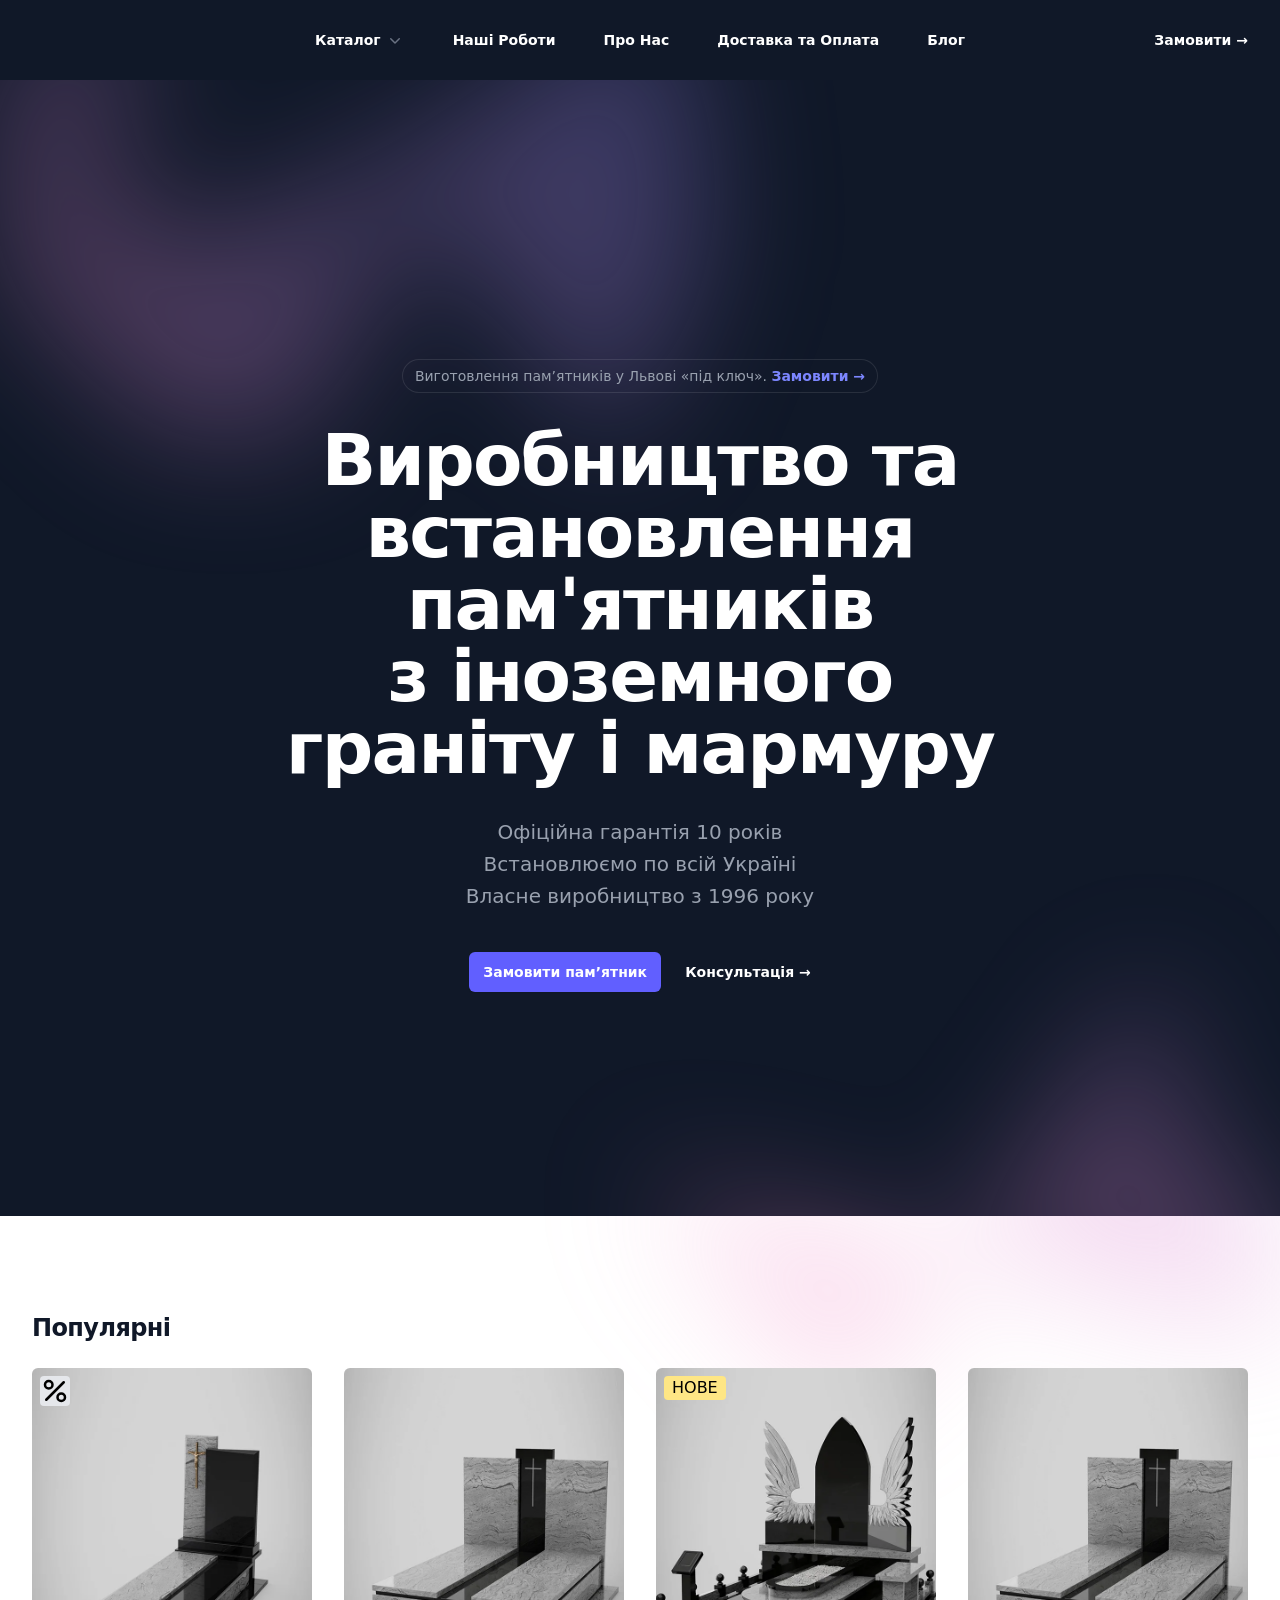
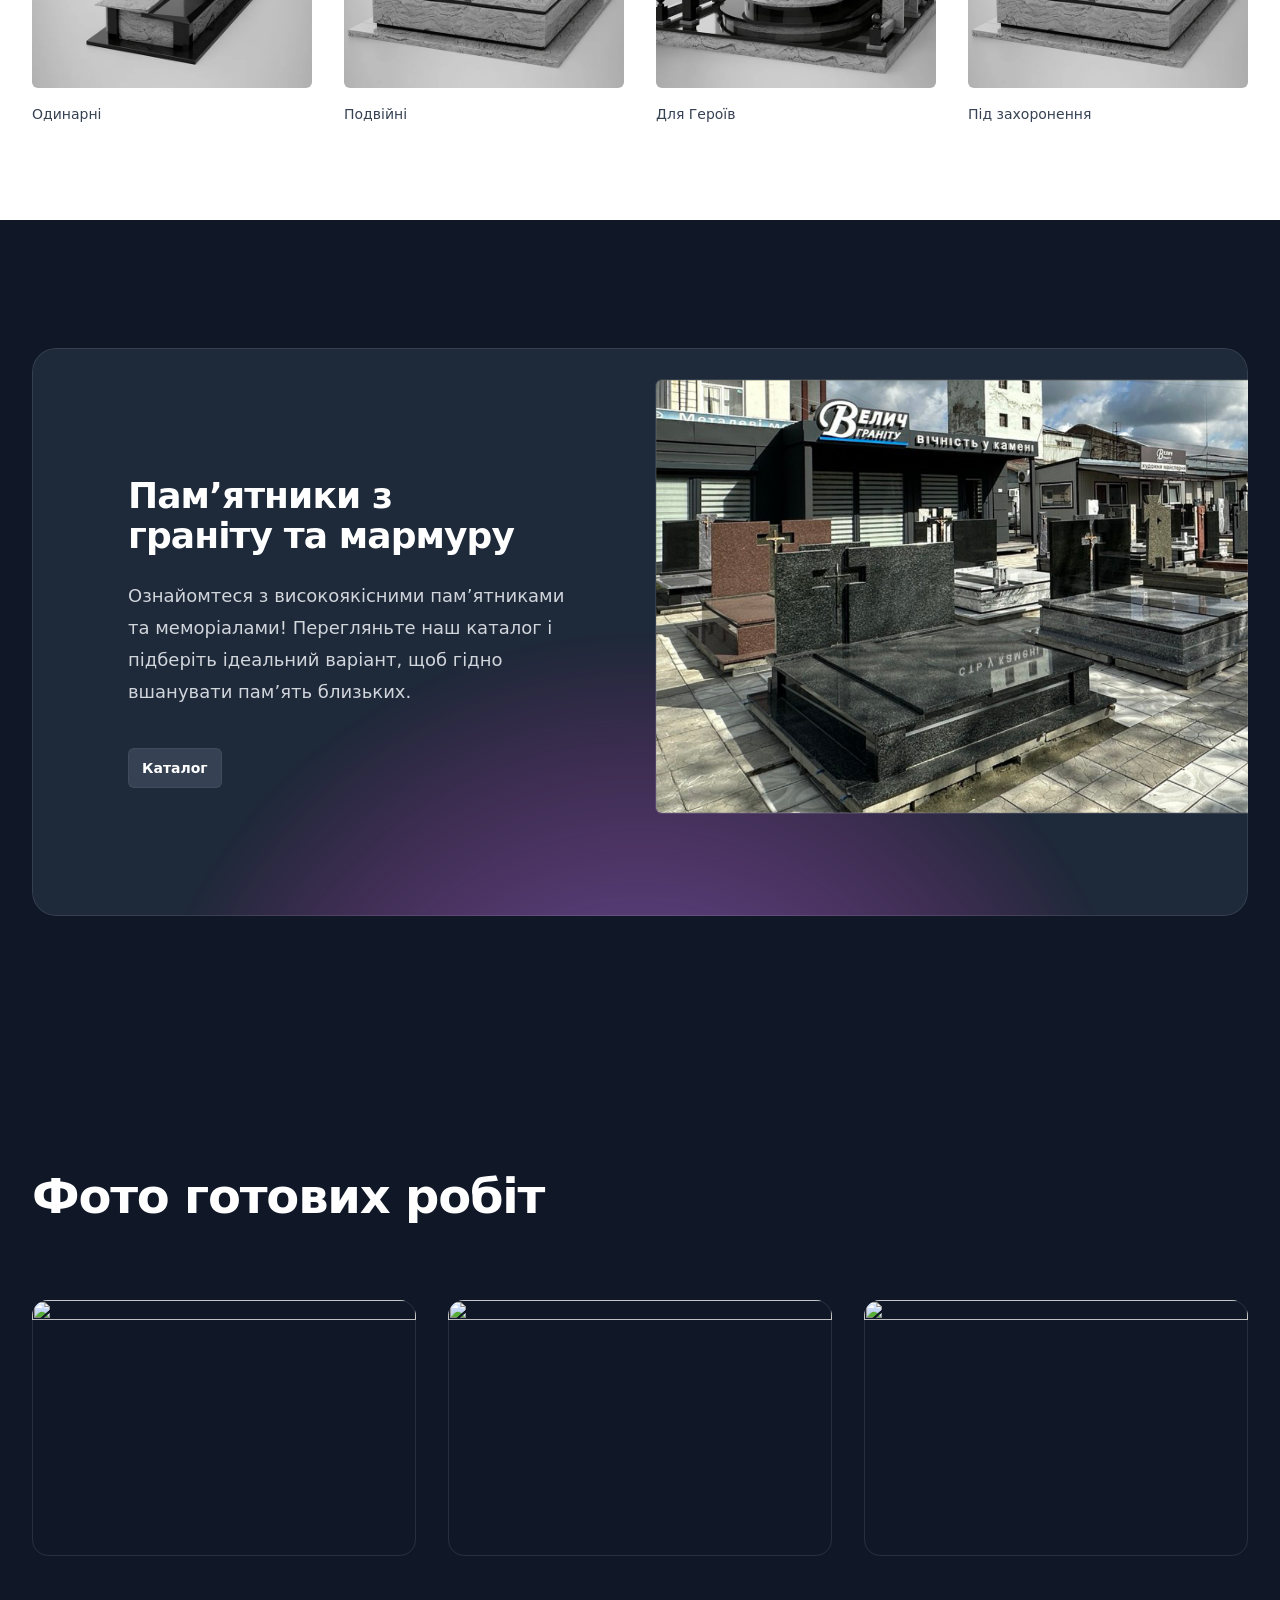
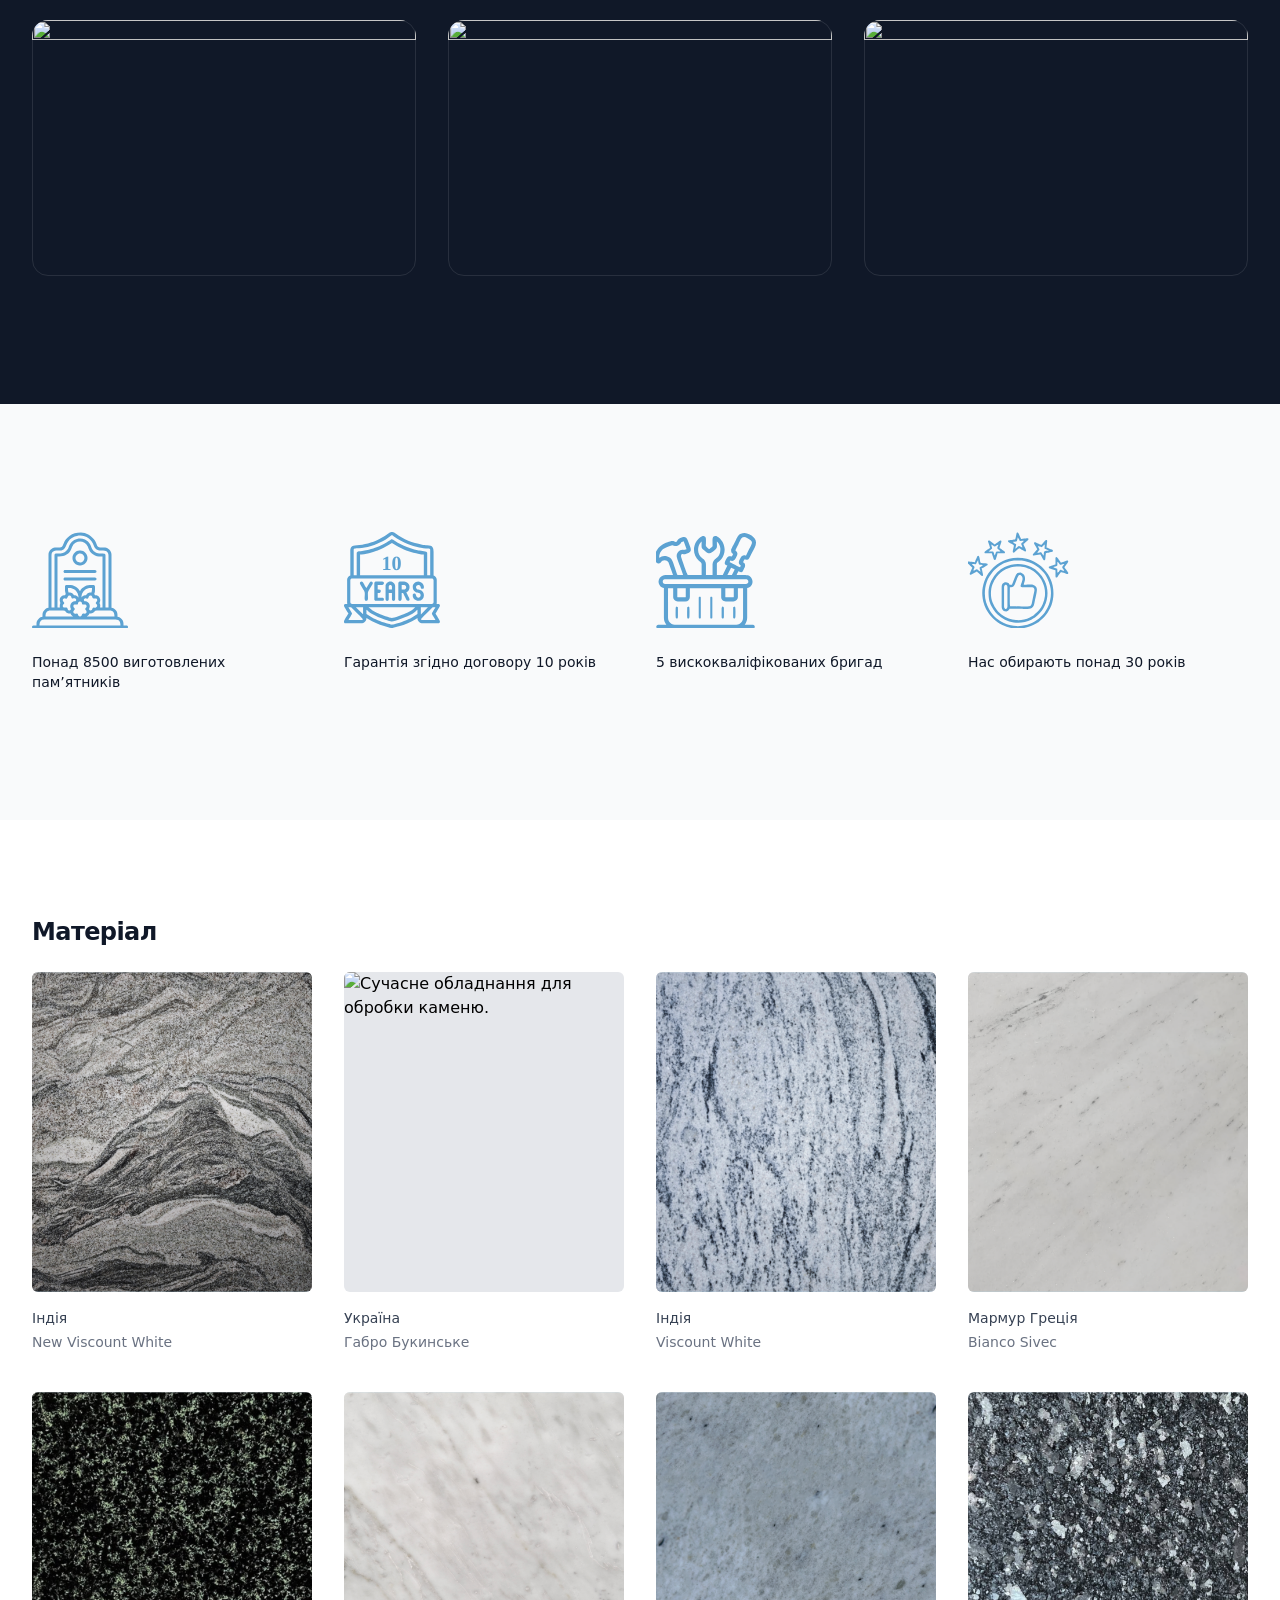
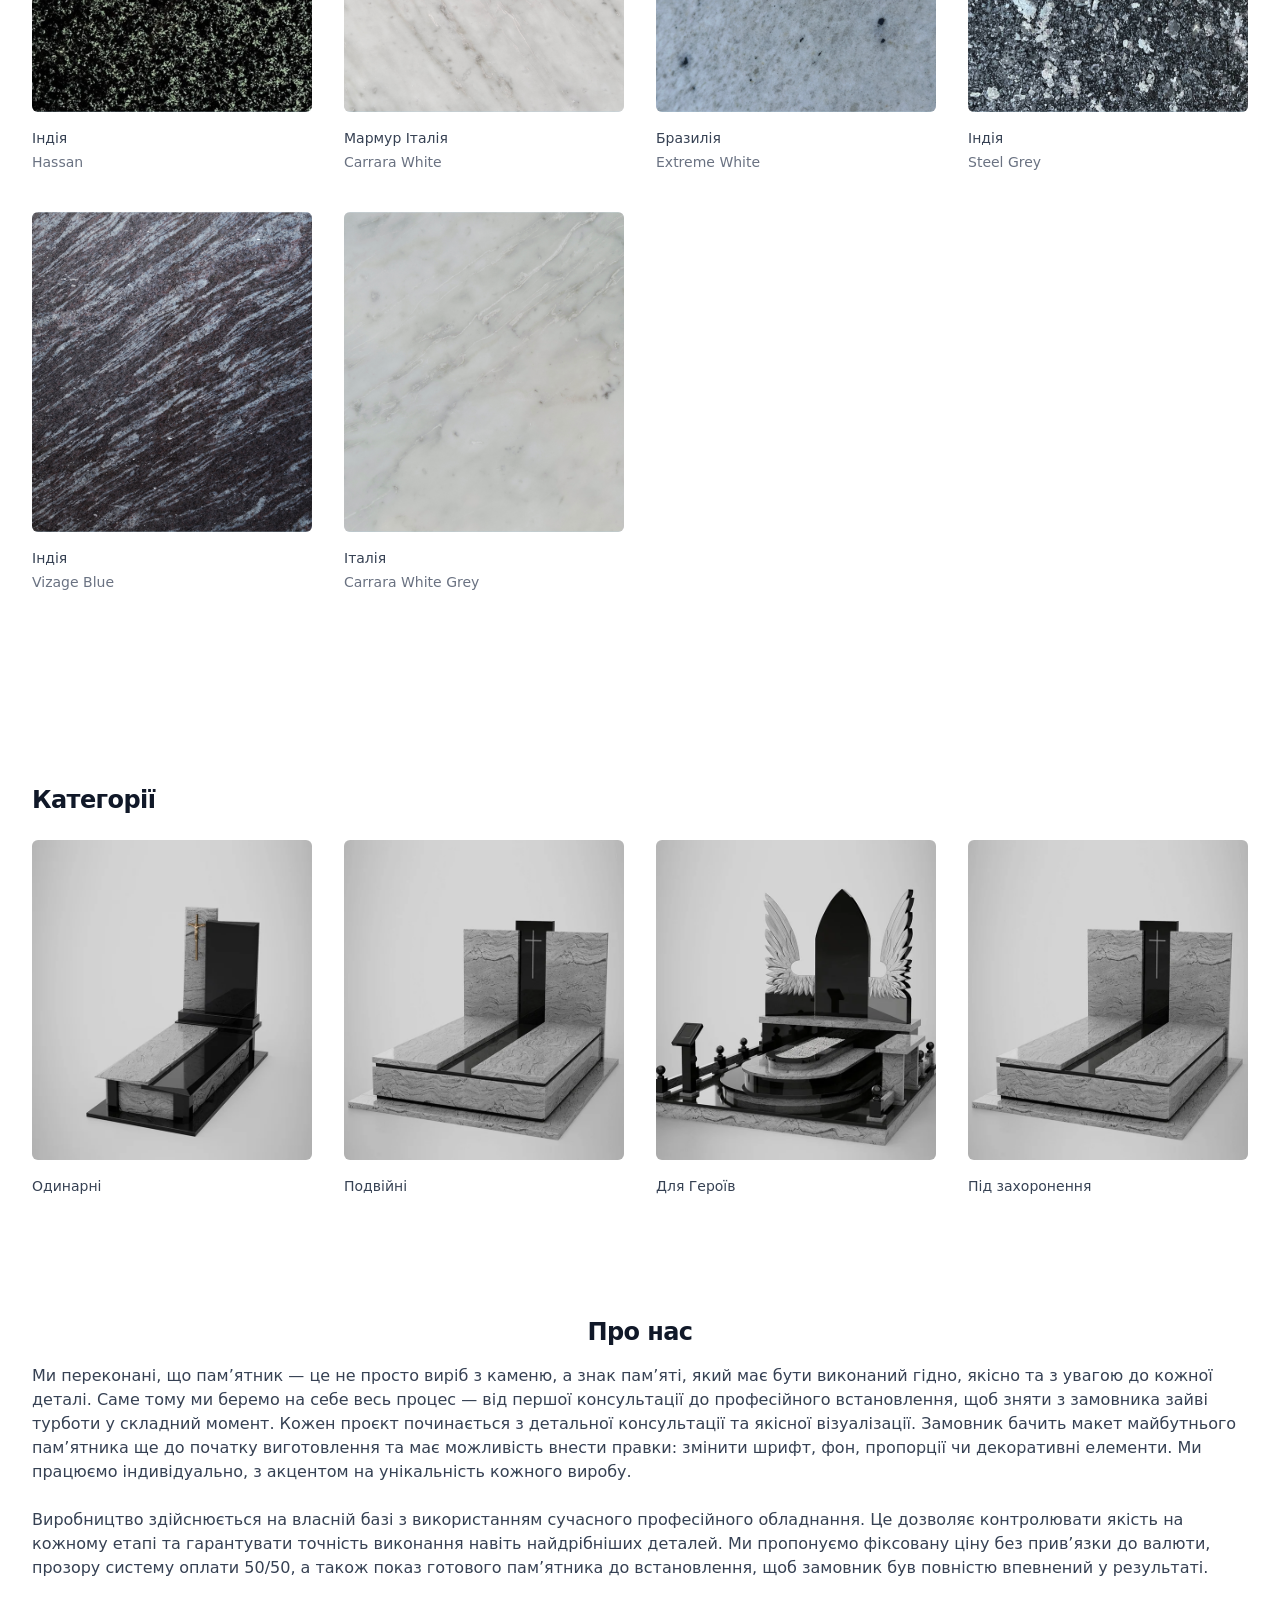
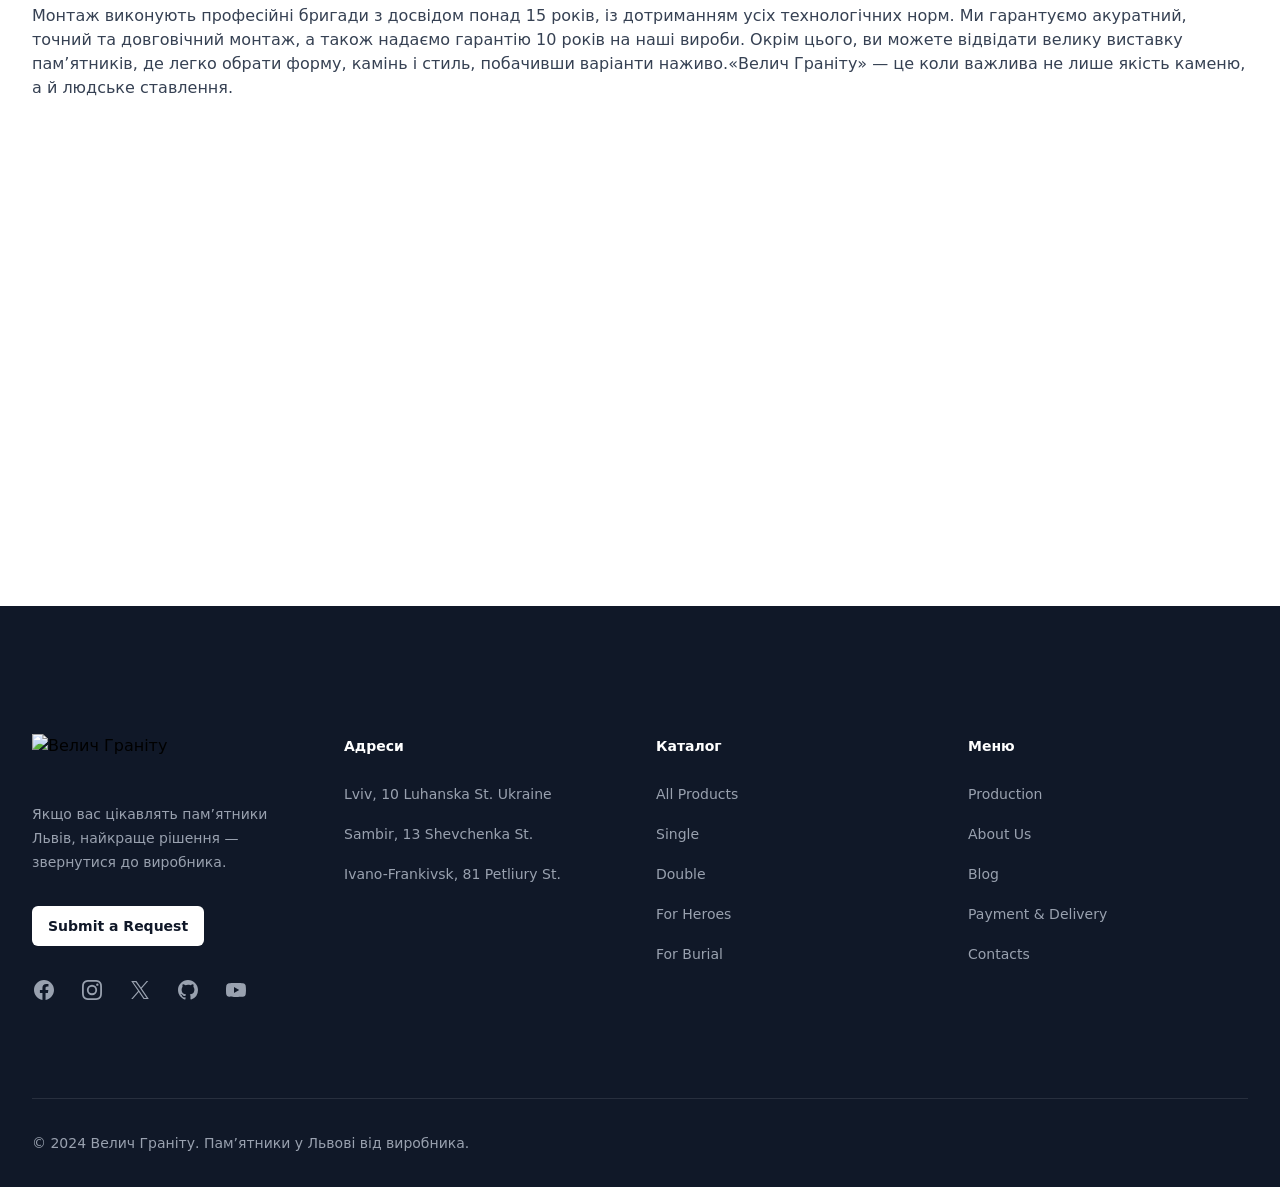
==== index.html @ 3e1be135 "src" ====
<!doctype html>
<html lang="en">

<head>
  <meta charset="UTF-8" />
  <meta name="viewport" content="width=device-width, initial-scale=1.0" />
  <title>Пам’ятники Львів — виготовлення пам’ятників у Львові від виробника Велич Граніту</title>
  <script type="module" crossorigin src="./assets/index-zLhl_1sR.js"></script>
  <link rel="stylesheet" crossorigin href="./assets/index-BEjMiNYO.css" />
</head>

<body>
  <div class="bg-gray-900">
    <header class="bg-gray-900 index-z-0 top-0 z-50 relative">
      <nav aria-label="Global" class="mx-auto flex max-w-7xl items-center justify-between p-6 lg:px-8">
        <div class="flex lg:flex-1">
          <a href="./index.html" class="-m-1.5 p-1.5">
            <span class="sr-only">Велич Граніту</span>
            <img src="https://tailwindcss.com/plus-assets/img/logos/mark.svg?color=indigo&shade=500" alt=""
              class="h-8 w-auto" />
          </a>
        </div>
        <div class="flex lg:hidden">
          <button type="button" command="show-modal" commandfor="mobile-menu"
            class="-m-2.5 inline-flex items-center justify-center rounded-md p-2.5 text-gray-400">
            <span class="sr-only">Відкрити меню</span>
            <svg viewBox="0 0 24 24" fill="none" stroke="currentColor" stroke-width="1.5" data-slot="icon"
              aria-hidden="true" class="size-6">
              <path d="M3.75 6.75h16.5M3.75 12h16.5m-16.5 5.25h16.5" stroke-linecap="round" stroke-linejoin="round" />
            </svg>
          </button>
        </div>
        <el-popover-group class="hidden lg:flex lg:gap-x-12">
          <div class="relative">
            <button popovertarget="desktop-menu-product"
              class="flex items-center gap-x-1 text-sm/6 font-semibold text-white">
              Каталог
              <svg viewBox="0 0 20 20" fill="currentColor" data-slot="icon" aria-hidden="true"
                class="size-5 flex-none text-gray-500">
                <path
                  d="M5.22 8.22a.75.75 0 0 1 1.06 0L10 11.94l3.72-3.72a.75.75 0 1 1 1.06 1.06l-4.25 4.25a.75.75 0 0 1-1.06 0L5.22 9.28a.75.75 0 0 1 0-1.06Z"
                  clip-rule="evenodd" fill-rule="evenodd" />
              </svg>
            </button>

            <el-popover id="desktop-menu-product" anchor="bottom" popover
              class="w-screen max-w-md overflow-hidden rounded-3xl bg-gray-800 outline-1 -outline-offset-1 outline-white/10 transition transition-discrete [--anchor-gap:--spacing(3)] backdrop:bg-transparent open:block data-closed:translate-y-1 data-closed:opacity-0 data-enter:duration-200 data-enter:ease-out data-leave:duration-150 data-leave:ease-in">
              <div class="p-4">
                <div class="group relative flex items-center gap-x-6 rounded-lg p-4 text-sm/6 hover:bg-white/5">
                  <div class="flex-auto">
                    <a href="./category.html" class="block font-semibold text-white">
                      Одинарні
                      <span class="absolute inset-0"></span>
                    </a>
                  </div>
                </div>
                <div class="group relative flex items-center gap-x-6 rounded-lg p-4 text-sm/6 hover:bg-white/5">
                  <div class="flex-auto">
                    <a href="./category.html#double" class="block font-semibold text-white">
                      Подвійні
                      <span class="absolute inset-0"></span>
                    </a>
                  </div>
                </div>
                <div class="group relative flex items-center gap-x-6 rounded-lg p-4 text-sm/6 hover:bg-white/5">
                  <div class="flex-auto">
                    <a href="./category.html#heroes" class="block font-semibold text-white">
                      Для Героїв
                      <span class="absolute inset-0"></span>
                    </a>
                  </div>
                </div>
                <div class="group relative flex items-center gap-x-6 rounded-lg p-4 text-sm/6 hover:bg-white/5">
                  <div class="flex-auto">
                    <a href="./category.html#burial" class="block font-semibold text-white">
                      Під захоронення
                      <span class="absolute inset-0"></span>
                    </a>
                  </div>
                </div>
              </div>
            </el-popover>
          </div>

          <a href="./categories.html" class="text-sm/6 font-semibold text-white">Наші Роботи</a>
          <a href="./about_us.html" class="text-sm/6 font-semibold text-white">Про Нас</a>
          <a href="./delivery_payment.html" class="text-sm/6 font-semibold text-white">Доставка та Оплата</a>
          <a href="./blog.html" class="text-sm/6 font-semibold text-white">Блог</a>
        </el-popover-group>
        <div class="hidden lg:flex lg:flex-1 lg:justify-end">
          <a href="./contact.html" class="text-sm/6 font-semibold text-white">Замовити <span aria-hidden="true">&rarr;</span></a>
        </div>
      </nav>
      <el-dialog>
        <dialog id="mobile-menu" class="backdrop:bg-transparent lg:hidden">
          <div tabindex="0" class="fixed inset-0 focus:outline-none">
            <el-dialog-panel
              class="fixed inset-y-0 right-0 z-50 w-full overflow-y-auto bg-gray-900 p-6 sm:max-w-sm sm:ring-1 sm:ring-gray-100/10">
              <div class="flex items-center justify-between">
                <a href="./index.html" class="-m-1.5 p-1.5">
                  <span class="sr-only">Велич Граніту</span>
                  <img src="https://tailwindcss.com/plus-assets/img/logos/mark.svg?color=indigo&shade=500" alt=""
                    class="h-8 w-auto" />
                </a>
                <button type="button" command="close" commandfor="mobile-menu"
                  class="-m-2.5 rounded-md p-2.5 text-gray-400">
                  <span class="sr-only">Закрити меню</span>
                  <svg viewBox="0 0 24 24" fill="none" stroke="currentColor" stroke-width="1.5" data-slot="icon"
                    aria-hidden="true" class="size-6">
                    <path d="M6 18 18 6M6 6l12 12" stroke-linecap="round" stroke-linejoin="round" />
                  </svg>
                </button>
              </div>
              <div class="mt-6 flow-root">
                <div class="-my-6 divide-y divide-white/10">
                  <div class="space-y-2 py-6">
                    <div class="-mx-3">
                      <button type="button" command="--toggle" commandfor="products"
                        class="flex w-full items-center justify-between rounded-lg py-2 pr-3.5 pl-3 text-base/7 font-semibold text-white hover:bg-white/5">
                        Каталог
                        <svg viewBox="0 0 20 20" fill="currentColor" data-slot="icon" aria-hidden="true"
                          class="size-5 flex-none in-aria-expanded:rotate-180">
                          <path
                            d="M5.22 8.22a.75.75 0 0 1 1.06 0L10 11.94l3.72-3.72a.75.75 0 1 1 1.06 1.06l-4.25 4.25a.75.75 0 0 1-1.06 0L5.22 9.28a.75.75 0 0 1 0-1.06Z"
                            clip-rule="evenodd" fill-rule="evenodd" />
                        </svg>
                      </button>
                      <el-disclosure id="products" hidden class="mt-2 block space-y-2">
                        <a href="./category.html"
                          class="block rounded-lg py-2 pr-3 pl-6 text-sm/7 font-semibold text-white hover:bg-white/5">Одинарні</a>
                        <a href="./category.html#double"
                          class="block rounded-lg py-2 pr-3 pl-6 text-sm/7 font-semibold text-white hover:bg-white/5">Подвійні</a>
                        <a href="./category.html#heroes"
                          class="block rounded-lg py-2 pr-3 pl-6 text-sm/7 font-semibold text-white hover:bg-white/5">Для
                          Героїв</a>
                        <a href="./category.html#burial"
                          class="block rounded-lg py-2 pr-3 pl-6 text-sm/7 font-semibold text-white hover:bg-white/5">Під
                          захоронення</a>
                        <a href="./category.html"
                          class="block rounded-lg py-2 pr-3 pl-6 text-sm/7 font-semibold text-white hover:bg-white/5">Індивідуальні</a>
                        <a href="./category.html"
                          class="block rounded-lg py-2 pr-3 pl-6 text-sm/7 font-semibold text-white hover:bg-white/5">Мармурові</a>
                        <a href="./category.html"
                          class="block rounded-lg py-2 pr-3 pl-6 text-sm/7 font-semibold text-white hover:bg-white/5">Гранітні</a>
                      </el-disclosure>
                    </div>
                    <a href="./categories.html"
                      class="-mx-3 block rounded-lg px-3 py-2 text-base/7 font-semibold text-white hover:bg-white/5">Наші
                      Роботи</a>
                    <a href="./delivery_payment.html"
                      class="-mx-3 block rounded-lg px-3 py-2 text-base/7 font-semibold text-white hover:bg-white/5">Доставка
                      та Оплата</a>
                    <a href="./about_us.html"
                      class="-mx-3 block rounded-lg px-3 py-2 text-base/7 font-semibold text-white hover:bg-white/5">Про
                      Нас</a>
                  </div>
                  <div class="py-6">
                    <a href="./contact.html"
                      class="-mx-3 block rounded-lg px-3 py-2.5 text-base/7 font-semibold text-white hover:bg-white/5">Замовити
                      пам’ятник</a>
                  </div>
                </div>
              </div>
            </el-dialog-panel>
          </div>
        </dialog>
      </el-dialog>
    </header>



    <div class="relative isolate px-6 pt-14 lg:px-8">
      <div aria-hidden="true"
        class="absolute inset-x-0 -top-40 -z-10 transform-gpu overflow-hidden blur-3xl sm:-top-80">
        <div
          style="clip-path: polygon(74.1% 44.1%, 100% 61.6%, 97.5% 26.9%, 85.5% 0.1%, 80.7% 2%, 72.5% 32.5%, 60.2% 62.4%, 52.4% 68.1%, 47.5% 58.3%, 45.2% 34.5%, 27.5% 76.7%, 0.1% 64.9%, 17.9% 100%, 27.6% 76.8%, 76.1% 97.7%, 74.1% 44.1%)"
          class="relative left-[calc(50%-11rem)] aspect-1155/678 w-144.5 -translate-x-1/2 rotate-30 bg-linear-to-tr from-[#ff80b5] to-[#9089fc] opacity-30 sm:left-[calc(50%-30rem)] sm:w-288.75">
        </div>
      </div>
      <div class="mx-auto max-w-4xl py-32 sm:py-48 lg:py-56">
        <div class="hidden sm:mb-8 sm:flex sm:justify-center">
          <div class="relative rounded-full px-3 py-1 text-sm/6 text-gray-400 ring-1 ring-white/10 hover:ring-white/20">
            Виготовлення пам’ятників у Львові «під ключ». <a href="./contact.html" class="font-semibold text-indigo-400"><span
                aria-hidden="true" class="absolute inset-0"></span>Замовити <span aria-hidden="true">&rarr;</span></a>
          </div>
        </div>
        <div class="text-center">
          <h1 class="text-5xl font-semibold tracking-tight text-balance text-white sm:text-7xl">Виробництво та
            встановлення пам'ятників з іноземного граніту і мармуру
          </h1>
          <div class="mt-8 text-lg font-medium text-pretty text-gray-400 sm:text-xl/8">
            <ul>
              <li>Офіційна гарантія 10 років</li>
              <li>Встановлюємо по всій Україні</li>
              <li>Власне виробництво з 1996 року</li>
            </ul>
          </div>
          <div class="mt-10 flex items-center justify-center gap-x-6">
            <a href="./contact.html"
              class="rounded-md bg-indigo-500 px-3.5 py-2.5 text-sm font-semibold text-white shadow-xs hover:bg-indigo-400 focus-visible:outline-2 focus-visible:outline-offset-2 focus-visible:outline-indigo-500">Замовити
              пам’ятник</a>
            <a href="./contact.html" class="text-sm/6 font-semibold text-white">Консультація <span aria-hidden="true">→</span></a>
          </div>
        </div>
      </div>
      <div aria-hidden="true"
        class="absolute inset-x-0 top-[calc(100%-13rem)] -z-10 transform-gpu overflow-hidden blur-3xl sm:top-[calc(100%-30rem)]">
        <div
          style="clip-path: polygon(74.1% 44.1%, 100% 61.6%, 97.5% 26.9%, 85.5% 0.1%, 80.7% 2%, 72.5% 32.5%, 60.2% 62.4%, 52.4% 68.1%, 47.5% 58.3%, 45.2% 34.5%, 27.5% 76.7%, 0.1% 64.9%, 17.9% 100%, 27.6% 76.8%, 76.1% 97.7%, 74.1% 44.1%)"
          class="relative left-[calc(50%+3rem)] aspect-1155/678 w-144.5 -translate-x-1/2 bg-linear-to-tr from-[#ff80b5] to-[#9089fc] opacity-30 sm:left-[calc(50%+36rem)] sm:w-288.75">
        </div>
      </div>
    </div>
  </div>
  <div class="bg-white">
    <div class="mx-auto max-w-2xl px-4 py-16 sm:px-6 sm:py-24 lg:max-w-7xl lg:px-8">
      <h2 class="text-2xl font-bold tracking-tight text-gray-900">Популярні</h2>

      <div class="mt-6 grid grid-cols-1 gap-x-6 gap-y-10 sm:grid-cols-2 lg:grid-cols-4 xl:gap-x-8">
        <div class="group relative">
          <div class="absolute top-2 left-2 bg-gray-200 rounded-sm">
            <svg xmlns="http://www.w3.org/2000/svg" width="30px" height="30px" viewBox="0 0 24 24" fill="none">
              <path d="M19 5L5 19" stroke="#000000" stroke-width="2" stroke-linecap="round" stroke-linejoin="round" />
              <path
                d="M7 10C8.65685 10 10 8.65685 10 7C10 5.34315 8.65685 4 7 4C5.34315 4 4 5.34315 4 7C4 8.65685 5.34315 10 7 10Z"
                stroke="#000000" stroke-width="2" stroke-linecap="round" stroke-linejoin="round" />
              <path
                d="M17 20C18.6569 20 20 18.6569 20 17C20 15.3431 18.6569 14 17 14C15.3431 14 14 15.3431 14 17C14 18.6569 15.3431 20 17 20Z"
                stroke="#000000" stroke-width="2" stroke-linecap="round" stroke-linejoin="round" />
            </svg>
          </div>
          <img src="./assets/123-D-hOXM5c.jpg" alt="Пам’ять, повага та любов до близьких людей."
            class="aspect-square w-full rounded-md bg-gray-200 object-cover group-hover:opacity-75 lg:aspect-auto lg:h-80" />
          <div class="mt-4 flex justify-between flex-col">
            <div>
              <h3 class="text-sm text-gray-700">
                <a href="./category.html">
                  <span aria-hidden="true" class="absolute inset-0"></span>
                  Одинарні
                </a>
              </h3>
            </div>
          </div>
        </div>
        <div class="group relative">
          <img src="./assets/1234-p1DztAX5.jpg" alt="Повний цикл виготовлення пам’ятників."
            class="aspect-square w-full rounded-md bg-gray-200 object-cover group-hover:opacity-75 lg:aspect-auto lg:h-80" />
          <div class="mt-4 flex justify-between flex-col">
            <div>
              <h3 class="text-sm text-gray-700">
                <a href="./category.html#double">
                  <span aria-hidden="true" class="absolute inset-0"></span>
                  Подвійні
                </a>
              </h3>
            </div>
          </div>
        </div>
        <div class="group relative">
          <div class="absolute top-2 left-2 bg-amber-200 rounded-sm px-2 font-medium color-olive-800">
            НОВЕ
          </div>
          <img src="./assets/12345-BknGbxlE.jpg" alt="Повага до кожного замовлення."
            class="aspect-square w-full rounded-md bg-gray-200 object-cover group-hover:opacity-75 lg:aspect-auto lg:h-80" />
          <div class="mt-4 flex justify-between flex-col">
            <div>
              <h3 class="text-sm text-gray-700">
                <a href="./category.html#heroes">
                  <span aria-hidden="true" class="absolute inset-0"></span>
                  Для Героїв
                </a>
              </h3>
            </div>
          </div>
        </div>
        <div class="group relative">
          <img src="./assets/1234-p1DztAX5.jpg" alt="Повага до кожного замовлення."
            class="aspect-square w-full rounded-md bg-gray-200 object-cover group-hover:opacity-75 lg:aspect-auto lg:h-80" />
          <div class="mt-4 flex justify-between flex-col">
            <div>
              <h3 class="text-sm text-gray-700">
                <a href="./category.html#burial">
                  <span aria-hidden="true" class="absolute inset-0"></span>
                  Під захоронення
                </a>
              </h3>
            </div>
          </div>
        </div>
      </div>
    </div>
  </div>

  <div class="bg-gray-900">
    <div class="mx-auto max-w-7xl py-24 sm:px-6 sm:py-32 lg:px-8">
      <div
        class="relative isolate overflow-hidden bg-gray-800 px-6 pt-16 after:pointer-events-none after:absolute after:inset-0 after:inset-ring after:inset-ring-white/10 sm:rounded-3xl sm:px-16 after:sm:rounded-3xl md:pt-24 lg:flex lg:gap-x-20 lg:px-24 lg:pt-0">
        <svg viewBox="0 0 1024 1024" aria-hidden="true"
          class="absolute top-1/2 left-1/2 -z-10 size-256 -translate-y-1/2 mask-[radial-gradient(closest-side,white,transparent)] sm:left-full sm:-ml-80 lg:left-1/2 lg:ml-0 lg:-translate-x-1/2 lg:translate-y-0">
          <circle r="512" cx="512" cy="512" fill="url(#759c1415-0410-454c-8f7c-9a820de03641)" fill-opacity="0.7" />
          <defs>
            <radialGradient id="759c1415-0410-454c-8f7c-9a820de03641">
              <stop stop-color="#7775D6" />
              <stop offset="1" stop-color="#E935C1" />
            </radialGradient>
          </defs>
        </svg>
        <div class="mx-auto max-w-md text-center lg:mx-0 lg:flex-auto lg:py-32 lg:text-left">
          <h2 class="text-3xl font-semibold tracking-tight text-balance text-white sm:text-4xl">Пам’ятники з граніту та
            мармуру</h2>
          <p class="mt-6 text-lg/8 text-pretty text-gray-300">Ознайомтеся з високоякісними пам’ятниками та меморіалами!
            Перегляньте наш каталог і підберіть ідеальний варіант, щоб гідно вшанувати пам’ять близьких.
          </p>
          <div class="mt-10 flex items-center justify-center gap-x-6 lg:justify-start">
            <a href="./category.html"
              class="rounded-md bg-gray-700 px-3.5 py-2.5 text-sm font-semibold text-white inset-ring inset-ring-white/5 hover:bg-gray-600 focus-visible:outline-2 focus-visible:outline-offset-2 focus-visible:outline-white">Каталог</a>
          </div>
        </div>
        <div class="relative mt-16 h-80 lg:mt-8">
          <img width="1824" height="1080" src="./assets/%D0%93%D0%BE%D0%BB%D0%BE%D0%B2%D0%BD%D0%B0_3-BSdvqr1K.png" alt="Виготовлення пам’ятників Велич Граніту"
            class="absolute top-0 left-0 w-228 max-w-none rounded-md bg-white/5 ring-1 ring-white/10" />
        </div>
      </div>
    </div>
  </div>
  <div class="bg-gray-900 py-24 sm:py-32">
    <div class="mx-auto max-w-7xl px-6 lg:px-8">
      <div class="mx-auto max-w-2xl lg:mx-0">
        <h2 class="text-4xl font-semibold tracking-tight text-pretty text-white sm:text-5xl">Фото готових робіт</h2>
      </div>
      <ul role="list"
        class="mx-auto mt-20 grid max-w-2xl grid-cols-1 gap-x-8 gap-y-16 sm:grid-cols-2 lg:mx-0 lg:max-w-none lg:grid-cols-3">
        <li>
          <img
            src="https://images.unsplash.com/photo-1517841905240-472988babdf9?ixlib=rb-1.2.1&ixid=eyJhcHBfaWQiOjEyMDd9&auto=format&fit=facearea&facepad=8&w=1024&h=1024&q=80"
            alt="" class="aspect-3/2 w-full rounded-2xl object-cover outline-1 -outline-offset-1 outline-white/10" />
        </li>
        <li>
          <img
            src="https://images.unsplash.com/photo-1438761681033-6461ffad8d80?ixlib=rb-1.2.1&ixid=eyJhcHBfaWQiOjEyMDd9&auto=format&fit=facearea&facepad=8&w=1024&h=1024&q=80"
            alt="" class="aspect-3/2 w-full rounded-2xl object-cover outline-1 -outline-offset-1 outline-white/10" />
        </li>
        <li>
          <img
            src="https://images.unsplash.com/photo-1472099645785-5658abf4ff4e?ixlib=rb-1.2.1&ixid=eyJhcHBfaWQiOjEyMDd9&auto=format&fit=facearea&facepad=8&w=1024&h=1024&q=80"
            alt="" class="aspect-3/2 w-full rounded-2xl object-cover outline-1 -outline-offset-1 outline-white/10" />
        </li>
        <li>
          <img
            src="https://images.unsplash.com/photo-1517365830460-955ce3ccd263?ixlib=rb-1.2.1&ixid=eyJhcHBfaWQiOjEyMDd9&auto=format&fit=facearea&facepad=8&w=1024&h=1024&q=80"
            alt="" class="aspect-3/2 w-full rounded-2xl object-cover outline-1 -outline-offset-1 outline-white/10" />
        </li>
        <li>
          <img
            src="https://images.unsplash.com/photo-1519345182560-3f2917c472ef?ixlib=rb-1.2.1&ixid=eyJhcHBfaWQiOjEyMDd9&auto=format&fit=facearea&facepad=8&w=1024&h=1024&q=80"
            alt="" class="aspect-3/2 w-full rounded-2xl object-cover outline-1 -outline-offset-1 outline-white/10" />
        </li>
        <li>
          <img
            src="https://images.unsplash.com/photo-1463453091185-61582044d556?ixlib=rb-1.2.1&ixid=eyJhcHBfaWQiOjEyMDd9&auto=format&fit=facearea&facepad=8&w=1024&h=1024&q=80"
            alt="" class="aspect-3/2 w-full rounded-2xl object-cover outline-1 -outline-offset-1 outline-white/10" />
        </li>
      </ul>
    </div>
  </div>

  <div class="bg-gray-50">
    <div class="mx-auto max-w-2xl px-4 py-24 sm:px-6 sm:py-32 lg:max-w-7xl lg:px-8">
      <div class="grid grid-cols-1 gap-y-12 sm:grid-cols-2 sm:gap-x-6 lg:grid-cols-4 lg:gap-x-8">
        <div>
          <img src="./assets/ic1-Bue8K3qt.svg" alt="" class="h-24 w-auto" />
          <h3 class="mt-6 text-sm font-medium text-gray-900">Понад 8500 виготовлених пам’ятників</h3>
        </div>
        <div>
          <img src="./assets/ic2-CJsRbbmU.svg" alt="" class="h-24 w-auto" />
          <h3 class="mt-6 text-sm font-medium text-gray-900">Гарантія згідно договору 10 років</h3>
        </div>
        <div>
          <img src="./assets/ic3-DqCrqzPb.svg" alt="" class="h-24 w-auto" />
          <h3 class="mt-6 text-sm font-medium text-gray-900">5 вискокваліфікованих бригад</h3>
        </div>
        <div>
          <img src="./assets/ic4-2G4VRYXL.svg" alt="" class="h-24 w-auto" />
          <h3 class="mt-6 text-sm font-medium text-gray-900">Нас обирають понад 30 років</h3>
        </div>
      </div>
    </div>
  </div>
  <div class="bg-white">
    <div class="mx-auto max-w-2xl px-4 py-16 sm:px-6 sm:py-24 lg:max-w-7xl lg:px-8">
      <h2 class="text-2xl font-bold tracking-tight text-gray-900">Матеріал</h2>
      <div class="mt-6 grid grid-cols-1 gap-x-6 gap-y-10 sm:grid-cols-2 lg:grid-cols-4 xl:gap-x-8">
        <div class="group relative">
          <img src="./assets/k1%20New%20Viscount%20White%20%D0%86%D0%BD%D0%B4%D1%96%D1%8F-BWy-rHe7.png" alt="Переваги власного виробництва."
            class="aspect-square w-full rounded-md bg-gray-200 object-cover group-hover:opacity-75 lg:aspect-auto lg:h-80" />
          <div class="mt-4 flex justify-between flex-col">
            <div>
              <h3 class="text-sm text-gray-700">
                <a href="./product.html">
                  <span aria-hidden="true" class="absolute inset-0"></span>
                  Індія
                </a>
              </h3>
              <p class="mt-1 text-sm text-gray-500">New Viscount White</p>
            </div>
          </div>
        </div>
        <div class="group relative">
          <img src="./assets/k2%20%D0%93%D0%B0%D0%B1%D1%80%D0%BE%20%D0%91%D1%83%D0%BA%D1%96%D0%BD%D1%81%D1%8C%D0%BA%D0%B5%20%20%D0%A3%D0%BA%D1%80%D0%B0%D1%96%CC%88%D0%BD%D0%B0-XS4M5SlC.png" alt="Сучасне обладнання для обробки каменю."
            class="aspect-square w-full rounded-md bg-gray-200 object-cover group-hover:opacity-75 lg:aspect-auto lg:h-80" />
          <div class="mt-4 flex justify-between flex-col">
            <div>
              <h3 class="text-sm text-gray-700">
                <a href="./product.html">
                  <span aria-hidden="true" class="absolute inset-0"></span>
                  Україна
                </a>
              </h3>
              <p class="mt-1 text-sm text-gray-500">Габро Букинське</p>
            </div>
          </div>
        </div>
        <div class="group relative">
          <img src="./assets/k3%20Viscount%20White%20%20%D0%86%D0%BD%D0%B4%D1%96%D1%8F-D0CA_smP.png" alt="Гарантія та повний супровід."
            class="aspect-square w-full rounded-md bg-gray-200 object-cover group-hover:opacity-75 lg:aspect-auto lg:h-80" />
          <div class="mt-4 flex justify-between flex-col">
            <div>
              <h3 class="text-sm text-gray-700">
                <a href="./product.html">
                  <span aria-hidden="true" class="absolute inset-0"></span>
                  Індія
                </a>
              </h3>
              <p class="mt-1 text-sm text-gray-500">Viscount White</p>
            </div>
          </div>
        </div>
        <div class="group relative">
          <img src="./assets/k4%20Bianco%20Sivec%20%20%D0%9C%D0%B0%D1%80%D0%BC%D1%83%D1%80%20%D0%93%D1%80%D0%B5%D1%86%D1%96%D1%8F-BKh_HObi.png" alt="Формування вартості пам’ятника."
            class="aspect-square w-full rounded-md bg-gray-200 object-cover group-hover:opacity-75 lg:aspect-auto lg:h-80" />
          <div class="mt-4 flex justify-between flex-col">
            <div>
              <h3 class="text-sm text-gray-700">
                <a href="./product.html">
                  <span aria-hidden="true" class="absolute inset-0"></span>
                  Мармур Греція
                </a>
              </h3>
              <p class="mt-1 text-sm text-gray-500">Bianco Sivec</p>
            </div>
          </div>
        </div>
        <div class="group relative">
          <img src="./assets/k4%20Hassan%20%D0%86%D0%BD%D0%B4%D1%96%D1%8F-D4Yj4u4w.png" alt="Формування вартості пам’ятника."
            class="aspect-square w-full rounded-md bg-gray-200 object-cover group-hover:opacity-75 lg:aspect-auto lg:h-80" />
          <div class="mt-4 flex justify-between flex-col">
            <div>
              <h3 class="text-sm text-gray-700">
                <a href="./product.html">
                  <span aria-hidden="true" class="absolute inset-0"></span>
                  Індія
                </a>
              </h3>
              <p class="mt-1 text-sm text-gray-500">Hassan</p>
            </div>
          </div>
        </div>
        <div class="group relative">
          <img src="./assets/k5%20Carrara%20White%20%D0%9C%D0%B0%D1%80%D0%BC%D1%83%D1%80%20%D0%86%D1%82%D0%B0%D0%BB%D1%96%D1%8F-Bgb_eFVe.png" alt="Формування вартості пам’ятника."
            class="aspect-square w-full rounded-md bg-gray-200 object-cover group-hover:opacity-75 lg:aspect-auto lg:h-80" />
          <div class="mt-4 flex justify-between flex-col">
            <div>
              <h3 class="text-sm text-gray-700">
                <a href="./product.html">
                  <span aria-hidden="true" class="absolute inset-0"></span>
                  Мармур Італія
                </a>
              </h3>
              <p class="mt-1 text-sm text-gray-500">Carrara White</p>
            </div>
          </div>
        </div>
        <div class="group relative">
          <img src="./assets/k6%20Extreme%20White%20%D0%91%D1%80%D0%B0%D0%B7%D0%B8%D0%BB%D1%96%D1%8F_-DnP2D-4t.png" alt="Формування вартості пам’ятника."
            class="aspect-square w-full rounded-md bg-gray-200 object-cover group-hover:opacity-75 lg:aspect-auto lg:h-80" />
          <div class="mt-4 flex justify-between flex-col">
            <div>
              <h3 class="text-sm text-gray-700">
                <a href="./product.html">
                  <span aria-hidden="true" class="absolute inset-0"></span>
                  Бразилія
                </a>
              </h3>
              <p class="mt-1 text-sm text-gray-500">Extreme White</p>
            </div>
          </div>
        </div>
        <div class="group relative">
          <img src="./assets/k7%20Steel%20Grey%20%D0%86%D0%BD%D0%B4%D1%96%D1%8F-CljrjUYu.png" alt="Формування вартості пам’ятника."
            class="aspect-square w-full rounded-md bg-gray-200 object-cover group-hover:opacity-75 lg:aspect-auto lg:h-80" />
          <div class="mt-4 flex justify-between flex-col">
            <div>
              <h3 class="text-sm text-gray-700">
                <a href="./product.html">
                  <span aria-hidden="true" class="absolute inset-0"></span>
                  Індія
                </a>
              </h3>
              <p class="mt-1 text-sm text-gray-500">Steel Grey</p>
            </div>
          </div>
        </div>
        <div class="group relative">
          <img src="./assets/k8%20Vizage%20Blue%20%20%D0%86%D0%BD%D0%B4%D1%96%D1%8F-t1y8TK12.png" alt="Формування вартості пам’ятника."
            class="aspect-square w-full rounded-md bg-gray-200 object-cover group-hover:opacity-75 lg:aspect-auto lg:h-80" />
          <div class="mt-4 flex justify-between flex-col">
            <div>
              <h3 class="text-sm text-gray-700">
                <a href="./product.html">
                  <span aria-hidden="true" class="absolute inset-0"></span>
                  Індія
                </a>
              </h3>
              <p class="mt-1 text-sm text-gray-500">Vizage Blue</p>
            </div>
          </div>
        </div>
        <div class="group relative">
          <img src="./assets/k10%20Carrara%20White%20Grey%20%D0%9C%D0%B0%D1%80%D0%BC%D1%83%D1%80%20%D0%86%D1%82%D0%B0%D0%BB%D1%96%D1%8F_-DpQ6ClmQ.png" alt="Формування вартості пам’ятника."
            class="aspect-square w-full rounded-md bg-gray-200 object-cover group-hover:opacity-75 lg:aspect-auto lg:h-80" />
          <div class="mt-4 flex justify-between flex-col">
            <div>
              <h3 class="text-sm text-gray-700">
                <a href="./product.html">
                  <span aria-hidden="true" class="absolute inset-0"></span>
                  Італія
                </a>
              </h3>
              <p class="mt-1 text-sm text-gray-500">Carrara White Grey</p>
            </div>
          </div>
        </div>
      </div>
    </div>
  </div>
  <div class="bg-white">
    <div class="mx-auto max-w-2xl px-4 py-16 sm:px-6 sm:py-24 lg:max-w-7xl lg:px-8">
      <h2 class="text-2xl font-bold tracking-tight text-gray-900">Категорії</h2>

      <div class="mt-6 grid grid-cols-1 gap-x-6 gap-y-10 sm:grid-cols-2 lg:grid-cols-4 xl:gap-x-8">
        <div class="group relative">
          <img src="./assets/123-D-hOXM5c.jpg" alt="Пам’ять, повага та любов до близьких людей."
            class="aspect-square w-full rounded-md bg-gray-200 object-cover group-hover:opacity-75 lg:aspect-auto lg:h-80" />
          <div class="mt-4 flex justify-between flex-col">
            <div>
              <h3 class="text-sm text-gray-700">
                <a href="./category.html">
                  <span aria-hidden="true" class="absolute inset-0"></span>
                  Одинарні
                </a>
              </h3>
            </div>
          </div>
        </div>
        <div class="group relative">
          <img src="./assets/1234-p1DztAX5.jpg" alt="Повний цикл виготовлення пам’ятників."
            class="aspect-square w-full rounded-md bg-gray-200 object-cover group-hover:opacity-75 lg:aspect-auto lg:h-80" />
          <div class="mt-4 flex justify-between flex-col">
            <div>
              <h3 class="text-sm text-gray-700">
                <a href="./category.html#double">
                  <span aria-hidden="true" class="absolute inset-0"></span>
                  Подвійні
                </a>
              </h3>
            </div>
          </div>
        </div>
        <div class="group relative">
          <img src="./assets/12345-BknGbxlE.jpg" alt="Повага до кожного замовлення."
            class="aspect-square w-full rounded-md bg-gray-200 object-cover group-hover:opacity-75 lg:aspect-auto lg:h-80" />
          <div class="mt-4 flex justify-between flex-col">
            <div>
              <h3 class="text-sm text-gray-700">
                <a href="./category.html#heroes">
                  <span aria-hidden="true" class="absolute inset-0"></span>
                  Для Героїв
                </a>
              </h3>
            </div>
          </div>
        </div>
        <div class="group relative">
          <img src="./assets/1234-p1DztAX5.jpg" alt="Повага до кожного замовлення."
            class="aspect-square w-full rounded-md bg-gray-200 object-cover group-hover:opacity-75 lg:aspect-auto lg:h-80" />
          <div class="mt-4 flex justify-between flex-col">
            <div>
              <h3 class="text-sm text-gray-700">
                <a href="./category.html#burial">
                  <span aria-hidden="true" class="absolute inset-0"></span>
                  Під захоронення
                </a>
              </h3>
            </div>
          </div>
        </div>
      </div>
    </div>
  </div>

  <!-- todo: create block for SEO text -->
  <div class="mx-auto max-w-7xl p-6 mb-8 lg:px-8">
    <h2 class="text-2xl font-bold tracking-tight text-gray-900 text-center mb-4">Про нас</h2>
    <p class="text-gray-700">Ми переконані, що пам’ятник — це не просто виріб з каменю, а знак пам’яті, який має бути
      виконаний гідно, якісно та з увагою до кожної
      деталі. Саме тому ми беремо на себе весь процес — від першої консультації до професійного встановлення, щоб зняти
      з замовника зайві
      турботи у складний момент.
      Кожен проєкт починається з детальної консультації та якісної візуалізації. Замовник бачить макет майбутнього
      пам’ятника ще до початку
      виготовлення та має можливість внести правки: змінити шрифт, фон, пропорції чи декоративні елементи. Ми працюємо
      індивідуально, з
      акцентом на унікальність кожного виробу.
      <br><br>
      Виробництво здійснюється на власній базі з використанням сучасного професійного обладнання. Це дозволяє
      контролювати якість на
      кожному етапі та гарантувати точність виконання навіть найдрібніших деталей.
      Ми пропонуємо фіксовану ціну без прив’язки до валюти, прозору систему оплати 50/50, а також показ готового
      пам’ятника до встановлення,
      щоб замовник був повністю впевнений у результаті.
      <br><br>
      Монтаж виконують професійні бригади з досвідом понад 15 років, із дотриманням усіх технологічних норм. Ми
      гарантуємо акуратний, точний
      та довговічний монтаж, а також надаємо гарантію 10 років на наші вироби.
      Окрім цього, ви можете відвідати велику виставку пам’ятників, де легко обрати форму, камінь і стиль, побачивши
      варіанти наживо.«Велич
      Граніту» — це коли важлива не лише якість каменю, а й людське ставлення.
    </p>
  </div>
  <!-- google maps section -->
  <div>
    <iframe
      src="https://www.google.com/maps/embed?pb=!1m18!1m12!1m3!1d2574.831204625483!2d24.049201177697313!3d49.80804097147671!2m3!1f0!2f0!3f0!3m2!1i1024!2i768!4f13.1!3m3!1m2!1s0x473ae805fb91ccc1%3A0xc9c321c79144fa26!2z0J_QsNC8J9GP0YLQvdC40LrQuCDQktC10LvQuNGHINCT0YDQsNC90ZbRgtGDINCb0YzQstGW0LI!5e0!3m2!1suk!2sua!4v1776281202466!5m2!1suk!2sua"
      width="100%" height="450" style="border:0;" allowfullscreen="" loading="lazy"
      referrerpolicy="no-referrer-when-downgrade"></iframe>
  </div>
  <footer class="bg-gray-900">
    <div class="mx-auto max-w-7xl px-6 pt-16 pb-8 sm:pt-24 lg:px-8 lg:pt-32">
      <div class="xl:grid xl:grid-cols-4 xl:gap-8">
        <div class="space-y-8">
          <img src="https://tailwindcss.com/plus-assets/img/logos/mark.svg?color=indigo&shade=500" alt="Велич Граніту"
            class="h-9" />
          <p class="text-sm/6 text-balance text-gray-400">Якщо вас цікавлять пам’ятники Львів, найкраще рішення —
            звернутися до виробника.</p>
          <a href="./contact.html"
            class="inline-flex rounded-md bg-white px-4 py-2.5 text-sm font-semibold text-gray-900 transition hover:bg-gray-100">Submit
            a Request</a>
          <div class="flex gap-x-6">
            <a href="./contact.html" class="text-gray-400 hover:text-gray-300">
              <span class="sr-only">Facebook</span>
              <svg viewBox="0 0 24 24" fill="currentColor" aria-hidden="true" class="size-6">
                <path
                  d="M22 12c0-5.523-4.477-10-10-10S2 6.477 2 12c0 4.991 3.657 9.128 8.438 9.878v-6.987h-2.54V12h2.54V9.797c0-2.506 1.492-3.89 3.777-3.89 1.094 0 2.238.195 2.238.195v2.46h-1.26c-1.243 0-1.63.771-1.63 1.562V12h2.773l-.443 2.89h-2.33v6.988C18.343 21.128 22 16.991 22 12z"
                  clip-rule="evenodd" fill-rule="evenodd" />
              </svg>
            </a>
            <a href="./contact.html" class="text-gray-400 hover:text-gray-300">
              <span class="sr-only">Instagram</span>
              <svg viewBox="0 0 24 24" fill="currentColor" aria-hidden="true" class="size-6">
                <path
                  d="M12.315 2c2.43 0 2.784.013 3.808.06 1.064.049 1.791.218 2.427.465a4.902 4.902 0 011.772 1.153 4.902 4.902 0 011.153 1.772c.247.636.416 1.363.465 2.427.048 1.067.06 1.407.06 4.123v.08c0 2.643-.012 2.987-.06 4.043-.049 1.064-.218 1.791-.465 2.427a4.902 4.902 0 01-1.153 1.772 4.902 4.902 0 01-1.772 1.153c-.636.247-1.363.416-2.427.465-1.067.048-1.407.06-4.123.06h-.08c-2.643 0-2.987-.012-4.043-.06-1.064-.049-1.791-.218-2.427-.465a4.902 4.902 0 01-1.772-1.153 4.902 4.902 0 01-1.153-1.772c-.247-.636-.416-1.363-.465-2.427-.047-1.024-.06-1.379-.06-3.808v-.63c0-2.43.013-2.784.06-3.808.049-1.064.218-1.791.465-2.427a4.902 4.902 0 011.153-1.772A4.902 4.902 0 015.45 2.525c.636-.247 1.363-.416 2.427-.465C8.901 2.013 9.256 2 11.685 2h.63zm-.081 1.802h-.468c-2.456 0-2.784.011-3.807.058-.975.045-1.504.207-1.857.344-.467.182-.8.398-1.15.748-.35.35-.566.683-.748 1.15-.137.353-.3.882-.344 1.857-.047 1.023-.058 1.351-.058 3.807v.468c0 2.456.011 2.784.058 3.807.045.975.207 1.504.344 1.857.182.466.399.8.748 1.15.35.35.683.566 1.15.748.353.137.882.3 1.857.344 1.054.048 1.37.058 4.041.058h.08c2.597 0 2.917-.01 3.96-.058.976-.045 1.505-.207 1.858-.344.466-.182.8-.398 1.15-.748.35-.35.566-.683.748-1.15.137-.353.3-.882.344-1.857.048-1.055.058-1.37.058-4.041v-.08c0-2.597-.01-2.917-.058-3.96-.045-.976-.207-1.505-.344-1.858a3.097 3.097 0 00-.748-1.15 3.098 3.098 0 00-1.15-.748c-.353-.137-.882-.3-1.857-.344-1.023-.047-1.351-.058-3.807-.058zM12 6.865a5.135 5.135 0 110 10.27 5.135 5.135 0 010-10.27zm0 1.802a3.333 3.333 0 100 6.666 3.333 3.333 0 000-6.666zm5.338-3.205a1.2 1.2 0 110 2.4 1.2 1.2 0 010-2.4z"
                  clip-rule="evenodd" fill-rule="evenodd" />
              </svg>
            </a>
            <a href="./contact.html" class="text-gray-400 hover:text-gray-300">
              <span class="sr-only">X</span>
              <svg viewBox="0 0 24 24" fill="currentColor" aria-hidden="true" class="size-6">
                <path
                  d="M13.6823 10.6218L20.2391 3H18.6854L12.9921 9.61788L8.44486 3H3.2002L10.0765 13.0074L3.2002 21H4.75404L10.7663 14.0113L15.5685 21H20.8131L13.6819 10.6218H13.6823ZM11.5541 13.0956L10.8574 12.0991L5.31391 4.16971H7.70053L12.1742 10.5689L12.8709 11.5655L18.6861 19.8835H16.2995L11.5541 13.096V13.0956Z" />
              </svg>
            </a>
            <a href="./contact.html" class="text-gray-400 hover:text-gray-300">
              <span class="sr-only">GitHub</span>
              <svg viewBox="0 0 24 24" fill="currentColor" aria-hidden="true" class="size-6">
                <path
                  d="M12 2C6.477 2 2 6.484 2 12.017c0 4.425 2.865 8.18 6.839 9.504.5.092.682-.217.682-.483 0-.237-.008-.868-.013-1.703-2.782.605-3.369-1.343-3.369-1.343-.454-1.158-1.11-1.466-1.11-1.466-.908-.62.069-.608.069-.608 1.003.07 1.531 1.032 1.531 1.032.892 1.53 2.341 1.088 2.91.832.092-.647.35-1.088.636-1.338-2.22-.253-4.555-1.113-4.555-4.951 0-1.093.39-1.988 1.029-2.688-.103-.253-.446-1.272.098-2.65 0 0 .84-.27 2.75 1.026A9.564 9.564 0 0112 6.844c.85.004 1.705.115 2.504.337 1.909-1.296 2.747-1.027 2.747-1.027.546 1.379.202 2.398.1 2.651.64.7 1.028 1.595 1.028 2.688 0 3.848-2.339 4.695-4.566 4.943.359.309.678.92.678 1.855 0 1.338-.012 2.419-.012 2.747 0 .268.18.58.688.482A10.019 10.019 0 0022 12.017C22 6.484 17.522 2 12 2z"
                  clip-rule="evenodd" fill-rule="evenodd" />
              </svg>
            </a>
            <a href="./contact.html" class="text-gray-400 hover:text-gray-300">
              <span class="sr-only">YouTube</span>
              <svg viewBox="0 0 24 24" fill="currentColor" aria-hidden="true" class="size-6">
                <path
                  d="M19.812 5.418c.861.23 1.538.907 1.768 1.768C21.998 8.746 22 12 22 12s0 3.255-.418 4.814a2.504 2.504 0 0 1-1.768 1.768c-1.56.419-7.814.419-7.814.419s-6.255 0-7.814-.419a2.505 2.505 0 0 1-1.768-1.768C2 15.255 2 12 2 12s0-3.255.417-4.814a2.507 2.507 0 0 1 1.768-1.768C5.744 5 11.998 5 11.998 5s6.255 0 7.814.418ZM15.194 12 10 15V9l5.194 3Z"
                  clip-rule="evenodd" fill-rule="evenodd" />
              </svg>
            </a>
          </div>
        </div>
        <div class="mt-16 xl:col-span-3 xl:mt-0">
          <div class="grid grid-cols-1 gap-8 sm:grid-cols-2 lg:grid-cols-3">
            <div>
              <h3 class="text-sm/6 font-semibold text-white">Адреси</h3>
              <ul role="list" class="mt-6 space-y-4">
                <li>
                  <span class="text-sm/6 text-gray-400">Lviv, 10 Luhanska St. Ukraine</span>
                </li>
                <li>
                  <span class="text-sm/6 text-gray-400">Sambir, 13 Shevchenka St.</span>
                </li>
                <li>
                  <span class="text-sm/6 text-gray-400">Ivano-Frankivsk, 81 Petliury St.</span>
                </li>
              </ul>
            </div>
            <div>
              <h3 class="text-sm/6 font-semibold text-white">Каталог</h3>
              <ul role="list" class="mt-6 space-y-4">
                <li>
                  <a href="./category.html" class="text-sm/6 text-gray-400 hover:text-gray-300">All Products</a>
                </li>
                <li>
                  <a href="./product.html" class="text-sm/6 text-gray-400 hover:text-gray-300">Single</a>
                </li>
                <li>
                  <a href="./category.html#double" class="text-sm/6 text-gray-400 hover:text-gray-300">Double</a>
                </li>
                <li>
                  <a href="./category.html#heroes" class="text-sm/6 text-gray-400 hover:text-gray-300">For Heroes</a>
                </li>
                <li>
                  <a href="./category.html#burial" class="text-sm/6 text-gray-400 hover:text-gray-300">For Burial</a>
                </li>
              </ul>
            </div>
            <div>
              <h3 class="text-sm/6 font-semibold text-white">Меню</h3>
              <ul role="list" class="mt-6 space-y-4">
                <li>
                  <a href="./production.html" class="text-sm/6 text-gray-400 hover:text-gray-300">Production</a>
                </li>
                <li>
                  <a href="./about_us.html" class="text-sm/6 text-gray-400 hover:text-gray-300">About Us</a>
                </li>
                <li>
                  <a href="./blog.html" class="text-sm/6 text-gray-400 hover:text-gray-300">Blog</a>
                </li>
                <li>
                  <a href="./delivery_payment.html" class="text-sm/6 text-gray-400 hover:text-gray-300">Payment &
                    Delivery</a>
                </li>
                <li>
                  <a href="./contact.html" class="text-sm/6 text-gray-400 hover:text-gray-300">Contacts</a>
                </li>
              </ul>
            </div>
          </div>
        </div>
      </div>
      <div class="mt-16 border-t border-white/10 pt-8 sm:mt-20 lg:mt-24">
        <p class="text-sm/6 text-gray-400">&copy; 2024 Велич Граніту. Пам’ятники у Львові від виробника.</p>
      </div>
    </div>
  </footer>
</body>

</html>
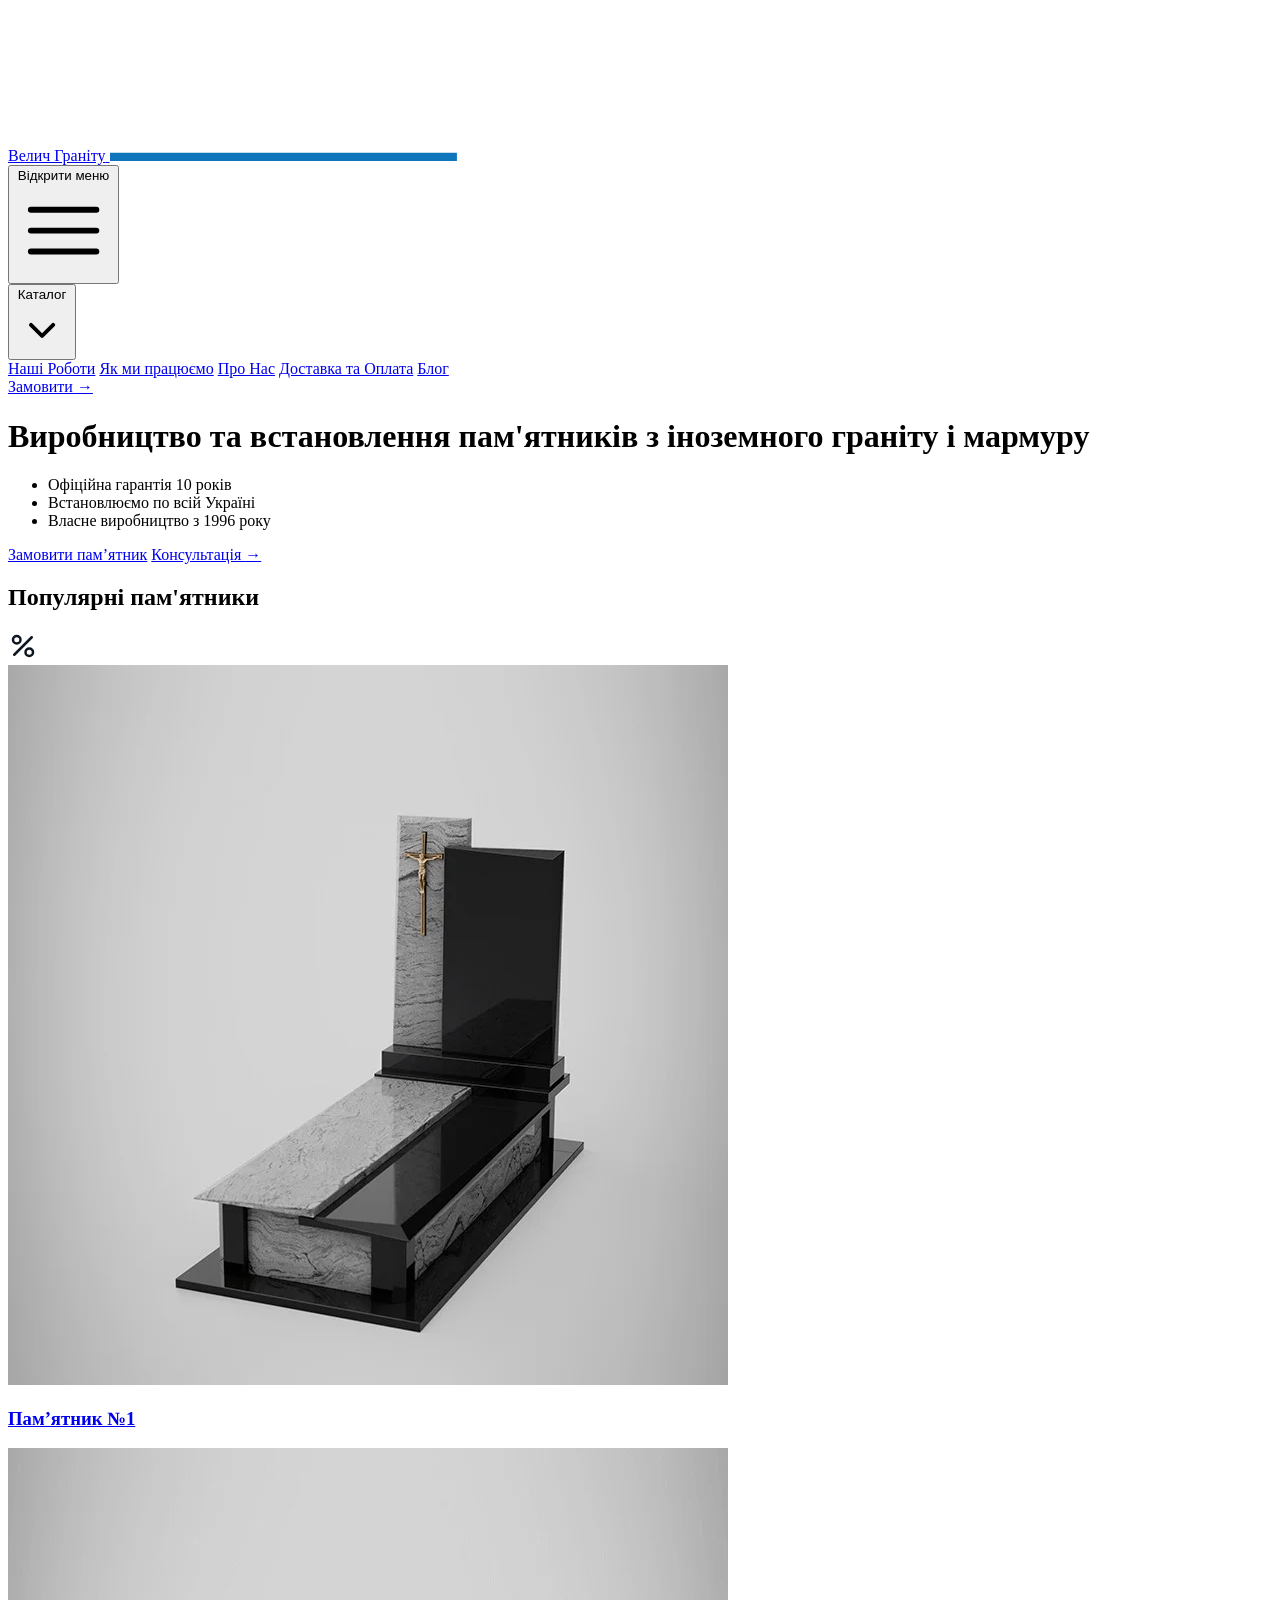
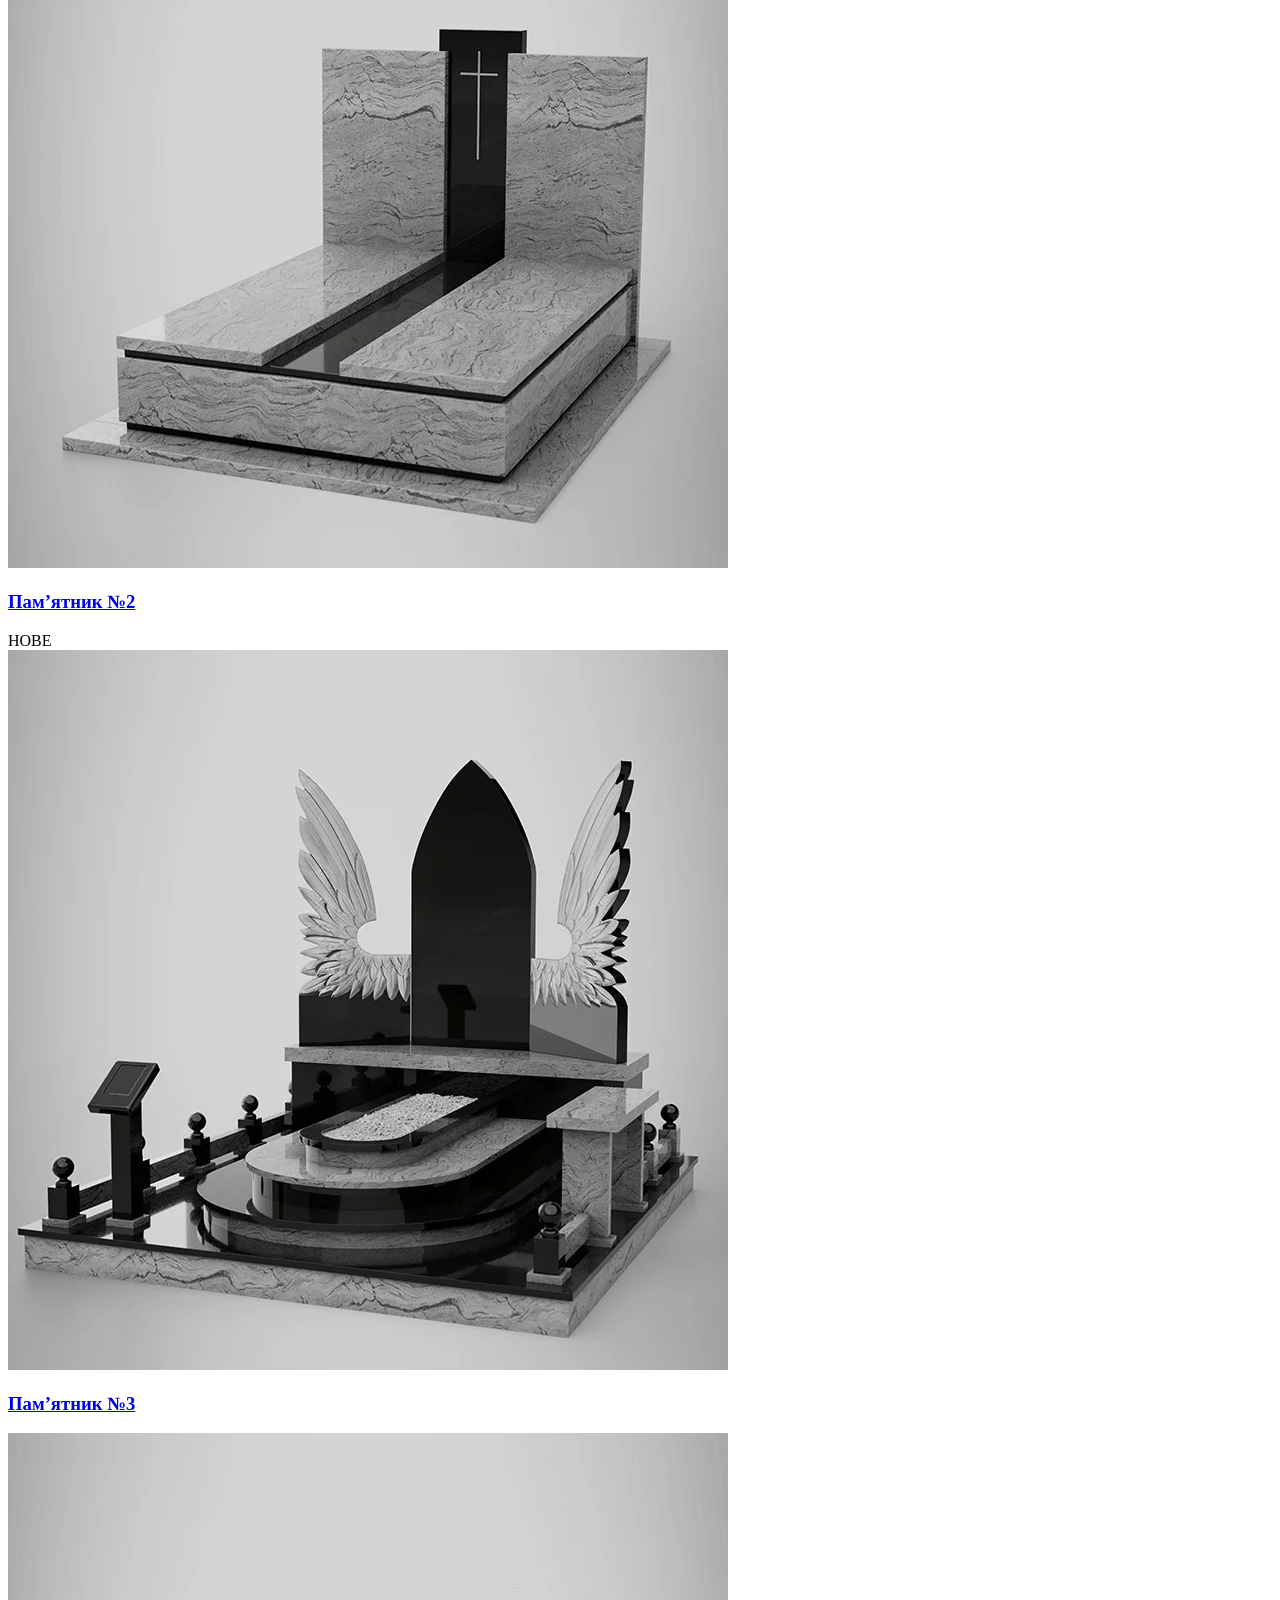
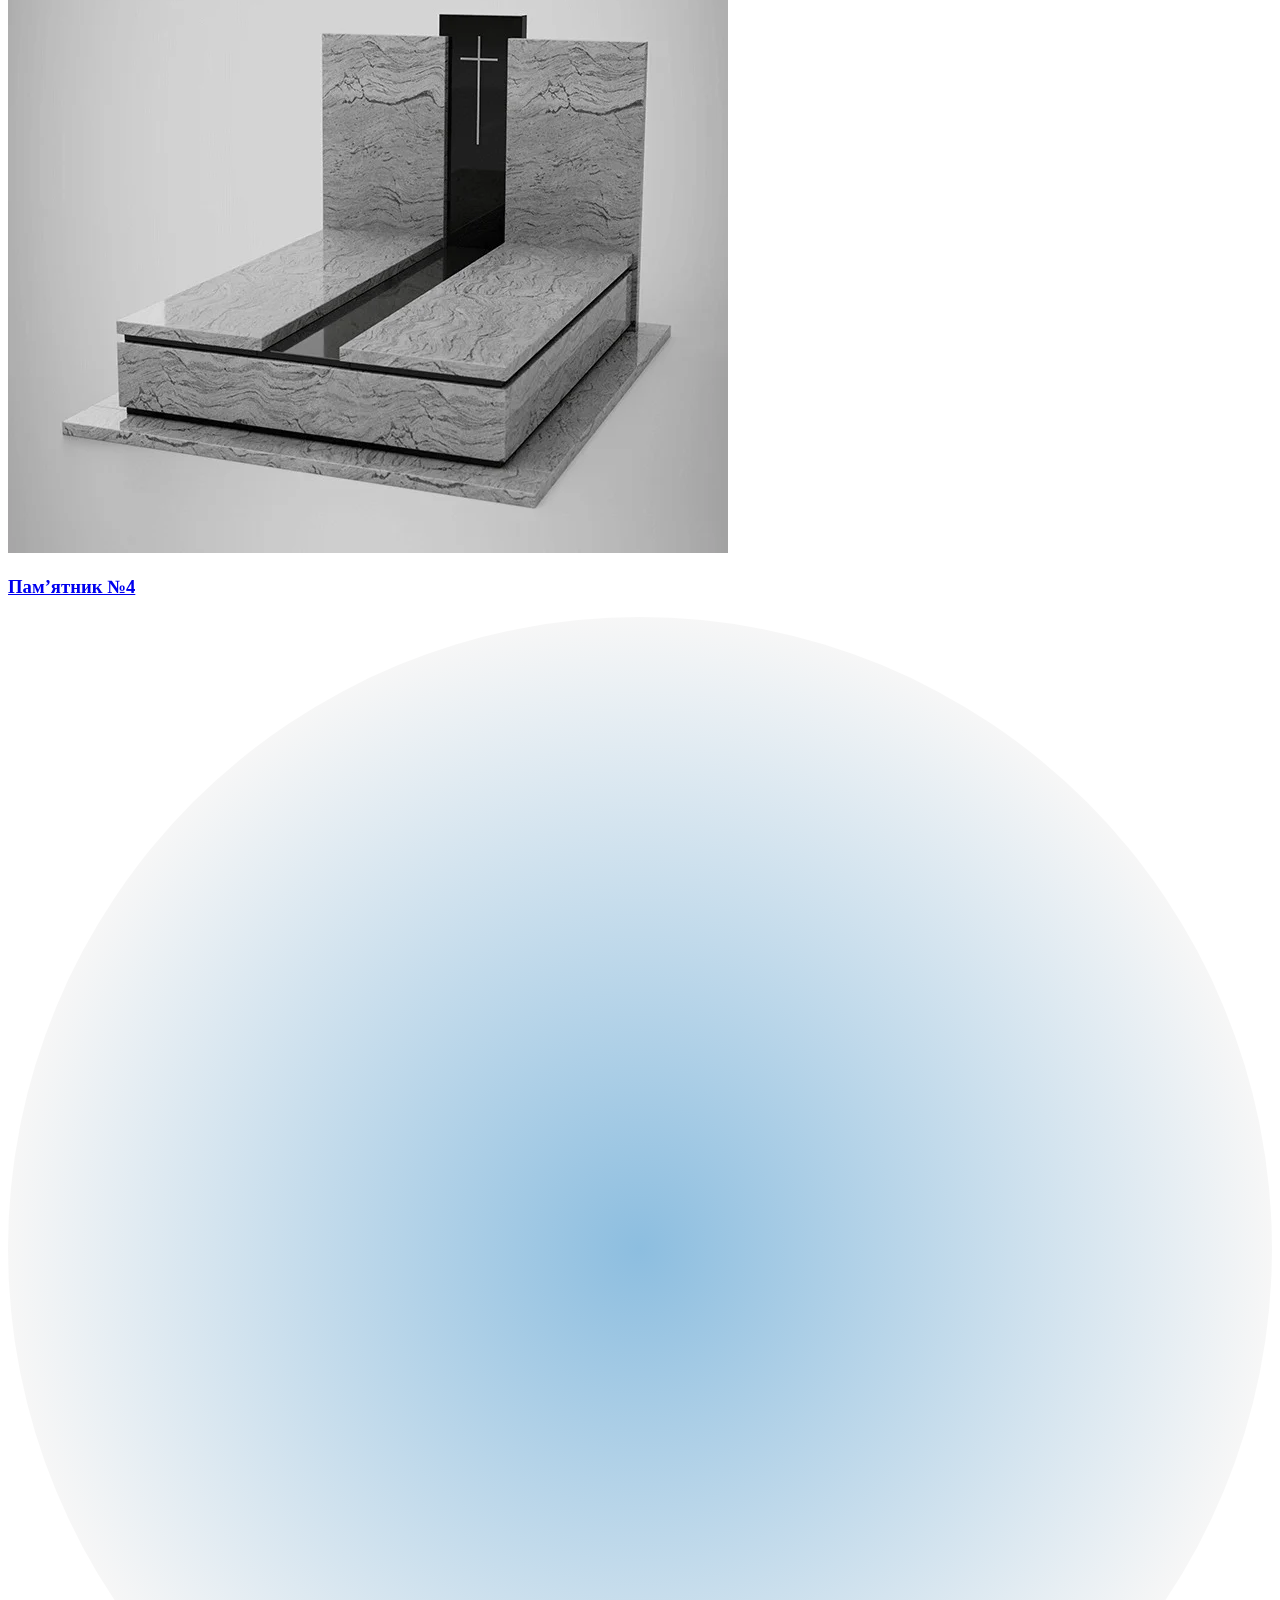
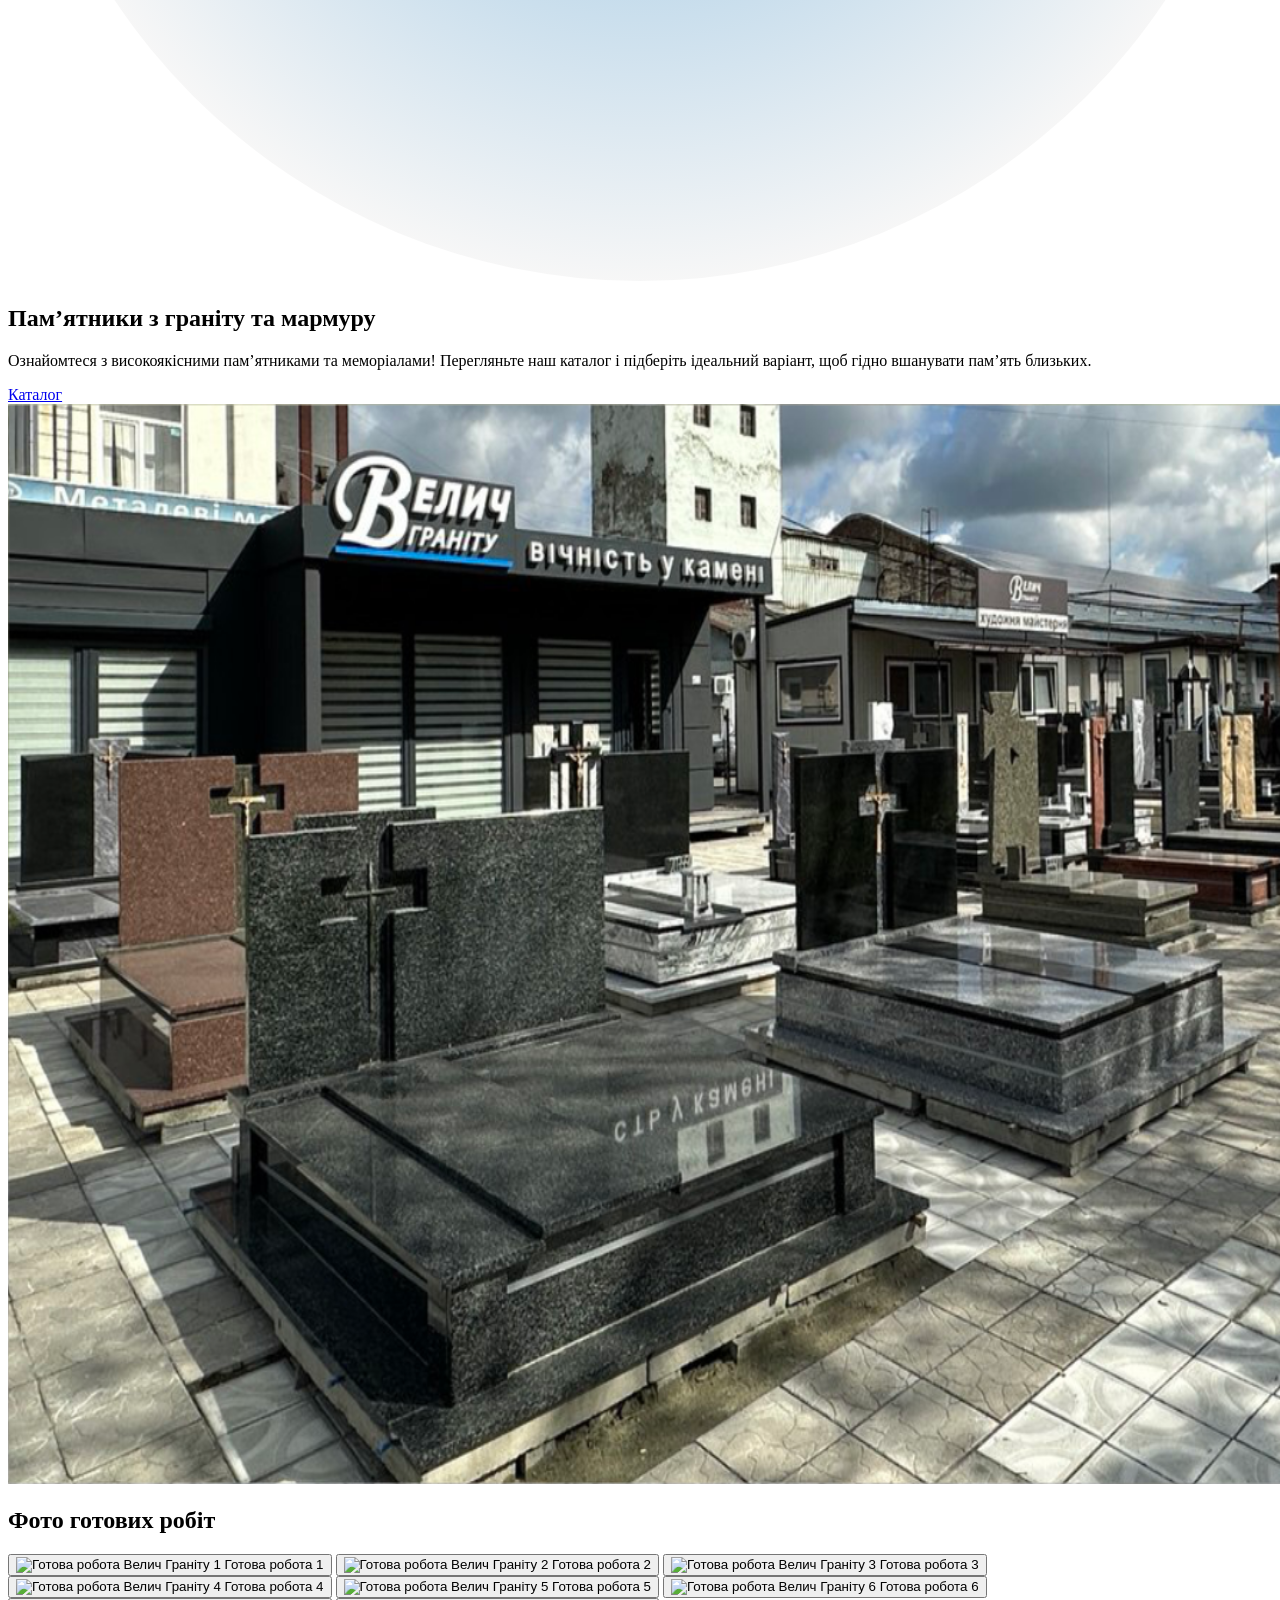
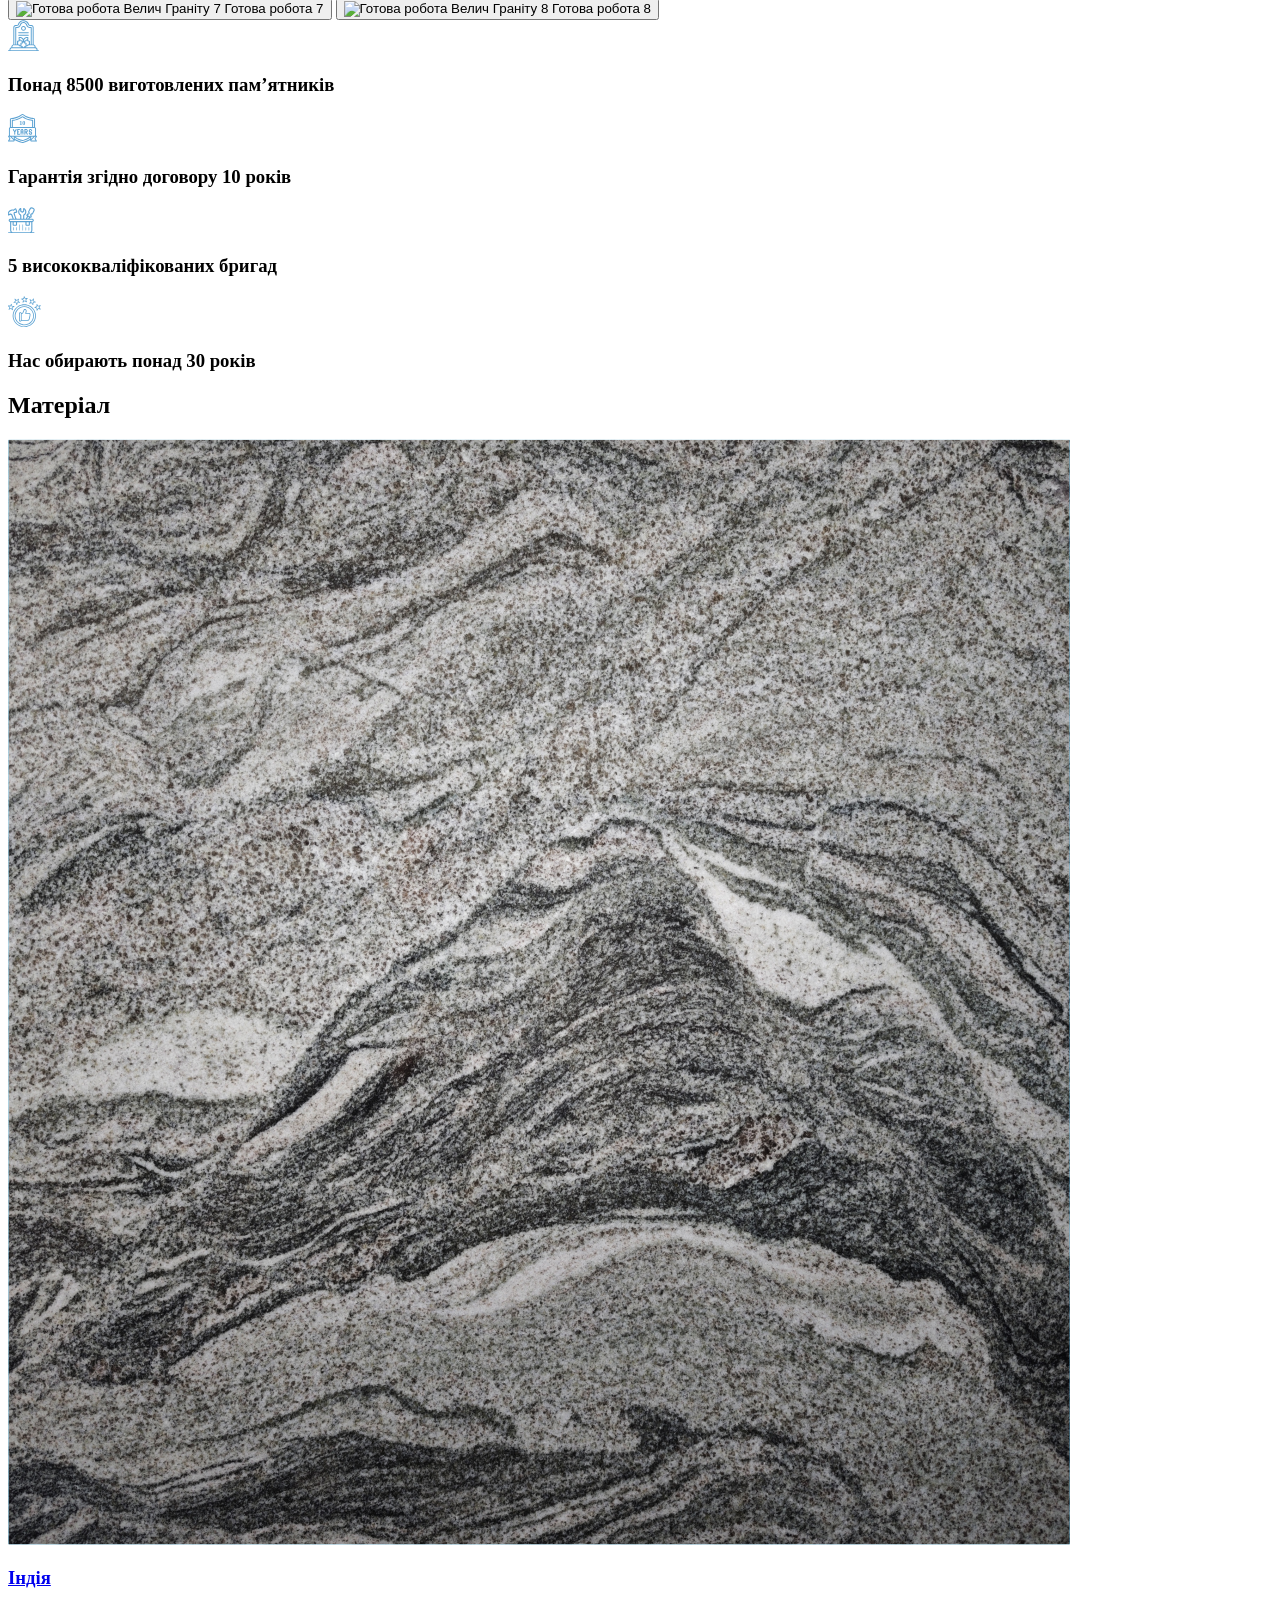
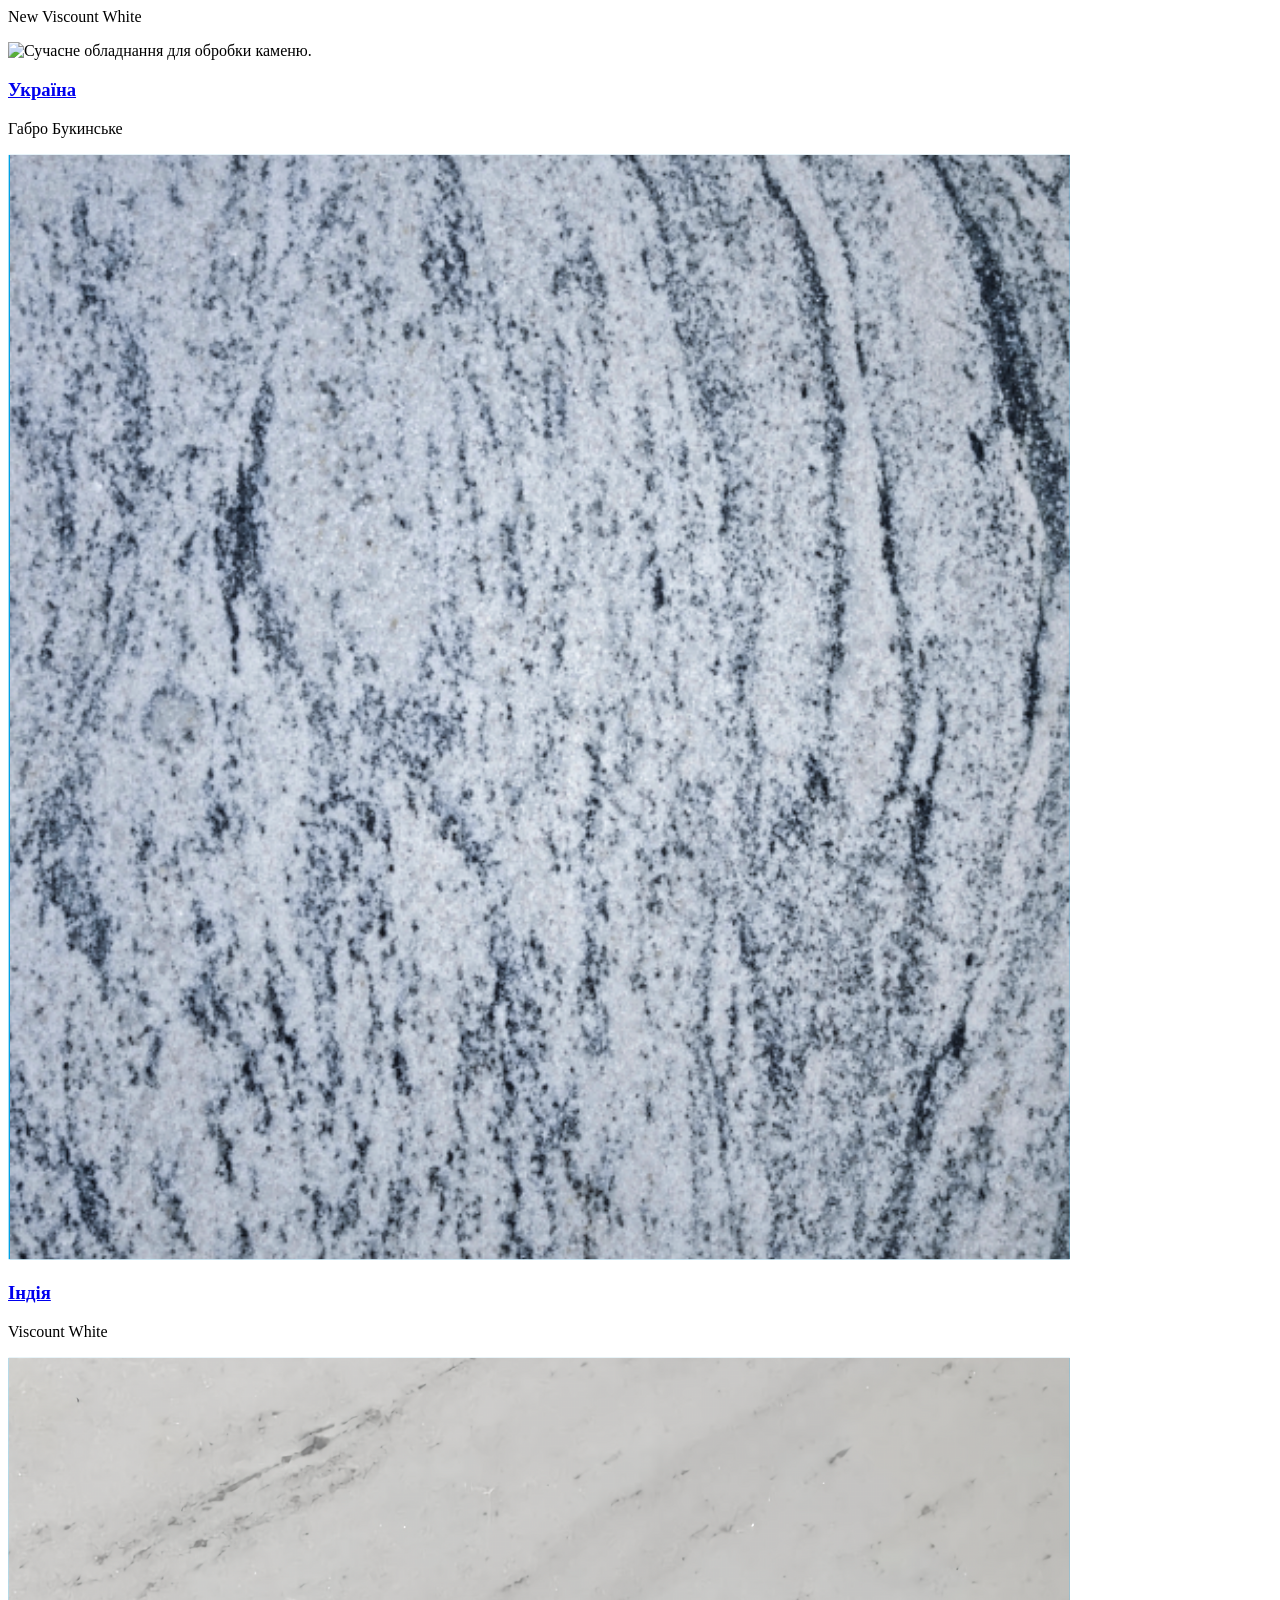
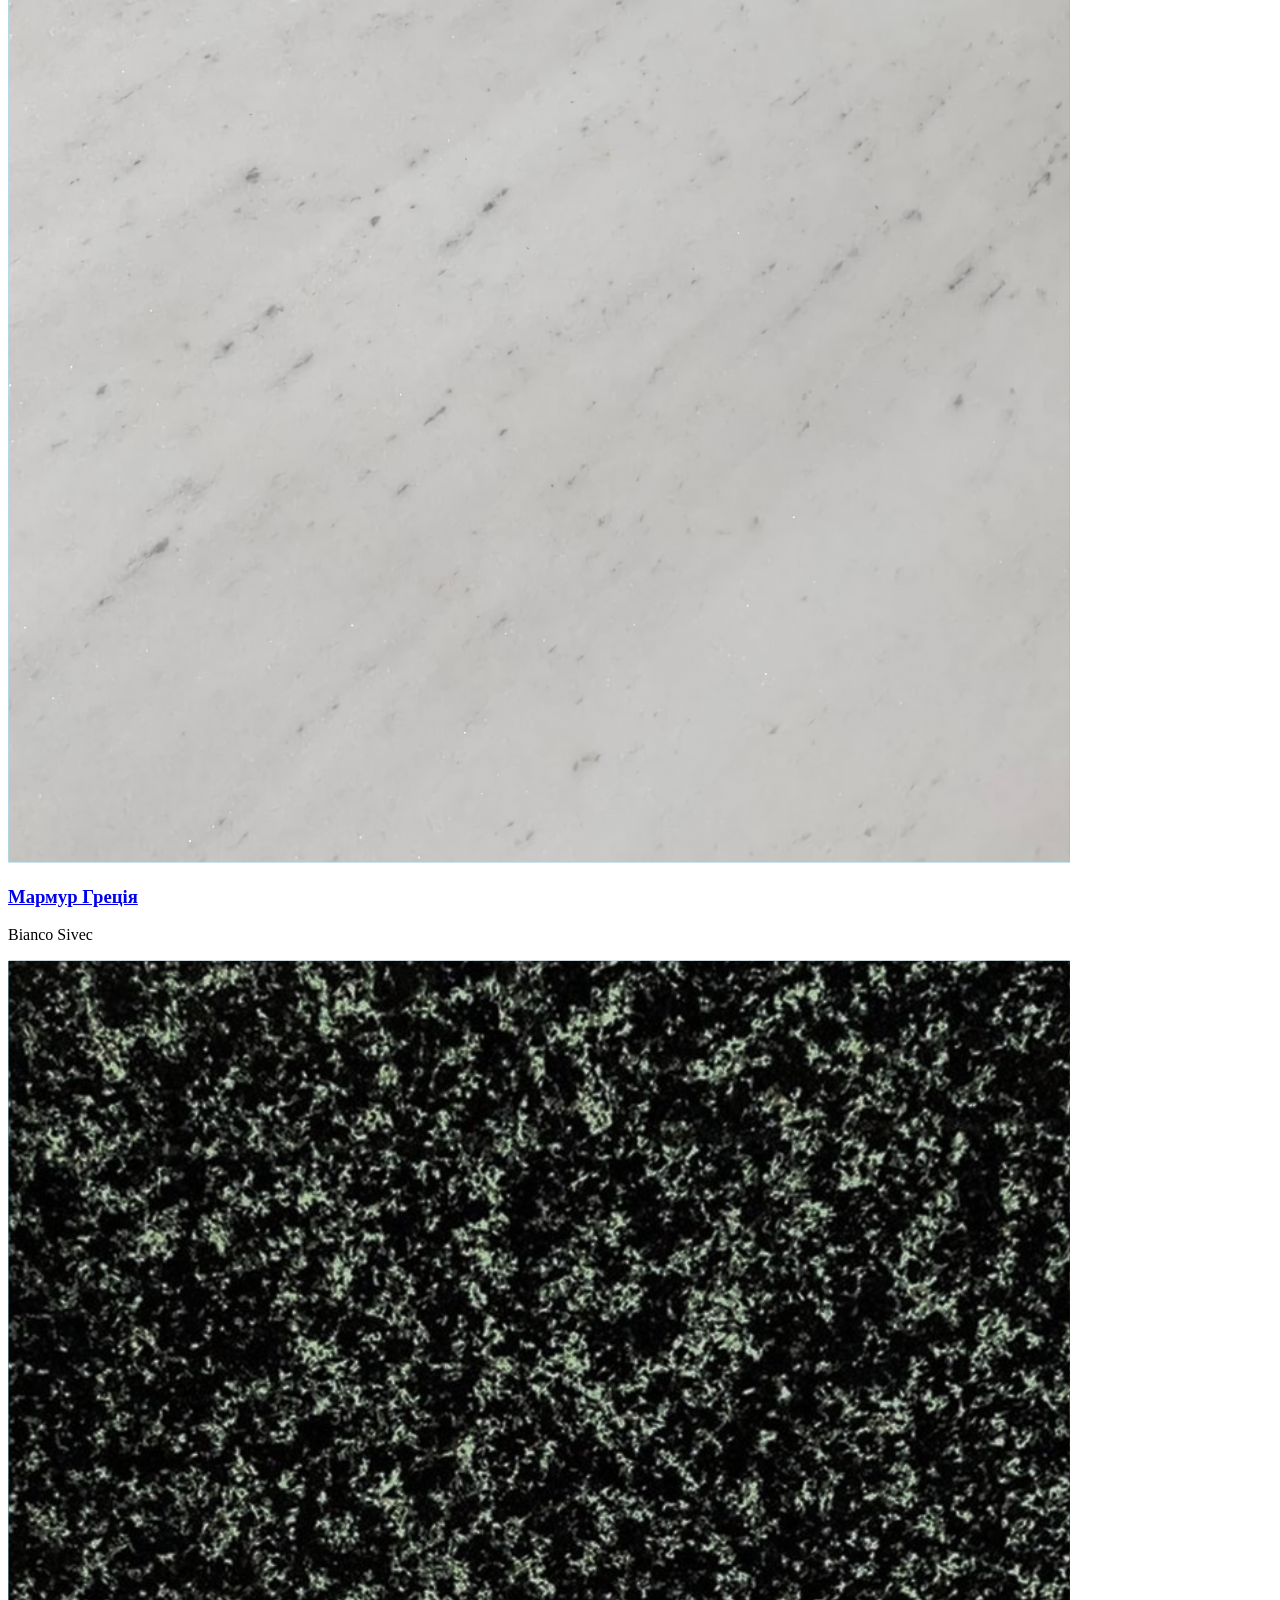
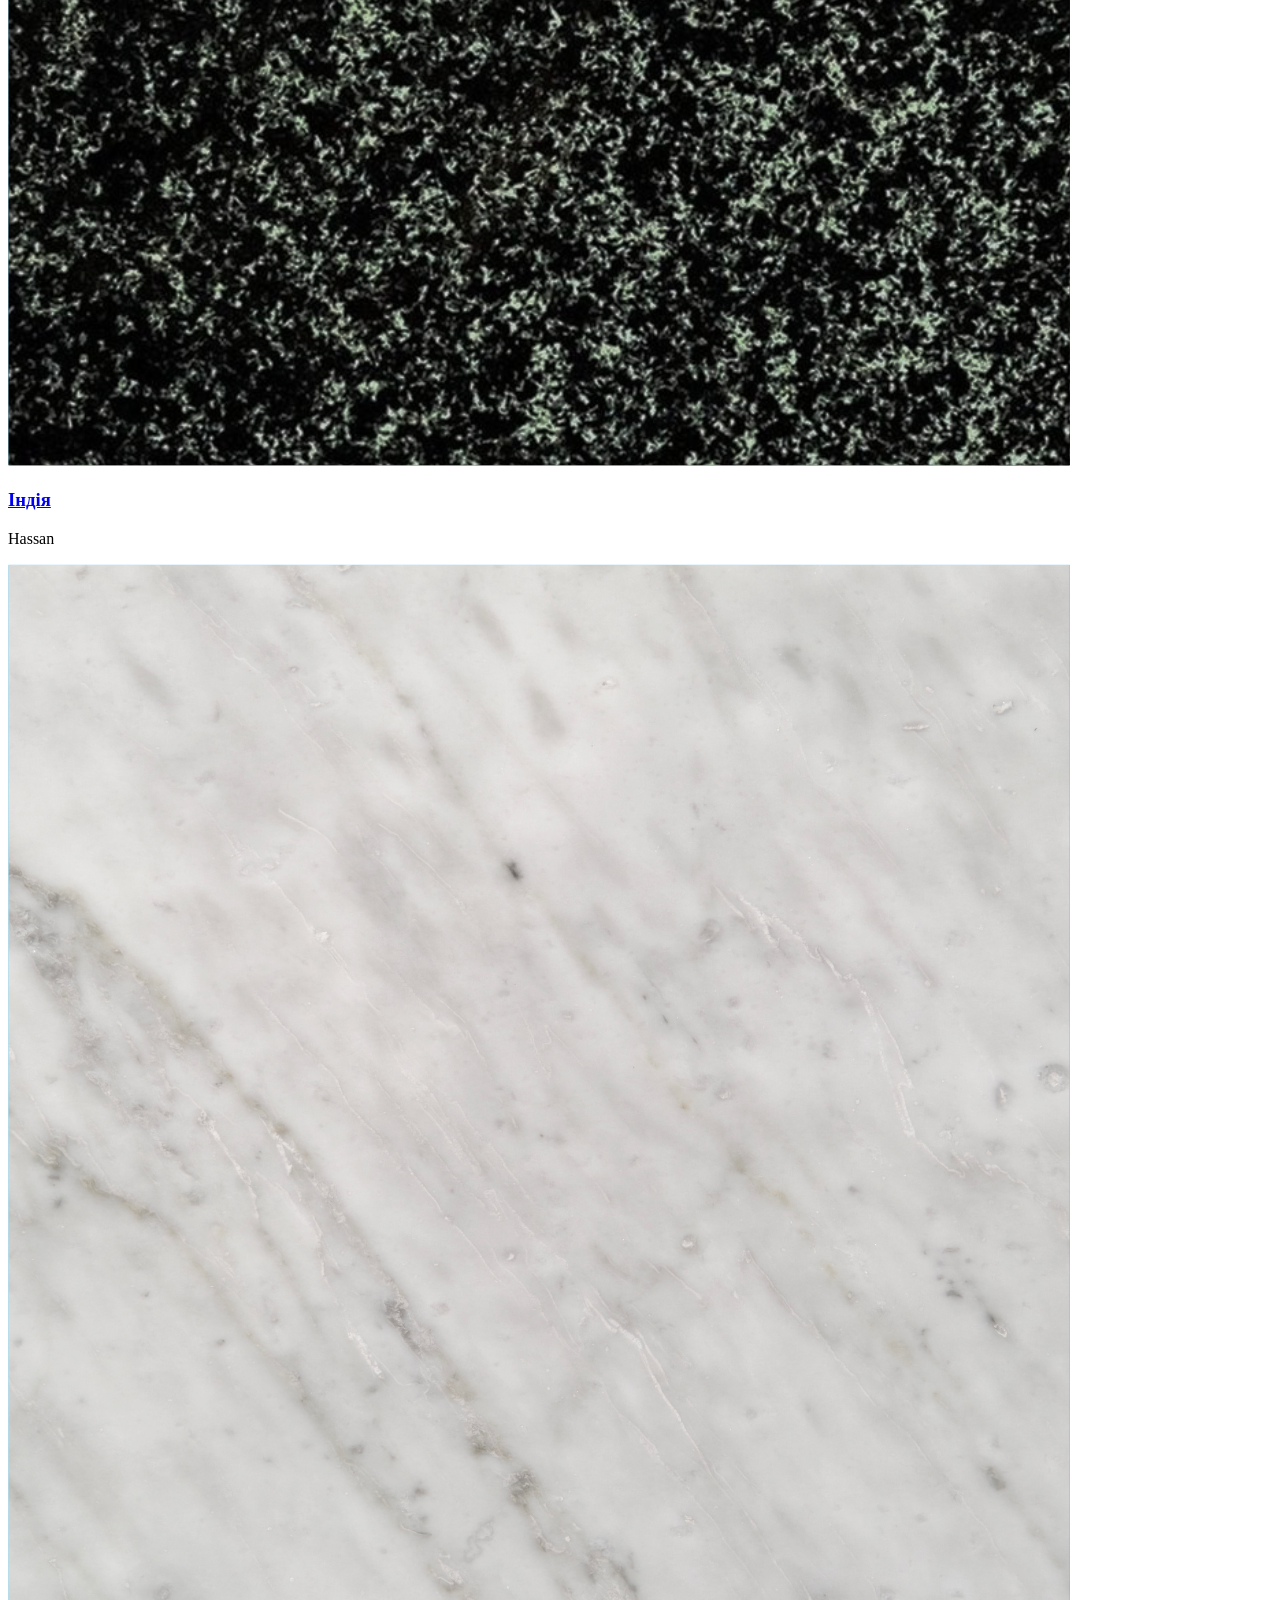
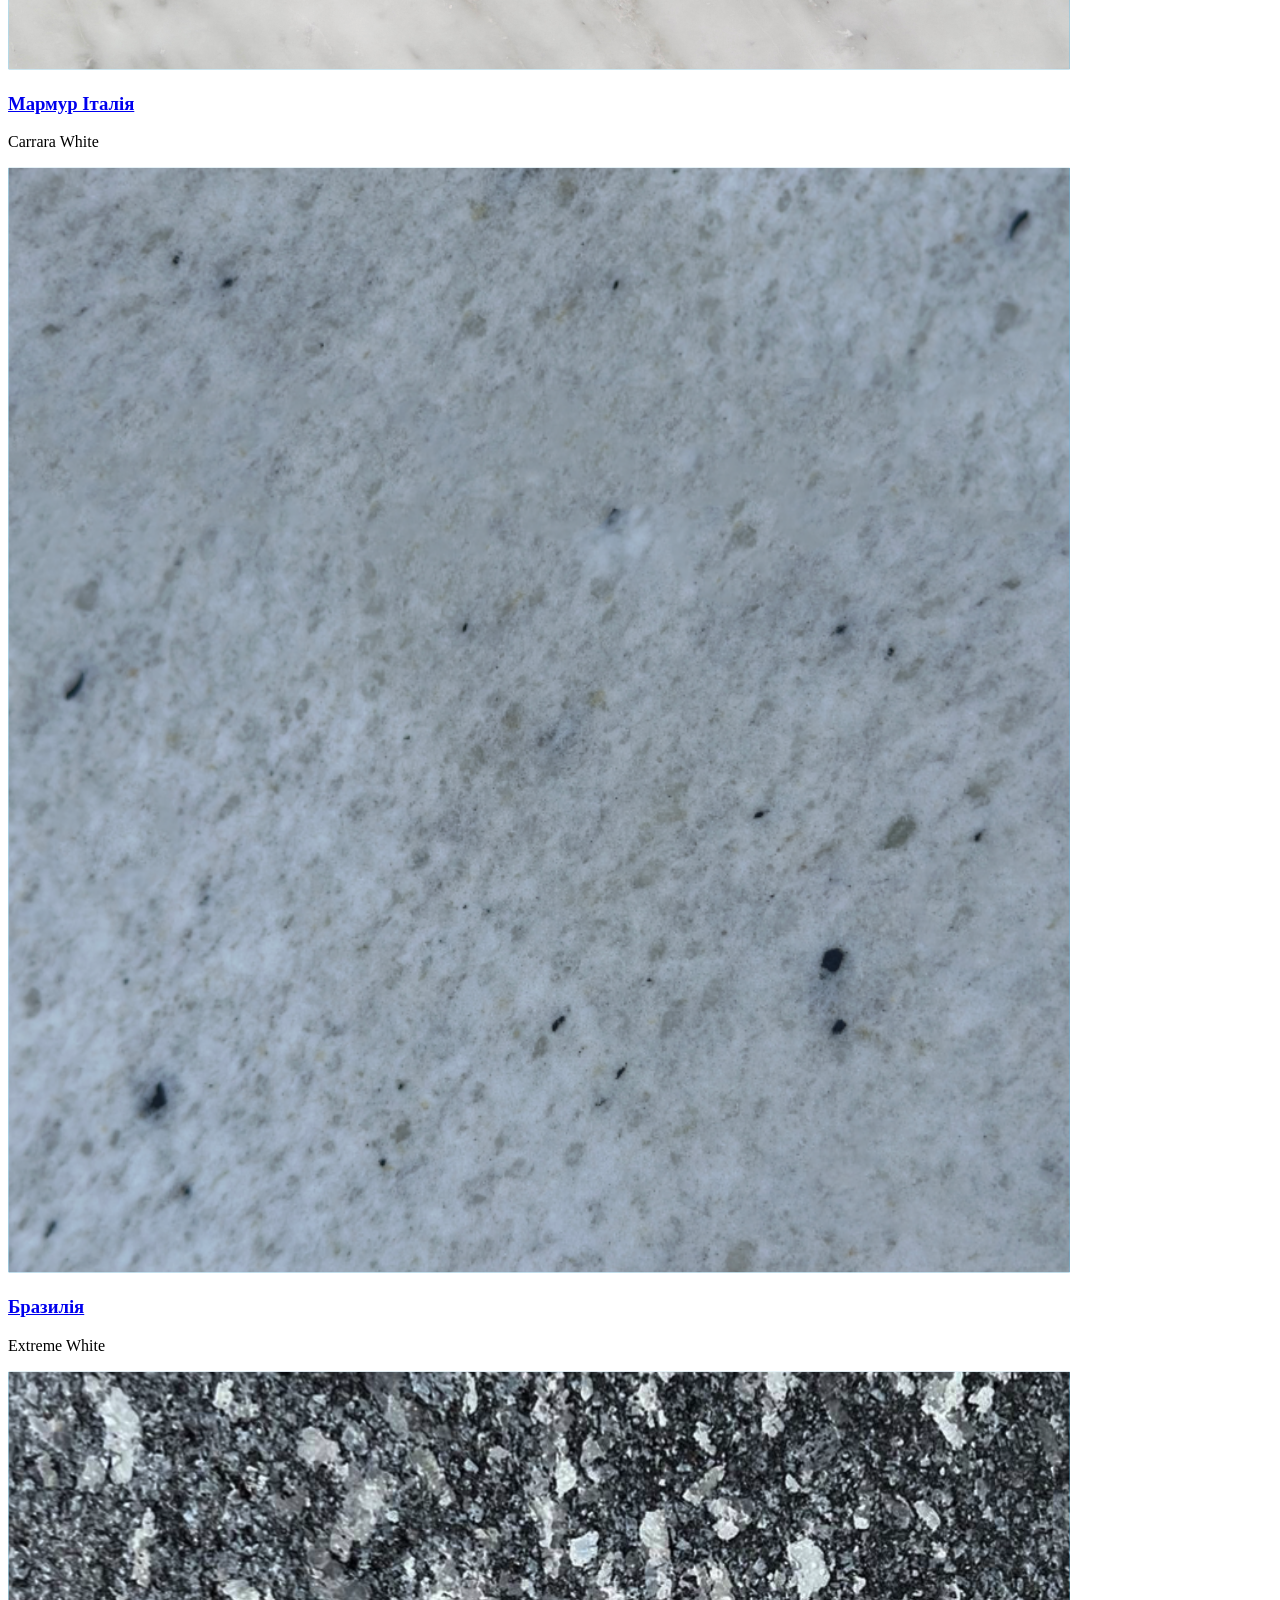
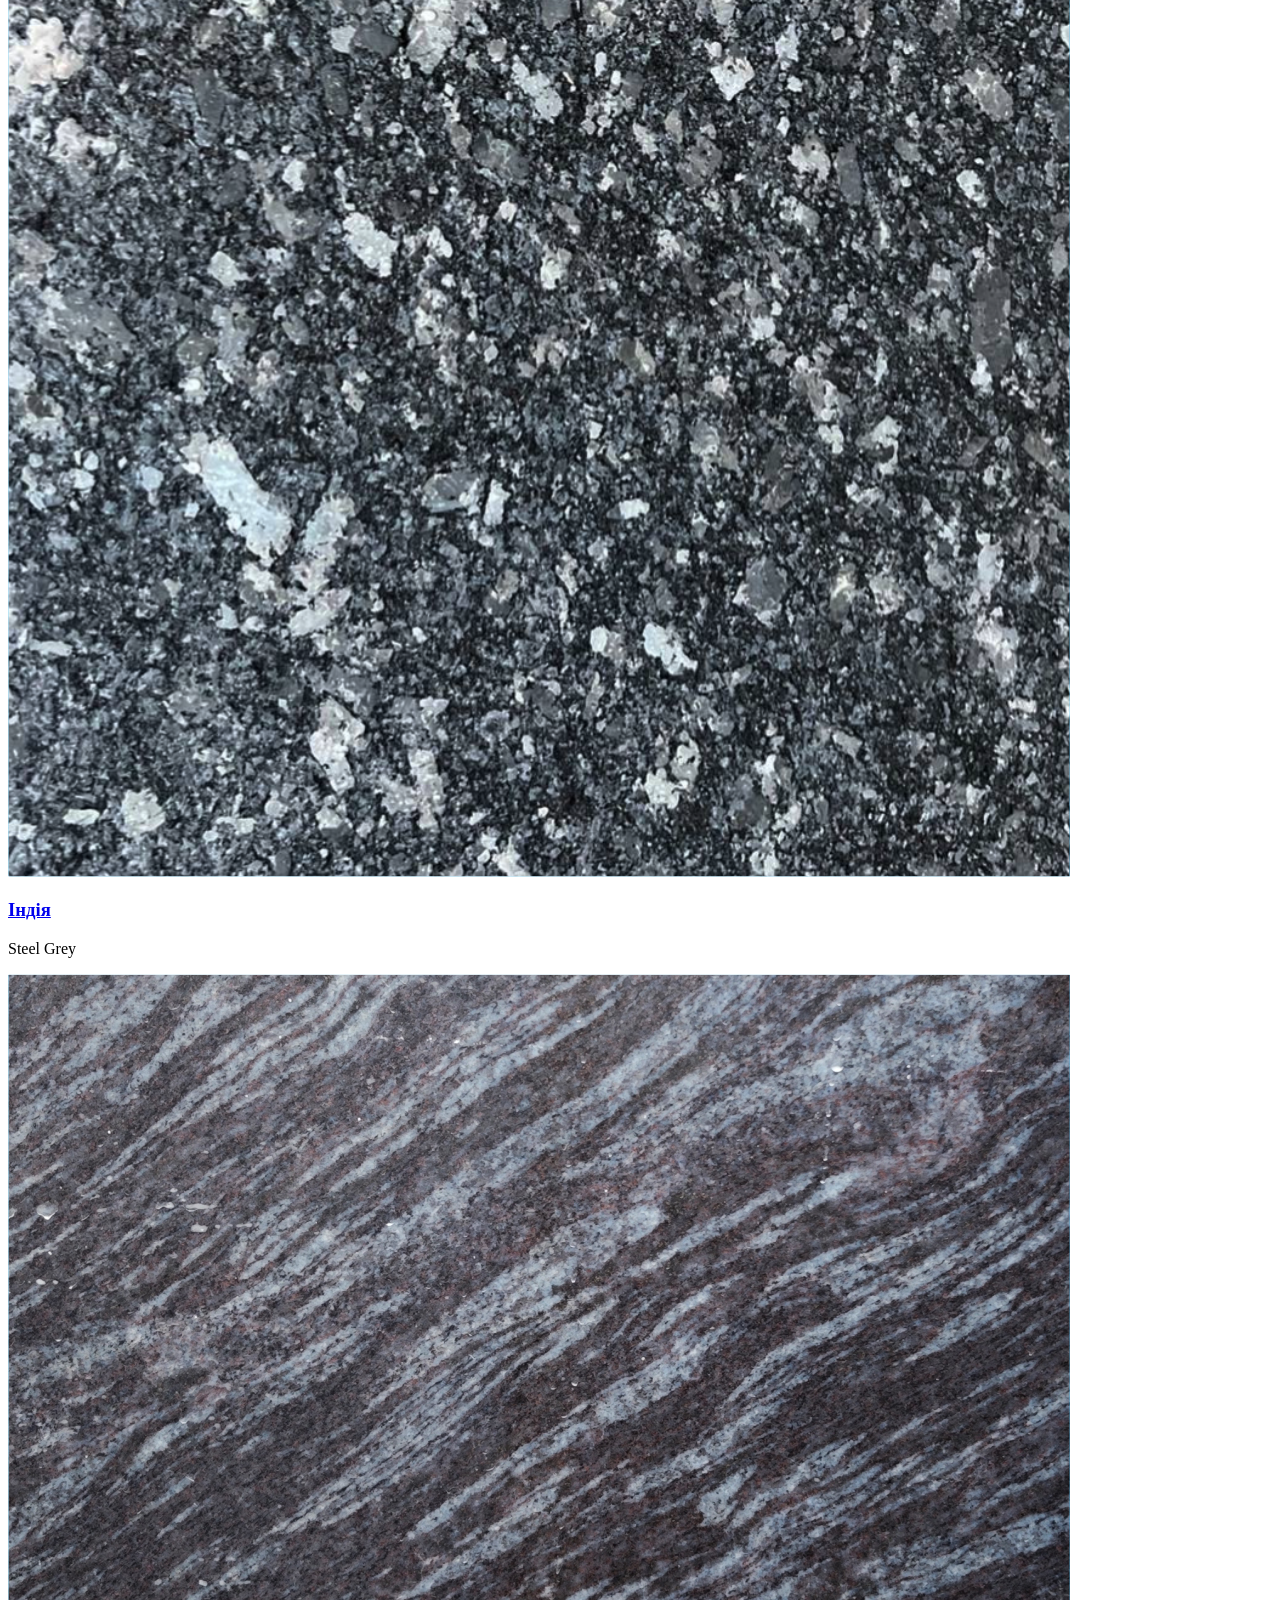
==== commit 76235884: "upd" ====
--- a/index.html
+++ b/index.html
@@ -5,8 +5,6 @@
   <meta charset="UTF-8" />
   <meta name="viewport" content="width=device-width, initial-scale=1.0" />
   <title>Пам’ятники Львів — виготовлення пам’ятників у Львові від виробника Велич Граніту</title>
-  <script type="module" crossorigin src="./assets/index-zLhl_1sR.js"></script>
-  <link rel="stylesheet" crossorigin href="./assets/index-BEjMiNYO.css" />
 </head>
 
 <body>
@@ -16,8 +14,7 @@
         <div class="flex lg:flex-1">
           <a href="./index.html" class="-m-1.5 p-1.5">
             <span class="sr-only">Велич Граніту</span>
-            <img src="https://tailwindcss.com/plus-assets/img/logos/mark.svg?color=indigo&shade=500" alt=""
-              class="h-8 w-auto" />
+            <img src="./images/Logo_SVG_White.svg" alt="" class="h-8 w-auto" />
           </a>
         </div>
         <div class="flex lg:hidden">
@@ -33,7 +30,7 @@
         <el-popover-group class="hidden lg:flex lg:gap-x-12">
           <div class="relative">
             <button popovertarget="desktop-menu-product"
-              class="flex items-center gap-x-1 text-sm/6 font-semibold text-white">
+              class="flex items-center gap-x-1 text-sm/6 font-semibold text-white cursor-pointer">
               Каталог
               <svg viewBox="0 0 20 20" fill="currentColor" data-slot="icon" aria-hidden="true"
                 class="size-5 flex-none text-gray-500">
@@ -48,7 +45,7 @@
               <div class="p-4">
                 <div class="group relative flex items-center gap-x-6 rounded-lg p-4 text-sm/6 hover:bg-white/5">
                   <div class="flex-auto">
-                    <a href="./category.html" class="block font-semibold text-white">
+                    <a href="#" class="block font-semibold text-white">
                       Одинарні
                       <span class="absolute inset-0"></span>
                     </a>
@@ -56,7 +53,7 @@
                 </div>
                 <div class="group relative flex items-center gap-x-6 rounded-lg p-4 text-sm/6 hover:bg-white/5">
                   <div class="flex-auto">
-                    <a href="./category.html#double" class="block font-semibold text-white">
+                    <a href="#" class="block font-semibold text-white">
                       Подвійні
                       <span class="absolute inset-0"></span>
                     </a>
@@ -64,7 +61,7 @@
                 </div>
                 <div class="group relative flex items-center gap-x-6 rounded-lg p-4 text-sm/6 hover:bg-white/5">
                   <div class="flex-auto">
-                    <a href="./category.html#heroes" class="block font-semibold text-white">
+                    <a href="#" class="block font-semibold text-white">
                       Для Героїв
                       <span class="absolute inset-0"></span>
                     </a>
@@ -72,7 +69,7 @@
                 </div>
                 <div class="group relative flex items-center gap-x-6 rounded-lg p-4 text-sm/6 hover:bg-white/5">
                   <div class="flex-auto">
-                    <a href="./category.html#burial" class="block font-semibold text-white">
+                    <a href="#" class="block font-semibold text-white">
                       Під захоронення
                       <span class="absolute inset-0"></span>
                     </a>
@@ -82,13 +79,14 @@
             </el-popover>
           </div>
 
-          <a href="./categories.html" class="text-sm/6 font-semibold text-white">Наші Роботи</a>
+          <a href="./catergories.html" class="text-sm/6 font-semibold text-white">Наші Роботи</a>
+          <a href="./how_we_work.html" class="text-sm/6 font-semibold text-white">Як ми працюємо</a>
           <a href="./about_us.html" class="text-sm/6 font-semibold text-white">Про Нас</a>
           <a href="./delivery_payment.html" class="text-sm/6 font-semibold text-white">Доставка та Оплата</a>
           <a href="./blog.html" class="text-sm/6 font-semibold text-white">Блог</a>
         </el-popover-group>
         <div class="hidden lg:flex lg:flex-1 lg:justify-end">
-          <a href="./contact.html" class="text-sm/6 font-semibold text-white">Замовити <span aria-hidden="true">&rarr;</span></a>
+          <a href="#" class="text-sm/6 font-semibold text-white">Замовити <span aria-hidden="true">&rarr;</span></a>
         </div>
       </nav>
       <el-dialog>
@@ -99,8 +97,7 @@
               <div class="flex items-center justify-between">
                 <a href="./index.html" class="-m-1.5 p-1.5">
                   <span class="sr-only">Велич Граніту</span>
-                  <img src="https://tailwindcss.com/plus-assets/img/logos/mark.svg?color=indigo&shade=500" alt=""
-                    class="h-8 w-auto" />
+                  <img src="./images/Logo_SVG_White.svg" alt="" class="h-8 w-auto" />
                 </a>
                 <button type="button" command="close" commandfor="mobile-menu"
                   class="-m-2.5 rounded-md p-2.5 text-gray-400">
@@ -126,36 +123,36 @@
                         </svg>
                       </button>
                       <el-disclosure id="products" hidden class="mt-2 block space-y-2">
-                        <a href="./category.html"
+                        <a href="#"
                           class="block rounded-lg py-2 pr-3 pl-6 text-sm/7 font-semibold text-white hover:bg-white/5">Одинарні</a>
-                        <a href="./category.html#double"
+                        <a href="#"
                           class="block rounded-lg py-2 pr-3 pl-6 text-sm/7 font-semibold text-white hover:bg-white/5">Подвійні</a>
-                        <a href="./category.html#heroes"
+                        <a href="#"
                           class="block rounded-lg py-2 pr-3 pl-6 text-sm/7 font-semibold text-white hover:bg-white/5">Для
                           Героїв</a>
-                        <a href="./category.html#burial"
+                        <a href="#"
                           class="block rounded-lg py-2 pr-3 pl-6 text-sm/7 font-semibold text-white hover:bg-white/5">Під
                           захоронення</a>
-                        <a href="./category.html"
+                        <a href="#"
                           class="block rounded-lg py-2 pr-3 pl-6 text-sm/7 font-semibold text-white hover:bg-white/5">Індивідуальні</a>
-                        <a href="./category.html"
+                        <a href="#"
                           class="block rounded-lg py-2 pr-3 pl-6 text-sm/7 font-semibold text-white hover:bg-white/5">Мармурові</a>
-                        <a href="./category.html"
+                        <a href="#"
                           class="block rounded-lg py-2 pr-3 pl-6 text-sm/7 font-semibold text-white hover:bg-white/5">Гранітні</a>
                       </el-disclosure>
                     </div>
-                    <a href="./categories.html"
+                    <a href="#"
                       class="-mx-3 block rounded-lg px-3 py-2 text-base/7 font-semibold text-white hover:bg-white/5">Наші
                       Роботи</a>
-                    <a href="./delivery_payment.html"
+                    <a href="#"
                       class="-mx-3 block rounded-lg px-3 py-2 text-base/7 font-semibold text-white hover:bg-white/5">Доставка
                       та Оплата</a>
-                    <a href="./about_us.html"
+                    <a href="#"
                       class="-mx-3 block rounded-lg px-3 py-2 text-base/7 font-semibold text-white hover:bg-white/5">Про
                       Нас</a>
                   </div>
                   <div class="py-6">
-                    <a href="./contact.html"
+                    <a href="#"
                       class="-mx-3 block rounded-lg px-3 py-2.5 text-base/7 font-semibold text-white hover:bg-white/5">Замовити
                       пам’ятник</a>
                   </div>
@@ -166,25 +163,16 @@
         </dialog>
       </el-dialog>
     </header>
-
-
-
-    <div class="relative isolate px-6 pt-14 lg:px-8">
+    <div class="relative isolate px-6 flex items-center lg:px-8 min-h-[90vh] overflow-hidden">
       <div aria-hidden="true"
         class="absolute inset-x-0 -top-40 -z-10 transform-gpu overflow-hidden blur-3xl sm:-top-80">
         <div
           style="clip-path: polygon(74.1% 44.1%, 100% 61.6%, 97.5% 26.9%, 85.5% 0.1%, 80.7% 2%, 72.5% 32.5%, 60.2% 62.4%, 52.4% 68.1%, 47.5% 58.3%, 45.2% 34.5%, 27.5% 76.7%, 0.1% 64.9%, 17.9% 100%, 27.6% 76.8%, 76.1% 97.7%, 74.1% 44.1%)"
-          class="relative left-[calc(50%-11rem)] aspect-1155/678 w-144.5 -translate-x-1/2 rotate-30 bg-linear-to-tr from-[#ff80b5] to-[#9089fc] opacity-30 sm:left-[calc(50%-30rem)] sm:w-288.75">
-        </div>
-      </div>
-      <div class="mx-auto max-w-4xl py-32 sm:py-48 lg:py-56">
-        <div class="hidden sm:mb-8 sm:flex sm:justify-center">
-          <div class="relative rounded-full px-3 py-1 text-sm/6 text-gray-400 ring-1 ring-white/10 hover:ring-white/20">
-            Виготовлення пам’ятників у Львові «під ключ». <a href="./contact.html" class="font-semibold text-indigo-400"><span
-                aria-hidden="true" class="absolute inset-0"></span>Замовити <span aria-hidden="true">&rarr;</span></a>
-          </div>
-        </div>
-        <div class="text-center">
+          class="relative left-[calc(50%-11rem)] aspect-1155/678 w-144.5 -translate-x-1/2 rotate-30 bg-linear-to-tr from-[#5CA2D2] to-[#F3F3F3] opacity-30 sm:left-[calc(50%-30rem)] sm:w-288.75">
+        </div>
+      </div>
+      <div class="mx-auto max-w-4xl">
+        <div>
           <h1 class="text-5xl font-semibold tracking-tight text-balance text-white sm:text-7xl">Виробництво та
             встановлення пам'ятників з іноземного граніту і мармуру
           </h1>
@@ -195,11 +183,11 @@
               <li>Власне виробництво з 1996 року</li>
             </ul>
           </div>
-          <div class="mt-10 flex items-center justify-center gap-x-6">
-            <a href="./contact.html"
+          <div class="mt-10 flex items-center gap-x-6">
+            <a href="#"
               class="rounded-md bg-indigo-500 px-3.5 py-2.5 text-sm font-semibold text-white shadow-xs hover:bg-indigo-400 focus-visible:outline-2 focus-visible:outline-offset-2 focus-visible:outline-indigo-500">Замовити
               пам’ятник</a>
-            <a href="./contact.html" class="text-sm/6 font-semibold text-white">Консультація <span aria-hidden="true">→</span></a>
+            <a href="#" class="text-sm/6 font-semibold text-white">Консультація <span aria-hidden="true">→</span></a>
           </div>
         </div>
       </div>
@@ -207,50 +195,50 @@
         class="absolute inset-x-0 top-[calc(100%-13rem)] -z-10 transform-gpu overflow-hidden blur-3xl sm:top-[calc(100%-30rem)]">
         <div
           style="clip-path: polygon(74.1% 44.1%, 100% 61.6%, 97.5% 26.9%, 85.5% 0.1%, 80.7% 2%, 72.5% 32.5%, 60.2% 62.4%, 52.4% 68.1%, 47.5% 58.3%, 45.2% 34.5%, 27.5% 76.7%, 0.1% 64.9%, 17.9% 100%, 27.6% 76.8%, 76.1% 97.7%, 74.1% 44.1%)"
-          class="relative left-[calc(50%+3rem)] aspect-1155/678 w-144.5 -translate-x-1/2 bg-linear-to-tr from-[#ff80b5] to-[#9089fc] opacity-30 sm:left-[calc(50%+36rem)] sm:w-288.75">
+          class="relative left-[calc(50%+3rem)] aspect-1155/678 w-144.5 -translate-x-1/2 bg-linear-to-tr from-[#5CA2D2] to-[#F3F3F3] opacity-30 sm:left-[calc(50%+36rem)] sm:w-288.75">
         </div>
       </div>
     </div>
   </div>
   <div class="bg-white">
     <div class="mx-auto max-w-2xl px-4 py-16 sm:px-6 sm:py-24 lg:max-w-7xl lg:px-8">
-      <h2 class="text-2xl font-bold tracking-tight text-gray-900">Популярні</h2>
+      <h2 class="text-2xl font-bold tracking-tight text-gray-900">Популярні пам'ятники</h2>
 
       <div class="mt-6 grid grid-cols-1 gap-x-6 gap-y-10 sm:grid-cols-2 lg:grid-cols-4 xl:gap-x-8">
         <div class="group relative">
           <div class="absolute top-2 left-2 bg-gray-200 rounded-sm">
             <svg xmlns="http://www.w3.org/2000/svg" width="30px" height="30px" viewBox="0 0 24 24" fill="none">
-              <path d="M19 5L5 19" stroke="#000000" stroke-width="2" stroke-linecap="round" stroke-linejoin="round" />
+              <path d="M19 5L5 19" stroke="#0E1621" stroke-width="2" stroke-linecap="round" stroke-linejoin="round" />
               <path
                 d="M7 10C8.65685 10 10 8.65685 10 7C10 5.34315 8.65685 4 7 4C5.34315 4 4 5.34315 4 7C4 8.65685 5.34315 10 7 10Z"
-                stroke="#000000" stroke-width="2" stroke-linecap="round" stroke-linejoin="round" />
+                stroke="#0E1621" stroke-width="2" stroke-linecap="round" stroke-linejoin="round" />
               <path
                 d="M17 20C18.6569 20 20 18.6569 20 17C20 15.3431 18.6569 14 17 14C15.3431 14 14 15.3431 14 17C14 18.6569 15.3431 20 17 20Z"
-                stroke="#000000" stroke-width="2" stroke-linecap="round" stroke-linejoin="round" />
+                stroke="#0E1621" stroke-width="2" stroke-linecap="round" stroke-linejoin="round" />
             </svg>
           </div>
-          <img src="./assets/123-D-hOXM5c.jpg" alt="Пам’ять, повага та любов до близьких людей."
-            class="aspect-square w-full rounded-md bg-gray-200 object-cover group-hover:opacity-75 lg:aspect-auto lg:h-80" />
-          <div class="mt-4 flex justify-between flex-col">
-            <div>
-              <h3 class="text-sm text-gray-700">
-                <a href="./category.html">
-                  <span aria-hidden="true" class="absolute inset-0"></span>
-                  Одинарні
-                </a>
-              </h3>
-            </div>
-          </div>
-        </div>
-        <div class="group relative">
-          <img src="./assets/1234-p1DztAX5.jpg" alt="Повний цикл виготовлення пам’ятників."
-            class="aspect-square w-full rounded-md bg-gray-200 object-cover group-hover:opacity-75 lg:aspect-auto lg:h-80" />
-          <div class="mt-4 flex justify-between flex-col">
-            <div>
-              <h3 class="text-sm text-gray-700">
-                <a href="./category.html#double">
-                  <span aria-hidden="true" class="absolute inset-0"></span>
-                  Подвійні
+          <img src="./images/123.jpg" alt="Пам’ять, повага та любов до близьких людей."
+            class="aspect-square w-full bg-gray-200 object-cover group-hover:opacity-75 lg:aspect-auto lg:h-80" />
+          <div class="mt-4 flex justify-between flex-col">
+            <div>
+              <h3 class="text-sm text-gray-700">
+                <a href="./product.html">
+                  <span aria-hidden="true" class="absolute inset-0"></span>
+                  Пам’ятник №1
+                </a>
+              </h3>
+            </div>
+          </div>
+        </div>
+        <div class="group relative">
+          <img src="./images/1234.jpg" alt="Повний цикл виготовлення пам’ятників."
+            class="aspect-square w-full bg-gray-200 object-cover group-hover:opacity-75 lg:aspect-auto lg:h-80" />
+          <div class="mt-4 flex justify-between flex-col">
+            <div>
+              <h3 class="text-sm text-gray-700">
+                <a href="./product.html">
+                  <span aria-hidden="true" class="absolute inset-0"></span>
+                  Пам’ятник №2
                 </a>
               </h3>
             </div>
@@ -260,28 +248,28 @@
           <div class="absolute top-2 left-2 bg-amber-200 rounded-sm px-2 font-medium color-olive-800">
             НОВЕ
           </div>
-          <img src="./assets/12345-BknGbxlE.jpg" alt="Повага до кожного замовлення."
-            class="aspect-square w-full rounded-md bg-gray-200 object-cover group-hover:opacity-75 lg:aspect-auto lg:h-80" />
-          <div class="mt-4 flex justify-between flex-col">
-            <div>
-              <h3 class="text-sm text-gray-700">
-                <a href="./category.html#heroes">
-                  <span aria-hidden="true" class="absolute inset-0"></span>
-                  Для Героїв
-                </a>
-              </h3>
-            </div>
-          </div>
-        </div>
-        <div class="group relative">
-          <img src="./assets/1234-p1DztAX5.jpg" alt="Повага до кожного замовлення."
-            class="aspect-square w-full rounded-md bg-gray-200 object-cover group-hover:opacity-75 lg:aspect-auto lg:h-80" />
-          <div class="mt-4 flex justify-between flex-col">
-            <div>
-              <h3 class="text-sm text-gray-700">
-                <a href="./category.html#burial">
-                  <span aria-hidden="true" class="absolute inset-0"></span>
-                  Під захоронення
+          <img src="./images/12345.jpg" alt="Повага до кожного замовлення."
+            class="aspect-square w-full bg-gray-200 object-cover group-hover:opacity-75 lg:aspect-auto lg:h-80" />
+          <div class="mt-4 flex justify-between flex-col">
+            <div>
+              <h3 class="text-sm text-gray-700">
+                <a href="./product.html">
+                  <span aria-hidden="true" class="absolute inset-0"></span>
+                  Пам’ятник №3
+                </a>
+              </h3>
+            </div>
+          </div>
+        </div>
+        <div class="group relative">
+          <img src="./images/1234.jpg" alt="Повага до кожного замовлення."
+            class="aspect-square w-full bg-gray-200 object-cover group-hover:opacity-75 lg:aspect-auto lg:h-80" />
+          <div class="mt-4 flex justify-between flex-col">
+            <div>
+              <h3 class="text-sm text-gray-700">
+                <a href="./product.html">
+                  <span aria-hidden="true" class="absolute inset-0"></span>
+                  Пам’ятник №4
                 </a>
               </h3>
             </div>
@@ -292,16 +280,16 @@
   </div>
 
   <div class="bg-gray-900">
-    <div class="mx-auto max-w-7xl py-24 sm:px-6 sm:py-32 lg:px-8">
+    <div class="mx-auto max-w-7xl py-24 sm:px-6 sm:py-20 lg:px-8">
       <div
-        class="relative isolate overflow-hidden bg-gray-800 px-6 pt-16 after:pointer-events-none after:absolute after:inset-0 after:inset-ring after:inset-ring-white/10 sm:rounded-3xl sm:px-16 after:sm:rounded-3xl md:pt-24 lg:flex lg:gap-x-20 lg:px-24 lg:pt-0">
+        class="relative isolate overflow-hidden bg-gray-800 px-6 pt-16 after:pointer-events-none after:absolute after:inset-0 after:inset-ring after:inset-ring-white/10 sm:rounded-3xl sm:px-16 after:sm:rounded-3xl md:pt-24 lg:flex lg:gap-x-20 lg:px-24 lg:pt-0 flex items-center justify-between">
         <svg viewBox="0 0 1024 1024" aria-hidden="true"
           class="absolute top-1/2 left-1/2 -z-10 size-256 -translate-y-1/2 mask-[radial-gradient(closest-side,white,transparent)] sm:left-full sm:-ml-80 lg:left-1/2 lg:ml-0 lg:-translate-x-1/2 lg:translate-y-0">
           <circle r="512" cx="512" cy="512" fill="url(#759c1415-0410-454c-8f7c-9a820de03641)" fill-opacity="0.7" />
           <defs>
             <radialGradient id="759c1415-0410-454c-8f7c-9a820de03641">
-              <stop stop-color="#7775D6" />
-              <stop offset="1" stop-color="#E935C1" />
+              <stop stop-color="#5CA2D2" />
+              <stop offset="1" stop-color="#F3F3F3" />
             </radialGradient>
           </defs>
         </svg>
@@ -312,13 +300,13 @@
             Перегляньте наш каталог і підберіть ідеальний варіант, щоб гідно вшанувати пам’ять близьких.
           </p>
           <div class="mt-10 flex items-center justify-center gap-x-6 lg:justify-start">
-            <a href="./category.html"
-              class="rounded-md bg-gray-700 px-3.5 py-2.5 text-sm font-semibold text-white inset-ring inset-ring-white/5 hover:bg-gray-600 focus-visible:outline-2 focus-visible:outline-offset-2 focus-visible:outline-white">Каталог</a>
-          </div>
-        </div>
-        <div class="relative mt-16 h-80 lg:mt-8">
-          <img width="1824" height="1080" src="./assets/%D0%93%D0%BE%D0%BB%D0%BE%D0%B2%D0%BD%D0%B0_3-BSdvqr1K.png" alt="Виготовлення пам’ятників Велич Граніту"
-            class="absolute top-0 left-0 w-228 max-w-none rounded-md bg-white/5 ring-1 ring-white/10" />
+            <a href="./catergory.html"
+              class="rounded-md bg-indigo-500 px-3.5 py-2.5 text-sm font-semibold text-white shadow-xs hover:bg-indigo-400 focus-visible:outline-2 focus-visible:outline-offset-2 focus-visible:outline-indigo-500">Каталог</a>
+          </div>
+        </div>
+        <div class="relative">
+          <img width="1824" height="1080" src="./images/Головна_3.png" alt="Виготовлення пам’ятників Велич Граніту"
+            class="top-0 left-0 w-110 h-110 object-cover max-w-none rounded-md bg-white/5 ring-1 ring-white/10" />
         </div>
       </div>
     </div>
@@ -328,75 +316,226 @@
       <div class="mx-auto max-w-2xl lg:mx-0">
         <h2 class="text-4xl font-semibold tracking-tight text-pretty text-white sm:text-5xl">Фото готових робіт</h2>
       </div>
-      <ul role="list"
-        class="mx-auto mt-20 grid max-w-2xl grid-cols-1 gap-x-8 gap-y-16 sm:grid-cols-2 lg:mx-0 lg:max-w-none lg:grid-cols-3">
-        <li>
-          <img
-            src="https://images.unsplash.com/photo-1517841905240-472988babdf9?ixlib=rb-1.2.1&ixid=eyJhcHBfaWQiOjEyMDd9&auto=format&fit=facearea&facepad=8&w=1024&h=1024&q=80"
-            alt="" class="aspect-3/2 w-full rounded-2xl object-cover outline-1 -outline-offset-1 outline-white/10" />
-        </li>
-        <li>
-          <img
-            src="https://images.unsplash.com/photo-1438761681033-6461ffad8d80?ixlib=rb-1.2.1&ixid=eyJhcHBfaWQiOjEyMDd9&auto=format&fit=facearea&facepad=8&w=1024&h=1024&q=80"
-            alt="" class="aspect-3/2 w-full rounded-2xl object-cover outline-1 -outline-offset-1 outline-white/10" />
-        </li>
-        <li>
-          <img
-            src="https://images.unsplash.com/photo-1472099645785-5658abf4ff4e?ixlib=rb-1.2.1&ixid=eyJhcHBfaWQiOjEyMDd9&auto=format&fit=facearea&facepad=8&w=1024&h=1024&q=80"
-            alt="" class="aspect-3/2 w-full rounded-2xl object-cover outline-1 -outline-offset-1 outline-white/10" />
-        </li>
-        <li>
-          <img
-            src="https://images.unsplash.com/photo-1517365830460-955ce3ccd263?ixlib=rb-1.2.1&ixid=eyJhcHBfaWQiOjEyMDd9&auto=format&fit=facearea&facepad=8&w=1024&h=1024&q=80"
-            alt="" class="aspect-3/2 w-full rounded-2xl object-cover outline-1 -outline-offset-1 outline-white/10" />
-        </li>
-        <li>
-          <img
-            src="https://images.unsplash.com/photo-1519345182560-3f2917c472ef?ixlib=rb-1.2.1&ixid=eyJhcHBfaWQiOjEyMDd9&auto=format&fit=facearea&facepad=8&w=1024&h=1024&q=80"
-            alt="" class="aspect-3/2 w-full rounded-2xl object-cover outline-1 -outline-offset-1 outline-white/10" />
-        </li>
-        <li>
-          <img
-            src="https://images.unsplash.com/photo-1463453091185-61582044d556?ixlib=rb-1.2.1&ixid=eyJhcHBfaWQiOjEyMDd9&auto=format&fit=facearea&facepad=8&w=1024&h=1024&q=80"
-            alt="" class="aspect-3/2 w-full rounded-2xl object-cover outline-1 -outline-offset-1 outline-white/10" />
-        </li>
-      </ul>
+      <div
+        class="js-ready-works-gallery mx-auto mt-12 grid max-w-2xl grid-cols-1 gap-5 sm:grid-cols-2 lg:mx-0 lg:max-w-none lg:grid-cols-4">
+        <button type="button"
+          class="ready-work-card group relative overflow-hidden bg-white/5 text-left outline-none ring-1 ring-white/10 transition hover:-translate-y-1 hover:ring-white/30 focus-visible:ring-2 focus-visible:ring-white"
+          data-gallery-index="0" aria-label="Відкрити фото готової роботи 1">
+          <img src="https://static.tildacdn.one/tild3738-3931-4032-b766-663336316132/g1.jpg"
+            alt="Готова робота Велич Граніту 1" loading="lazy"
+            class="aspect-[4/3] w-full object-cover transition duration-500 group-hover:scale-105" />
+          <span
+            class="pointer-events-none absolute inset-x-0 bottom-0 flex items-center justify-between bg-linear-to-t from-black/80 via-black/20 to-transparent px-4 py-4 text-sm font-medium text-white">
+            Готова робота 1
+
+          </span>
+        </button>
+        <button type="button"
+          class="ready-work-card group relative overflow-hidden bg-white/5 text-left outline-none ring-1 ring-white/10 transition hover:-translate-y-1 hover:ring-white/30 focus-visible:ring-2 focus-visible:ring-white"
+          data-gallery-index="1" aria-label="Відкрити фото готової роботи 2">
+          <img src="https://static.tildacdn.one/tild6231-3239-4065-a435-353232613066/g2.jpg"
+            alt="Готова робота Велич Граніту 2" loading="lazy"
+            class="aspect-[4/3] w-full object-cover transition duration-500 group-hover:scale-105" />
+          <span
+            class="pointer-events-none absolute inset-x-0 bottom-0 flex items-center justify-between bg-linear-to-t from-black/80 via-black/20 to-transparent px-4 py-4 text-sm font-medium text-white">
+            Готова робота 2
+
+          </span>
+        </button>
+        <button type="button"
+          class="ready-work-card group relative overflow-hidden bg-white/5 text-left outline-none ring-1 ring-white/10 transition hover:-translate-y-1 hover:ring-white/30 focus-visible:ring-2 focus-visible:ring-white"
+          data-gallery-index="2" aria-label="Відкрити фото готової роботи 3">
+          <img src="https://static.tildacdn.one/tild6366-6534-4463-b835-396435316261/g3.jpg"
+            alt="Готова робота Велич Граніту 3" loading="lazy"
+            class="aspect-[4/3] w-full object-cover transition duration-500 group-hover:scale-105" />
+          <span
+            class="pointer-events-none absolute inset-x-0 bottom-0 flex items-center justify-between bg-linear-to-t from-black/80 via-black/20 to-transparent px-4 py-4 text-sm font-medium text-white">
+            Готова робота 3
+
+          </span>
+        </button>
+        <button type="button"
+          class="ready-work-card group relative overflow-hidden bg-white/5 text-left outline-none ring-1 ring-white/10 transition hover:-translate-y-1 hover:ring-white/30 focus-visible:ring-2 focus-visible:ring-white"
+          data-gallery-index="3" aria-label="Відкрити фото готової роботи 4">
+          <img src="https://static.tildacdn.one/tild3964-6139-4033-b632-646636383839/g4.jpg"
+            alt="Готова робота Велич Граніту 4" loading="lazy"
+            class="aspect-[4/3] w-full object-cover transition duration-500 group-hover:scale-105" />
+          <span
+            class="pointer-events-none absolute inset-x-0 bottom-0 flex items-center justify-between bg-linear-to-t from-black/80 via-black/20 to-transparent px-4 py-4 text-sm font-medium text-white">
+            Готова робота 4
+
+          </span>
+        </button>
+        <button type="button"
+          class="ready-work-card group relative overflow-hidden bg-white/5 text-left outline-none ring-1 ring-white/10 transition hover:-translate-y-1 hover:ring-white/30 focus-visible:ring-2 focus-visible:ring-white"
+          data-gallery-index="4" aria-label="Відкрити фото готової роботи 5">
+          <img src="https://static.tildacdn.one/tild3139-3639-4761-b138-323662323137/g5.jpg"
+            alt="Готова робота Велич Граніту 5" loading="lazy"
+            class="aspect-[4/3] w-full object-cover transition duration-500 group-hover:scale-105" />
+          <span
+            class="pointer-events-none absolute inset-x-0 bottom-0 flex items-center justify-between bg-linear-to-t from-black/80 via-black/20 to-transparent px-4 py-4 text-sm font-medium text-white">
+            Готова робота 5
+
+          </span>
+        </button>
+        <button type="button"
+          class="ready-work-card group relative overflow-hidden bg-white/5 text-left outline-none ring-1 ring-white/10 transition hover:-translate-y-1 hover:ring-white/30 focus-visible:ring-2 focus-visible:ring-white"
+          data-gallery-index="5" aria-label="Відкрити фото готової роботи 6">
+          <img src="https://static.tildacdn.one/tild6530-6137-4266-b765-383734636536/g6.jpg"
+            alt="Готова робота Велич Граніту 6" loading="lazy"
+            class="aspect-[4/3] w-full object-cover transition duration-500 group-hover:scale-105" />
+          <span
+            class="pointer-events-none absolute inset-x-0 bottom-0 flex items-center justify-between bg-linear-to-t from-black/80 via-black/20 to-transparent px-4 py-4 text-sm font-medium text-white">
+            Готова робота 6
+
+          </span>
+        </button>
+        <button type="button"
+          class="ready-work-card group relative overflow-hidden bg-white/5 text-left outline-none ring-1 ring-white/10 transition hover:-translate-y-1 hover:ring-white/30 focus-visible:ring-2 focus-visible:ring-white"
+          data-gallery-index="6" aria-label="Відкрити фото готової роботи 7">
+          <img src="https://static.tildacdn.one/tild3233-6662-4635-b735-306138623365/g7.jpg"
+            alt="Готова робота Велич Граніту 7" loading="lazy"
+            class="aspect-[4/3] w-full object-cover transition duration-500 group-hover:scale-105" />
+          <span
+            class="pointer-events-none absolute inset-x-0 bottom-0 flex items-center justify-between bg-linear-to-t from-black/80 via-black/20 to-transparent px-4 py-4 text-sm font-medium text-white">
+            Готова робота 7
+
+          </span>
+        </button>
+        <button type="button"
+          class="ready-work-card group relative overflow-hidden bg-white/5 text-left outline-none ring-1 ring-white/10 transition hover:-translate-y-1 hover:ring-white/30 focus-visible:ring-2 focus-visible:ring-white"
+          data-gallery-index="7" aria-label="Відкрити фото готової роботи 8">
+          <img src="https://static.tildacdn.one/tild3130-6437-4565-b436-333162626534/g8.jpg"
+            alt="Готова робота Велич Граніту 8" loading="lazy"
+            class="aspect-[4/3] w-full object-cover transition duration-500 group-hover:scale-105" />
+          <span
+            class="pointer-events-none absolute inset-x-0 bottom-0 flex items-center justify-between bg-linear-to-t from-black/80 via-black/20 to-transparent px-4 py-4 text-sm font-medium text-white">
+            Готова робота 8
+
+          </span>
+        </button>
+      </div>
     </div>
   </div>
+  <dialog id="ready-works-lightbox" class="ready-works-lightbox bg-transparent p-0 text-white backdrop:bg-black/90">
+    <div class="ready-works-lightbox__panel relative min-h-[100dvh] w-full max-w-none bg-transparent px-4 py-6 sm:px-8">
+      <button type="button"
+        class="ready-works-lightbox__close absolute top-4 right-4 z-30 inline-flex h-12 w-12 items-center justify-center rounded-full border border-white/20 bg-black/40 text-white transition hover:bg-white/10 focus-visible:outline-2 focus-visible:outline-offset-2 focus-visible:outline-white"
+        data-gallery-close aria-label="Закрити галерею">
+        <svg viewBox="0 0 24 24" fill="none" stroke="currentColor" stroke-width="1.8" aria-hidden="true"
+          class="h-6 w-6">
+          <path d="M6 6l12 12M18 6L6 18" stroke-linecap="round" stroke-linejoin="round" />
+        </svg>
+      </button>
+      <button type="button"
+        class="ready-works-swiper-prev absolute top-1/2 left-3 z-20 hidden h-12 w-12 -translate-y-1/2 items-center justify-center rounded-full border border-white/20 bg-black/40 text-white transition hover:bg-white/10 focus-visible:outline-2 focus-visible:outline-offset-2 focus-visible:outline-white md:inline-flex"
+        aria-label="Попереднє фото">
+        <svg viewBox="0 0 24 24" fill="none" stroke="currentColor" stroke-width="1.8" aria-hidden="true"
+          class="h-6 w-6">
+          <path d="M15 18l-6-6 6-6" stroke-linecap="round" stroke-linejoin="round" />
+        </svg>
+      </button>
+      <button type="button"
+        class="ready-works-swiper-next absolute top-1/2 right-3 z-20 hidden h-12 w-12 -translate-y-1/2 items-center justify-center rounded-full border border-white/20 bg-black/40 text-white transition hover:bg-white/10 focus-visible:outline-2 focus-visible:outline-offset-2 focus-visible:outline-white md:inline-flex"
+        aria-label="Наступне фото">
+        <svg viewBox="0 0 24 24" fill="none" stroke="currentColor" stroke-width="1.8" aria-hidden="true"
+          class="h-6 w-6">
+          <path d="M9 6l6 6-6 6" stroke-linecap="round" stroke-linejoin="round" />
+        </svg>
+      </button>
+      <div class="swiper ready-works-swiper h-[100dvh]">
+        <div class="swiper-wrapper">
+          <div class="swiper-slide">
+            <div class="swiper-zoom-container">
+              <img src="https://static.tildacdn.one/tild3738-3931-4032-b766-663336316132/g1.jpg"
+                alt="Готова робота Велич Граніту 1" />
+            </div>
+          </div>
+          <div class="swiper-slide">
+            <div class="swiper-zoom-container">
+              <img src="https://static.tildacdn.one/tild6231-3239-4065-a435-353232613066/g2.jpg"
+                alt="Готова робота Велич Граніту 2" />
+            </div>
+          </div>
+          <div class="swiper-slide">
+            <div class="swiper-zoom-container">
+              <img src="https://static.tildacdn.one/tild6366-6534-4463-b835-396435316261/g3.jpg"
+                alt="Готова робота Велич Граніту 3" />
+            </div>
+          </div>
+          <div class="swiper-slide">
+            <div class="swiper-zoom-container">
+              <img src="https://static.tildacdn.one/tild3964-6139-4033-b632-646636383839/g4.jpg"
+                alt="Готова робота Велич Граніту 4" />
+            </div>
+          </div>
+          <div class="swiper-slide">
+            <div class="swiper-zoom-container">
+              <img src="https://static.tildacdn.one/tild3139-3639-4761-b138-323662323137/g5.jpg"
+                alt="Готова робота Велич Граніту 5" />
+            </div>
+          </div>
+          <div class="swiper-slide">
+            <div class="swiper-zoom-container">
+              <img src="https://static.tildacdn.one/tild6530-6137-4266-b765-383734636536/g6.jpg"
+                alt="Готова робота Велич Граніту 6" />
+            </div>
+          </div>
+          <div class="swiper-slide">
+            <div class="swiper-zoom-container">
+              <img src="https://static.tildacdn.one/tild3233-6662-4635-b735-306138623365/g7.jpg"
+                alt="Готова робота Велич Граніту 7" />
+            </div>
+          </div>
+          <div class="swiper-slide">
+            <div class="swiper-zoom-container">
+              <img src="https://static.tildacdn.one/tild3130-6437-4565-b436-333162626534/g8.jpg"
+                alt="Готова робота Велич Граніту 8" />
+            </div>
+          </div>
+        </div>
+      </div>
+    </div>
+  </dialog>
 
   <div class="bg-gray-50">
     <div class="mx-auto max-w-2xl px-4 py-24 sm:px-6 sm:py-32 lg:max-w-7xl lg:px-8">
       <div class="grid grid-cols-1 gap-y-12 sm:grid-cols-2 sm:gap-x-6 lg:grid-cols-4 lg:gap-x-8">
-        <div>
-          <img src="./assets/ic1-Bue8K3qt.svg" alt="" class="h-24 w-auto" />
+        <div class="flex flex-col items-center">
+          <img src="./images/ic1.svg" alt="" class="h-24 w-auto" />
           <h3 class="mt-6 text-sm font-medium text-gray-900">Понад 8500 виготовлених пам’ятників</h3>
         </div>
-        <div>
-          <img src="./assets/ic2-CJsRbbmU.svg" alt="" class="h-24 w-auto" />
+        <div class="flex flex-col items-center">
+          <img src="./images/ic2.svg" alt="" class="h-24 w-auto" />
           <h3 class="mt-6 text-sm font-medium text-gray-900">Гарантія згідно договору 10 років</h3>
         </div>
-        <div>
-          <img src="./assets/ic3-DqCrqzPb.svg" alt="" class="h-24 w-auto" />
-          <h3 class="mt-6 text-sm font-medium text-gray-900">5 вискокваліфікованих бригад</h3>
-        </div>
-        <div>
-          <img src="./assets/ic4-2G4VRYXL.svg" alt="" class="h-24 w-auto" />
+        <div class="flex flex-col items-center">
+          <img src="./images/ic3.svg" alt="" class="h-24 w-auto" />
+          <h3 class="mt-6 text-sm font-medium text-gray-900">5 висококваліфікованих бригад</h3>
+        </div>
+        <div class="flex flex-col items-center">
+          <img src="./images/ic4.svg" alt="" class="h-24 w-auto" />
           <h3 class="mt-6 text-sm font-medium text-gray-900">Нас обирають понад 30 років</h3>
         </div>
       </div>
     </div>
+  </div>
+  <div class="mx-auto max-w-2xl px-4 py-16 sm:px-6 sm:py-24 lg:max-w-7xl lg:px-8">
+    <!-- Elfsight Google Reviews | Untitled Google Reviews -->
+    <script src="https://elfsightcdn.com/platform.js" async></script>
+    <div class="elfsight-app-146aacce-ddc2-4410-b7e0-81a38957fb02" data-elfsight-app-lazy></div>
   </div>
   <div class="bg-white">
     <div class="mx-auto max-w-2xl px-4 py-16 sm:px-6 sm:py-24 lg:max-w-7xl lg:px-8">
       <h2 class="text-2xl font-bold tracking-tight text-gray-900">Матеріал</h2>
-      <div class="mt-6 grid grid-cols-1 gap-x-6 gap-y-10 sm:grid-cols-2 lg:grid-cols-4 xl:gap-x-8">
-        <div class="group relative">
-          <img src="./assets/k1%20New%20Viscount%20White%20%D0%86%D0%BD%D0%B4%D1%96%D1%8F-BWy-rHe7.png" alt="Переваги власного виробництва."
-            class="aspect-square w-full rounded-md bg-gray-200 object-cover group-hover:opacity-75 lg:aspect-auto lg:h-80" />
-          <div class="mt-4 flex justify-between flex-col">
-            <div>
-              <h3 class="text-sm text-gray-700">
-                <a href="./product.html">
+      <div class="mt-6 grid grid-cols-1 gap-x-6 gap-y-10 sm:grid-cols-2 lg:grid-cols-5 xl:gap-x-8">
+        <div class="group relative">
+          <img src="./images/k1 New Viscount White Індія.png" alt="Переваги власного виробництва."
+            class="aspect-square w-full  bg-gray-200 object-cover group-hover:opacity-75 lg:aspect-auto lg:h-50" />
+          <div class="mt-4 flex justify-between flex-col">
+            <div>
+              <h3 class="text-sm text-gray-700">
+                <a href="#">
                   <span aria-hidden="true" class="absolute inset-0"></span>
                   Індія
                 </a>
@@ -406,12 +545,12 @@
           </div>
         </div>
         <div class="group relative">
-          <img src="./assets/k2%20%D0%93%D0%B0%D0%B1%D1%80%D0%BE%20%D0%91%D1%83%D0%BA%D1%96%D0%BD%D1%81%D1%8C%D0%BA%D0%B5%20%20%D0%A3%D0%BA%D1%80%D0%B0%D1%96%CC%88%D0%BD%D0%B0-XS4M5SlC.png" alt="Сучасне обладнання для обробки каменю."
-            class="aspect-square w-full rounded-md bg-gray-200 object-cover group-hover:opacity-75 lg:aspect-auto lg:h-80" />
-          <div class="mt-4 flex justify-between flex-col">
-            <div>
-              <h3 class="text-sm text-gray-700">
-                <a href="./product.html">
+          <img src="./images/k2 Габро Букінське  Україна.png" alt="Сучасне обладнання для обробки каменю."
+            class="aspect-square w-full  bg-gray-200 object-cover group-hover:opacity-75 lg:aspect-auto lg:h-50" />
+          <div class="mt-4 flex justify-between flex-col">
+            <div>
+              <h3 class="text-sm text-gray-700">
+                <a href="#">
                   <span aria-hidden="true" class="absolute inset-0"></span>
                   Україна
                 </a>
@@ -421,12 +560,12 @@
           </div>
         </div>
         <div class="group relative">
-          <img src="./assets/k3%20Viscount%20White%20%20%D0%86%D0%BD%D0%B4%D1%96%D1%8F-D0CA_smP.png" alt="Гарантія та повний супровід."
-            class="aspect-square w-full rounded-md bg-gray-200 object-cover group-hover:opacity-75 lg:aspect-auto lg:h-80" />
-          <div class="mt-4 flex justify-between flex-col">
-            <div>
-              <h3 class="text-sm text-gray-700">
-                <a href="./product.html">
+          <img src="./images/k3 Viscount White  Індія.png" alt="Гарантія та повний супровід."
+            class="aspect-square w-full  bg-gray-200 object-cover group-hover:opacity-75 lg:aspect-auto lg:h-50" />
+          <div class="mt-4 flex justify-between flex-col">
+            <div>
+              <h3 class="text-sm text-gray-700">
+                <a href="#">
                   <span aria-hidden="true" class="absolute inset-0"></span>
                   Індія
                 </a>
@@ -436,12 +575,12 @@
           </div>
         </div>
         <div class="group relative">
-          <img src="./assets/k4%20Bianco%20Sivec%20%20%D0%9C%D0%B0%D1%80%D0%BC%D1%83%D1%80%20%D0%93%D1%80%D0%B5%D1%86%D1%96%D1%8F-BKh_HObi.png" alt="Формування вартості пам’ятника."
-            class="aspect-square w-full rounded-md bg-gray-200 object-cover group-hover:opacity-75 lg:aspect-auto lg:h-80" />
-          <div class="mt-4 flex justify-between flex-col">
-            <div>
-              <h3 class="text-sm text-gray-700">
-                <a href="./product.html">
+          <img src="./images/k4 Bianco Sivec  Мармур Греція.png" alt="Формування вартості пам’ятника."
+            class="aspect-square w-full  bg-gray-200 object-cover group-hover:opacity-75 lg:aspect-auto lg:h-50" />
+          <div class="mt-4 flex justify-between flex-col">
+            <div>
+              <h3 class="text-sm text-gray-700">
+                <a href="#">
                   <span aria-hidden="true" class="absolute inset-0"></span>
                   Мармур Греція
                 </a>
@@ -451,12 +590,12 @@
           </div>
         </div>
         <div class="group relative">
-          <img src="./assets/k4%20Hassan%20%D0%86%D0%BD%D0%B4%D1%96%D1%8F-D4Yj4u4w.png" alt="Формування вартості пам’ятника."
-            class="aspect-square w-full rounded-md bg-gray-200 object-cover group-hover:opacity-75 lg:aspect-auto lg:h-80" />
-          <div class="mt-4 flex justify-between flex-col">
-            <div>
-              <h3 class="text-sm text-gray-700">
-                <a href="./product.html">
+          <img src="./images/k4 Hassan Індія.png" alt="Формування вартості пам’ятника."
+            class="aspect-square w-full  bg-gray-200 object-cover group-hover:opacity-75 lg:aspect-auto lg:h-50" />
+          <div class="mt-4 flex justify-between flex-col">
+            <div>
+              <h3 class="text-sm text-gray-700">
+                <a href="#">
                   <span aria-hidden="true" class="absolute inset-0"></span>
                   Індія
                 </a>
@@ -466,12 +605,12 @@
           </div>
         </div>
         <div class="group relative">
-          <img src="./assets/k5%20Carrara%20White%20%D0%9C%D0%B0%D1%80%D0%BC%D1%83%D1%80%20%D0%86%D1%82%D0%B0%D0%BB%D1%96%D1%8F-Bgb_eFVe.png" alt="Формування вартості пам’ятника."
-            class="aspect-square w-full rounded-md bg-gray-200 object-cover group-hover:opacity-75 lg:aspect-auto lg:h-80" />
-          <div class="mt-4 flex justify-between flex-col">
-            <div>
-              <h3 class="text-sm text-gray-700">
-                <a href="./product.html">
+          <img src="./images/k5 Carrara White Мармур Італія.png" alt="Формування вартості пам’ятника."
+            class="aspect-square w-full  bg-gray-200 object-cover group-hover:opacity-75 lg:aspect-auto lg:h-50" />
+          <div class="mt-4 flex justify-between flex-col">
+            <div>
+              <h3 class="text-sm text-gray-700">
+                <a href="#">
                   <span aria-hidden="true" class="absolute inset-0"></span>
                   Мармур Італія
                 </a>
@@ -481,12 +620,12 @@
           </div>
         </div>
         <div class="group relative">
-          <img src="./assets/k6%20Extreme%20White%20%D0%91%D1%80%D0%B0%D0%B7%D0%B8%D0%BB%D1%96%D1%8F_-DnP2D-4t.png" alt="Формування вартості пам’ятника."
-            class="aspect-square w-full rounded-md bg-gray-200 object-cover group-hover:opacity-75 lg:aspect-auto lg:h-80" />
-          <div class="mt-4 flex justify-between flex-col">
-            <div>
-              <h3 class="text-sm text-gray-700">
-                <a href="./product.html">
+          <img src="./images/k6 Extreme White Бразилія_.png" alt="Формування вартості пам’ятника."
+            class="aspect-square w-full  bg-gray-200 object-cover group-hover:opacity-75 lg:aspect-auto lg:h-50" />
+          <div class="mt-4 flex justify-between flex-col">
+            <div>
+              <h3 class="text-sm text-gray-700">
+                <a href="#">
                   <span aria-hidden="true" class="absolute inset-0"></span>
                   Бразилія
                 </a>
@@ -496,12 +635,12 @@
           </div>
         </div>
         <div class="group relative">
-          <img src="./assets/k7%20Steel%20Grey%20%D0%86%D0%BD%D0%B4%D1%96%D1%8F-CljrjUYu.png" alt="Формування вартості пам’ятника."
-            class="aspect-square w-full rounded-md bg-gray-200 object-cover group-hover:opacity-75 lg:aspect-auto lg:h-80" />
-          <div class="mt-4 flex justify-between flex-col">
-            <div>
-              <h3 class="text-sm text-gray-700">
-                <a href="./product.html">
+          <img src="./images/k7 Steel Grey Індія.png" alt="Формування вартості пам’ятника."
+            class="aspect-square w-full  bg-gray-200 object-cover group-hover:opacity-75 lg:aspect-auto lg:h-50" />
+          <div class="mt-4 flex justify-between flex-col">
+            <div>
+              <h3 class="text-sm text-gray-700">
+                <a href="#">
                   <span aria-hidden="true" class="absolute inset-0"></span>
                   Індія
                 </a>
@@ -511,12 +650,12 @@
           </div>
         </div>
         <div class="group relative">
-          <img src="./assets/k8%20Vizage%20Blue%20%20%D0%86%D0%BD%D0%B4%D1%96%D1%8F-t1y8TK12.png" alt="Формування вартості пам’ятника."
-            class="aspect-square w-full rounded-md bg-gray-200 object-cover group-hover:opacity-75 lg:aspect-auto lg:h-80" />
-          <div class="mt-4 flex justify-between flex-col">
-            <div>
-              <h3 class="text-sm text-gray-700">
-                <a href="./product.html">
+          <img src="./images/k8 Vizage Blue  Індія.png" alt="Формування вартості пам’ятника."
+            class="aspect-square w-full  bg-gray-200 object-cover group-hover:opacity-75 lg:aspect-auto lg:h-50" />
+          <div class="mt-4 flex justify-between flex-col">
+            <div>
+              <h3 class="text-sm text-gray-700">
+                <a href="#">
                   <span aria-hidden="true" class="absolute inset-0"></span>
                   Індія
                 </a>
@@ -526,12 +665,12 @@
           </div>
         </div>
         <div class="group relative">
-          <img src="./assets/k10%20Carrara%20White%20Grey%20%D0%9C%D0%B0%D1%80%D0%BC%D1%83%D1%80%20%D0%86%D1%82%D0%B0%D0%BB%D1%96%D1%8F_-DpQ6ClmQ.png" alt="Формування вартості пам’ятника."
-            class="aspect-square w-full rounded-md bg-gray-200 object-cover group-hover:opacity-75 lg:aspect-auto lg:h-80" />
-          <div class="mt-4 flex justify-between flex-col">
-            <div>
-              <h3 class="text-sm text-gray-700">
-                <a href="./product.html">
+          <img src="./images/k10 Carrara White Grey Мармур Італія_.png" alt="Формування вартості пам’ятника."
+            class="aspect-square w-full  bg-gray-200 object-cover group-hover:opacity-75 lg:aspect-auto lg:h-50" />
+          <div class="mt-4 flex justify-between flex-col">
+            <div>
+              <h3 class="text-sm text-gray-700">
+                <a href="#">
                   <span aria-hidden="true" class="absolute inset-0"></span>
                   Італія
                 </a>
@@ -545,16 +684,16 @@
   </div>
   <div class="bg-white">
     <div class="mx-auto max-w-2xl px-4 py-16 sm:px-6 sm:py-24 lg:max-w-7xl lg:px-8">
-      <h2 class="text-2xl font-bold tracking-tight text-gray-900">Категорії</h2>
+      <h2 class="text-2xl font-bold tracking-tight text-gray-900">Види пам’ятників</h2>
 
       <div class="mt-6 grid grid-cols-1 gap-x-6 gap-y-10 sm:grid-cols-2 lg:grid-cols-4 xl:gap-x-8">
         <div class="group relative">
-          <img src="./assets/123-D-hOXM5c.jpg" alt="Пам’ять, повага та любов до близьких людей."
-            class="aspect-square w-full rounded-md bg-gray-200 object-cover group-hover:opacity-75 lg:aspect-auto lg:h-80" />
-          <div class="mt-4 flex justify-between flex-col">
-            <div>
-              <h3 class="text-sm text-gray-700">
-                <a href="./category.html">
+          <img src="./images/123.jpg" alt="Пам’ять, повага та любов до близьких людей."
+            class="aspect-square w-full  bg-gray-200 object-cover group-hover:opacity-75 lg:aspect-auto lg:h-80" />
+          <div class="mt-4 flex justify-between flex-col">
+            <div>
+              <h3 class="text-sm text-gray-700">
+                <a href="#">
                   <span aria-hidden="true" class="absolute inset-0"></span>
                   Одинарні
                 </a>
@@ -563,12 +702,12 @@
           </div>
         </div>
         <div class="group relative">
-          <img src="./assets/1234-p1DztAX5.jpg" alt="Повний цикл виготовлення пам’ятників."
-            class="aspect-square w-full rounded-md bg-gray-200 object-cover group-hover:opacity-75 lg:aspect-auto lg:h-80" />
-          <div class="mt-4 flex justify-between flex-col">
-            <div>
-              <h3 class="text-sm text-gray-700">
-                <a href="./category.html#double">
+          <img src="./images/1234.jpg" alt="Повний цикл виготовлення пам’ятників."
+            class="aspect-square w-full  bg-gray-200 object-cover group-hover:opacity-75 lg:aspect-auto lg:h-80" />
+          <div class="mt-4 flex justify-between flex-col">
+            <div>
+              <h3 class="text-sm text-gray-700">
+                <a href="#">
                   <span aria-hidden="true" class="absolute inset-0"></span>
                   Подвійні
                 </a>
@@ -577,12 +716,12 @@
           </div>
         </div>
         <div class="group relative">
-          <img src="./assets/12345-BknGbxlE.jpg" alt="Повага до кожного замовлення."
-            class="aspect-square w-full rounded-md bg-gray-200 object-cover group-hover:opacity-75 lg:aspect-auto lg:h-80" />
-          <div class="mt-4 flex justify-between flex-col">
-            <div>
-              <h3 class="text-sm text-gray-700">
-                <a href="./category.html#heroes">
+          <img src="./images/12345.jpg" alt="Повага до кожного замовлення."
+            class="aspect-square w-full  bg-gray-200 object-cover group-hover:opacity-75 lg:aspect-auto lg:h-80" />
+          <div class="mt-4 flex justify-between flex-col">
+            <div>
+              <h3 class="text-sm text-gray-700">
+                <a href="#">
                   <span aria-hidden="true" class="absolute inset-0"></span>
                   Для Героїв
                 </a>
@@ -591,12 +730,12 @@
           </div>
         </div>
         <div class="group relative">
-          <img src="./assets/1234-p1DztAX5.jpg" alt="Повага до кожного замовлення."
-            class="aspect-square w-full rounded-md bg-gray-200 object-cover group-hover:opacity-75 lg:aspect-auto lg:h-80" />
-          <div class="mt-4 flex justify-between flex-col">
-            <div>
-              <h3 class="text-sm text-gray-700">
-                <a href="./category.html#burial">
+          <img src="./images/1234.jpg" alt="Повага до кожного замовлення."
+            class="aspect-square w-full  bg-gray-200 object-cover group-hover:opacity-75 lg:aspect-auto lg:h-80" />
+          <div class="mt-4 flex justify-between flex-col">
+            <div>
+              <h3 class="text-sm text-gray-700">
+                <a href="#">
                   <span aria-hidden="true" class="absolute inset-0"></span>
                   Під захоронення
                 </a>
@@ -648,15 +787,13 @@
     <div class="mx-auto max-w-7xl px-6 pt-16 pb-8 sm:pt-24 lg:px-8 lg:pt-32">
       <div class="xl:grid xl:grid-cols-4 xl:gap-8">
         <div class="space-y-8">
-          <img src="https://tailwindcss.com/plus-assets/img/logos/mark.svg?color=indigo&shade=500" alt="Велич Граніту"
-            class="h-9" />
+          <img src="./images/Logo_SVG_White.svg" alt="Велич Граніту" class="h-9" />
           <p class="text-sm/6 text-balance text-gray-400">Якщо вас цікавлять пам’ятники Львів, найкраще рішення —
             звернутися до виробника.</p>
-          <a href="./contact.html"
-            class="inline-flex rounded-md bg-white px-4 py-2.5 text-sm font-semibold text-gray-900 transition hover:bg-gray-100">Submit
-            a Request</a>
+          <a href="#"
+            class="inline-flex rounded-md bg-white px-4 py-2.5 text-sm font-semibold text-gray-900 transition hover:bg-gray-100">Залишити заявку</a>
           <div class="flex gap-x-6">
-            <a href="./contact.html" class="text-gray-400 hover:text-gray-300">
+            <a href="https://www.facebook.com/velych.granitu.lviv/" class="text-gray-400 hover:text-gray-300">
               <span class="sr-only">Facebook</span>
               <svg viewBox="0 0 24 24" fill="currentColor" aria-hidden="true" class="size-6">
                 <path
@@ -664,7 +801,7 @@
                   clip-rule="evenodd" fill-rule="evenodd" />
               </svg>
             </a>
-            <a href="./contact.html" class="text-gray-400 hover:text-gray-300">
+            <a href="https://www.instagram.com/p/DJ9K5xAoqUf/ " class="text-gray-400 hover:text-gray-300">
               <span class="sr-only">Instagram</span>
               <svg viewBox="0 0 24 24" fill="currentColor" aria-hidden="true" class="size-6">
                 <path
@@ -672,28 +809,12 @@
                   clip-rule="evenodd" fill-rule="evenodd" />
               </svg>
             </a>
-            <a href="./contact.html" class="text-gray-400 hover:text-gray-300">
-              <span class="sr-only">X</span>
-              <svg viewBox="0 0 24 24" fill="currentColor" aria-hidden="true" class="size-6">
-                <path
-                  d="M13.6823 10.6218L20.2391 3H18.6854L12.9921 9.61788L8.44486 3H3.2002L10.0765 13.0074L3.2002 21H4.75404L10.7663 14.0113L15.5685 21H20.8131L13.6819 10.6218H13.6823ZM11.5541 13.0956L10.8574 12.0991L5.31391 4.16971H7.70053L12.1742 10.5689L12.8709 11.5655L18.6861 19.8835H16.2995L11.5541 13.096V13.0956Z" />
-              </svg>
-            </a>
-            <a href="./contact.html" class="text-gray-400 hover:text-gray-300">
-              <span class="sr-only">GitHub</span>
-              <svg viewBox="0 0 24 24" fill="currentColor" aria-hidden="true" class="size-6">
-                <path
-                  d="M12 2C6.477 2 2 6.484 2 12.017c0 4.425 2.865 8.18 6.839 9.504.5.092.682-.217.682-.483 0-.237-.008-.868-.013-1.703-2.782.605-3.369-1.343-3.369-1.343-.454-1.158-1.11-1.466-1.11-1.466-.908-.62.069-.608.069-.608 1.003.07 1.531 1.032 1.531 1.032.892 1.53 2.341 1.088 2.91.832.092-.647.35-1.088.636-1.338-2.22-.253-4.555-1.113-4.555-4.951 0-1.093.39-1.988 1.029-2.688-.103-.253-.446-1.272.098-2.65 0 0 .84-.27 2.75 1.026A9.564 9.564 0 0112 6.844c.85.004 1.705.115 2.504.337 1.909-1.296 2.747-1.027 2.747-1.027.546 1.379.202 2.398.1 2.651.64.7 1.028 1.595 1.028 2.688 0 3.848-2.339 4.695-4.566 4.943.359.309.678.92.678 1.855 0 1.338-.012 2.419-.012 2.747 0 .268.18.58.688.482A10.019 10.019 0 0022 12.017C22 6.484 17.522 2 12 2z"
-                  clip-rule="evenodd" fill-rule="evenodd" />
-              </svg>
-            </a>
-            <a href="./contact.html" class="text-gray-400 hover:text-gray-300">
-              <span class="sr-only">YouTube</span>
-              <svg viewBox="0 0 24 24" fill="currentColor" aria-hidden="true" class="size-6">
-                <path
-                  d="M19.812 5.418c.861.23 1.538.907 1.768 1.768C21.998 8.746 22 12 22 12s0 3.255-.418 4.814a2.504 2.504 0 0 1-1.768 1.768c-1.56.419-7.814.419-7.814.419s-6.255 0-7.814-.419a2.505 2.505 0 0 1-1.768-1.768C2 15.255 2 12 2 12s0-3.255.417-4.814a2.507 2.507 0 0 1 1.768-1.768C5.744 5 11.998 5 11.998 5s6.255 0 7.814.418ZM15.194 12 10 15V9l5.194 3Z"
-                  clip-rule="evenodd" fill-rule="evenodd" />
-              </svg>
+            <a href="https://www.tiktok.com/@velych_granitu" class="text-gray-400 hover:text-gray-300">
+              <span class="sr-only">TikTok</span>
+             <svg xmlns="http://www.w3.org/2000/svg" fill="#000000" width="15" height="24" viewBox="0 0 24 24" version="1.1">
+<title>tiktok</title>
+<path style="fill: #5da2d2;" d="M16.656 1.029c1.637-0.025 3.262-0.012 4.886-0.025 0.054 2.031 0.878 3.859 2.189 5.213l-0.002-0.002c1.411 1.271 3.247 2.095 5.271 2.235l0.028 0.002v5.036c-1.912-0.048-3.71-0.489-5.331-1.247l0.082 0.034c-0.784-0.377-1.447-0.764-2.077-1.196l0.052 0.034c-0.012 3.649 0.012 7.298-0.025 10.934-0.103 1.853-0.719 3.543-1.707 4.954l0.020-0.031c-1.652 2.366-4.328 3.919-7.371 4.011l-0.014 0c-0.123 0.006-0.268 0.009-0.414 0.009-1.73 0-3.347-0.482-4.725-1.319l0.040 0.023c-2.508-1.509-4.238-4.091-4.558-7.094l-0.004-0.041c-0.025-0.625-0.037-1.25-0.012-1.862 0.49-4.779 4.494-8.476 9.361-8.476 0.547 0 1.083 0.047 1.604 0.136l-0.056-0.008c0.025 1.849-0.050 3.699-0.050 5.548-0.423-0.153-0.911-0.242-1.42-0.242-1.868 0-3.457 1.194-4.045 2.861l-0.009 0.030c-0.133 0.427-0.21 0.918-0.21 1.426 0 0.206 0.013 0.41 0.037 0.61l-0.002-0.024c0.332 2.046 2.086 3.59 4.201 3.59 0.061 0 0.121-0.001 0.181-0.004l-0.009 0c1.463-0.044 2.733-0.831 3.451-1.994l0.010-0.018c0.267-0.372 0.45-0.822 0.511-1.311l0.001-0.014c0.125-2.237 0.075-4.461 0.087-6.698 0.012-5.036-0.012-10.060 0.025-15.083z"/>
+<script xmlns=""/></svg>
             </a>
           </div>
         </div>
@@ -703,13 +824,14 @@
               <h3 class="text-sm/6 font-semibold text-white">Адреси</h3>
               <ul role="list" class="mt-6 space-y-4">
                 <li>
-                  <span class="text-sm/6 text-gray-400">Lviv, 10 Luhanska St. Ukraine</span>
-                </li>
-                <li>
-                  <span class="text-sm/6 text-gray-400">Sambir, 13 Shevchenka St.</span>
-                </li>
-                <li>
-                  <span class="text-sm/6 text-gray-400">Ivano-Frankivsk, 81 Petliury St.</span>
+                  <span class="text-sm/6 text-gray-400">Львів, вул. Луганська, 10, Україна
+                  </span>
+                </li>
+                <li>
+                  <span class="text-sm/6 text-gray-400">Самбір, вул. Шевченка, 13</span>
+                </li>
+                <li>
+                  <span class="text-sm/6 text-gray-400">Івано-Франківськ, вул. Петлюри, 81</span>
                 </li>
               </ul>
             </div>
@@ -717,19 +839,19 @@
               <h3 class="text-sm/6 font-semibold text-white">Каталог</h3>
               <ul role="list" class="mt-6 space-y-4">
                 <li>
-                  <a href="./category.html" class="text-sm/6 text-gray-400 hover:text-gray-300">All Products</a>
-                </li>
-                <li>
-                  <a href="./product.html" class="text-sm/6 text-gray-400 hover:text-gray-300">Single</a>
-                </li>
-                <li>
-                  <a href="./category.html#double" class="text-sm/6 text-gray-400 hover:text-gray-300">Double</a>
-                </li>
-                <li>
-                  <a href="./category.html#heroes" class="text-sm/6 text-gray-400 hover:text-gray-300">For Heroes</a>
-                </li>
-                <li>
-                  <a href="./category.html#burial" class="text-sm/6 text-gray-400 hover:text-gray-300">For Burial</a>
+                  <a href="./category.html" class="text-sm/6 text-gray-400 hover:text-gray-300">Всі Товари</a>
+                </li>
+                <li>
+                  <a href="./product.html" class="text-sm/6 text-gray-400 hover:text-gray-300">Одинарні</a>
+                </li>
+                <li>
+                  <a href="./category.html#Подвійні" class="text-sm/6 text-gray-400 hover:text-gray-300">Подвійні</a>
+                </li>
+                <li>
+                  <a href="./category.html#heroes" class="text-sm/6 text-gray-400 hover:text-gray-300">Для Героїв</a>
+                </li>
+                <li>
+                  <a href="./category.html#burial" class="text-sm/6 text-gray-400 hover:text-gray-300">Для поховання</a>
                 </li>
               </ul>
             </div>
@@ -737,20 +859,23 @@
               <h3 class="text-sm/6 font-semibold text-white">Меню</h3>
               <ul role="list" class="mt-6 space-y-4">
                 <li>
-                  <a href="./production.html" class="text-sm/6 text-gray-400 hover:text-gray-300">Production</a>
-                </li>
-                <li>
-                  <a href="./about_us.html" class="text-sm/6 text-gray-400 hover:text-gray-300">About Us</a>
-                </li>
-                <li>
-                  <a href="./blog.html" class="text-sm/6 text-gray-400 hover:text-gray-300">Blog</a>
-                </li>
-                <li>
-                  <a href="./delivery_payment.html" class="text-sm/6 text-gray-400 hover:text-gray-300">Payment &
-                    Delivery</a>
-                </li>
-                <li>
-                  <a href="./contact.html" class="text-sm/6 text-gray-400 hover:text-gray-300">Contacts</a>
+                  <a href="./Виробництво.html" class="text-sm/6 text-gray-400 hover:text-gray-300">Виробництво</a>
+                </li>
+                <li>
+                  <a href="./how_we_work.html" class="text-sm/6 text-gray-400 hover:text-gray-300">Як ми працюємо</a>
+                </li>
+                <li>
+                  <a href="./about_us.html" class="text-sm/6 text-gray-400 hover:text-gray-300">Про нас</a>
+                </li>
+                <li>
+                  <a href="./blog.html" class="text-sm/6 text-gray-400 hover:text-gray-300">Блог</a>
+                </li>
+                <li>
+                  <a href="./delivery_payment.html" class="text-sm/6 text-gray-400 hover:text-gray-300">Оплата та
+                    доставка</a>
+                </li>
+                <li>
+                  <a href="./contact.html" class="text-sm/6 text-gray-400 hover:text-gray-300">Контакти</a>
                 </li>
               </ul>
             </div>
@@ -762,6 +887,7 @@
       </div>
     </div>
   </footer>
+  <script type="module" src="./src/main.js"></script>
 </body>
 
-</html>
+</html>
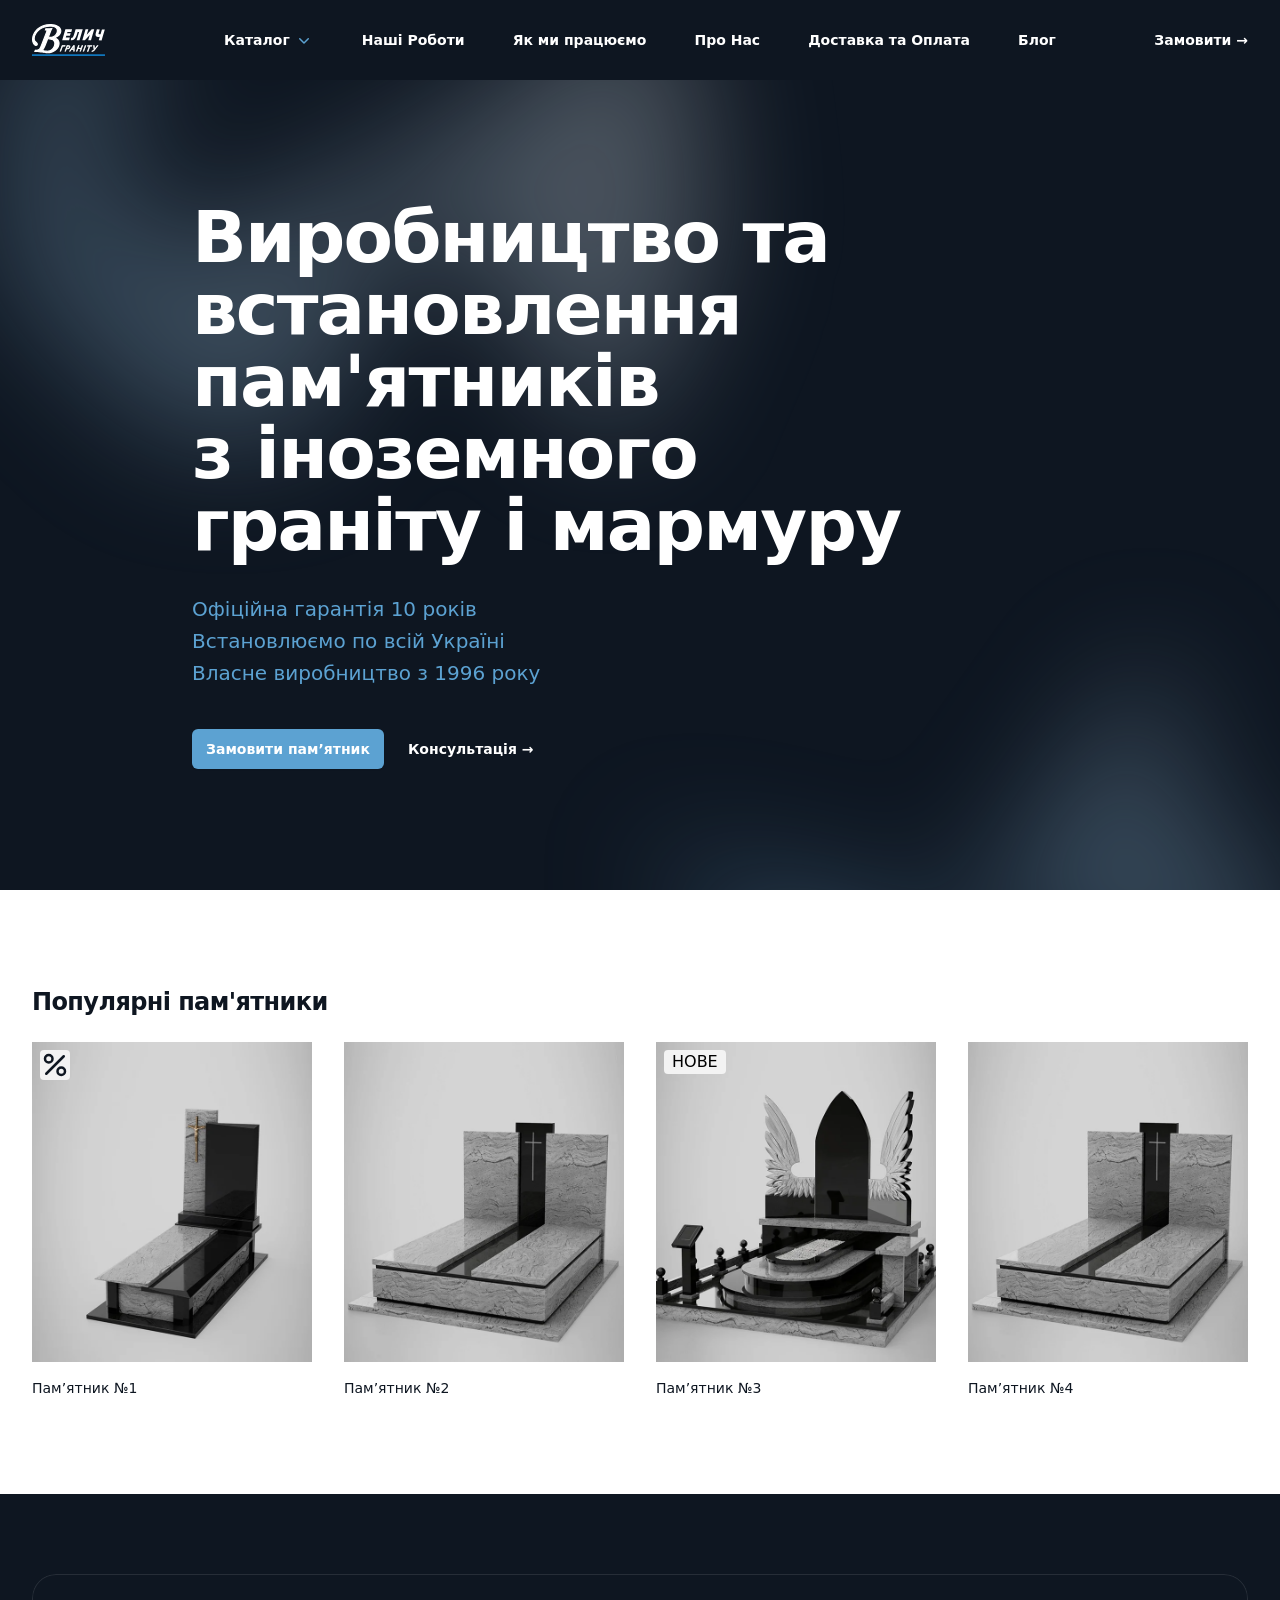
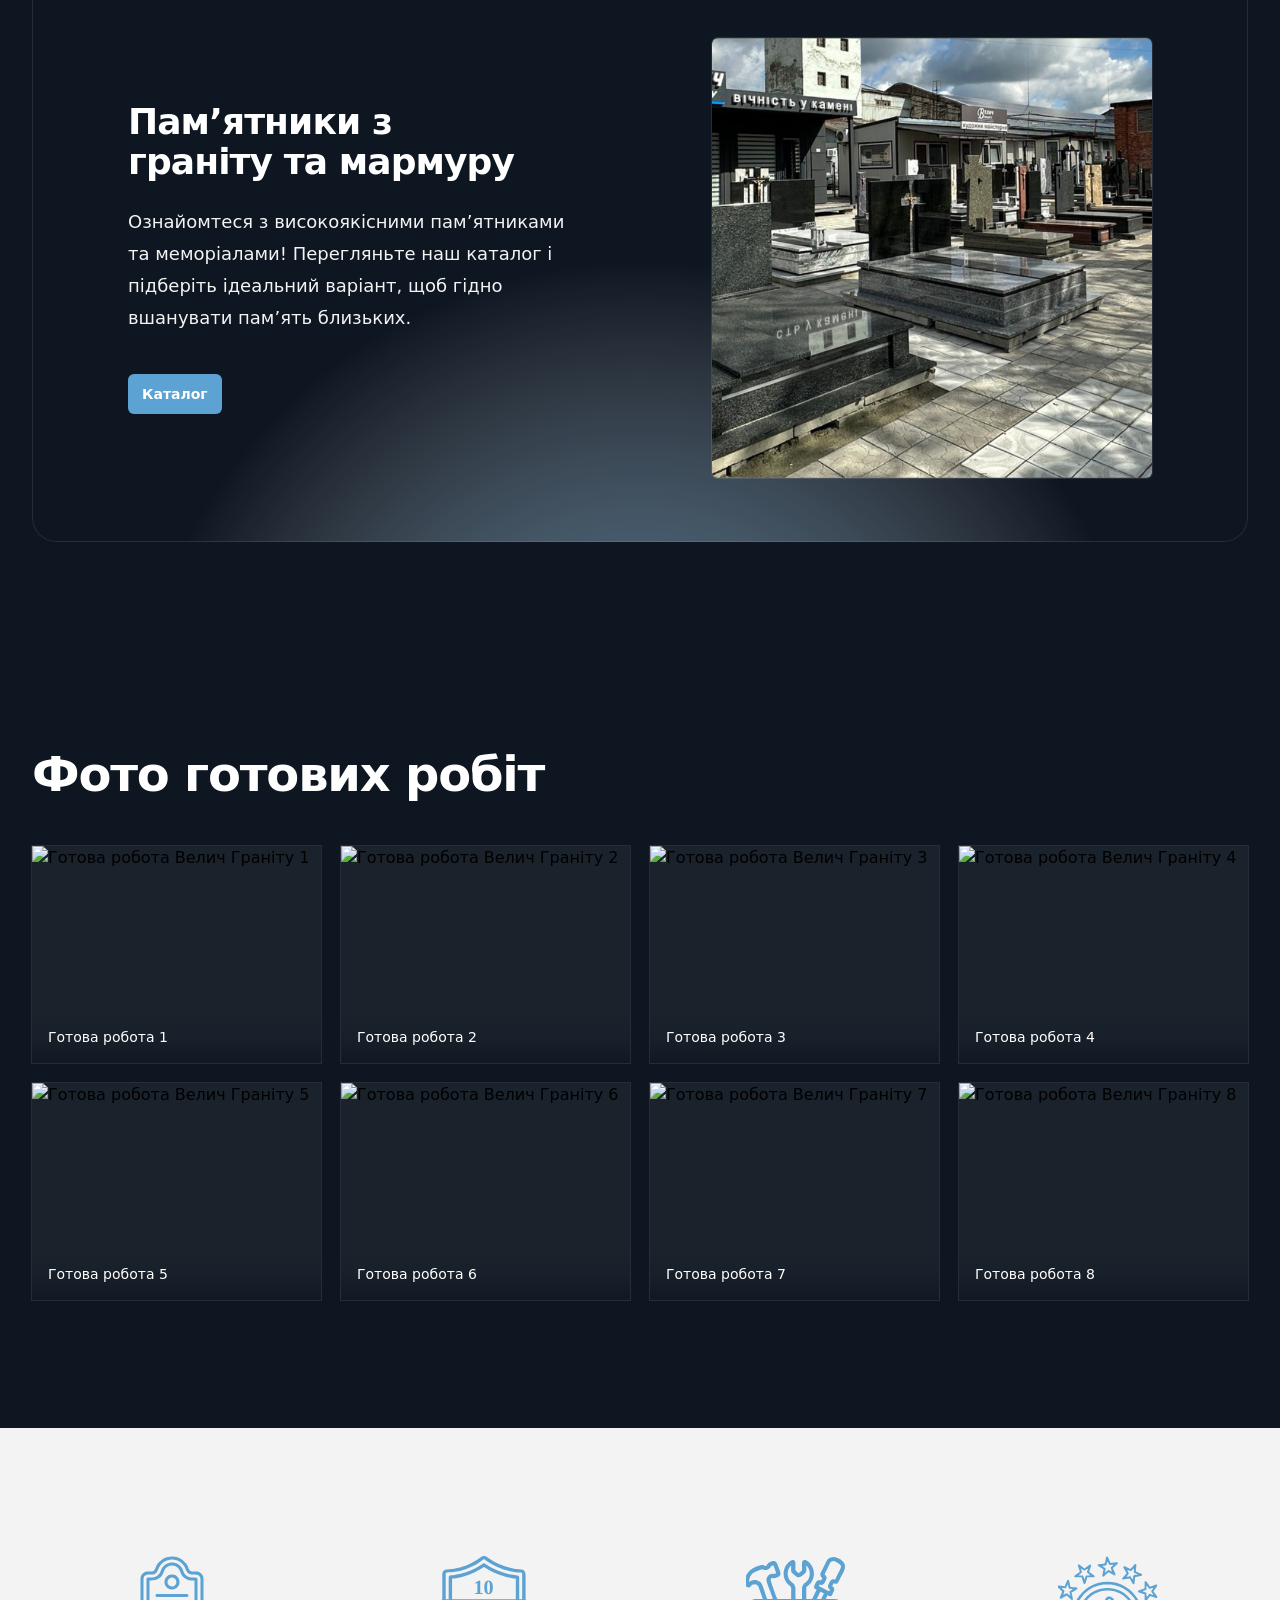
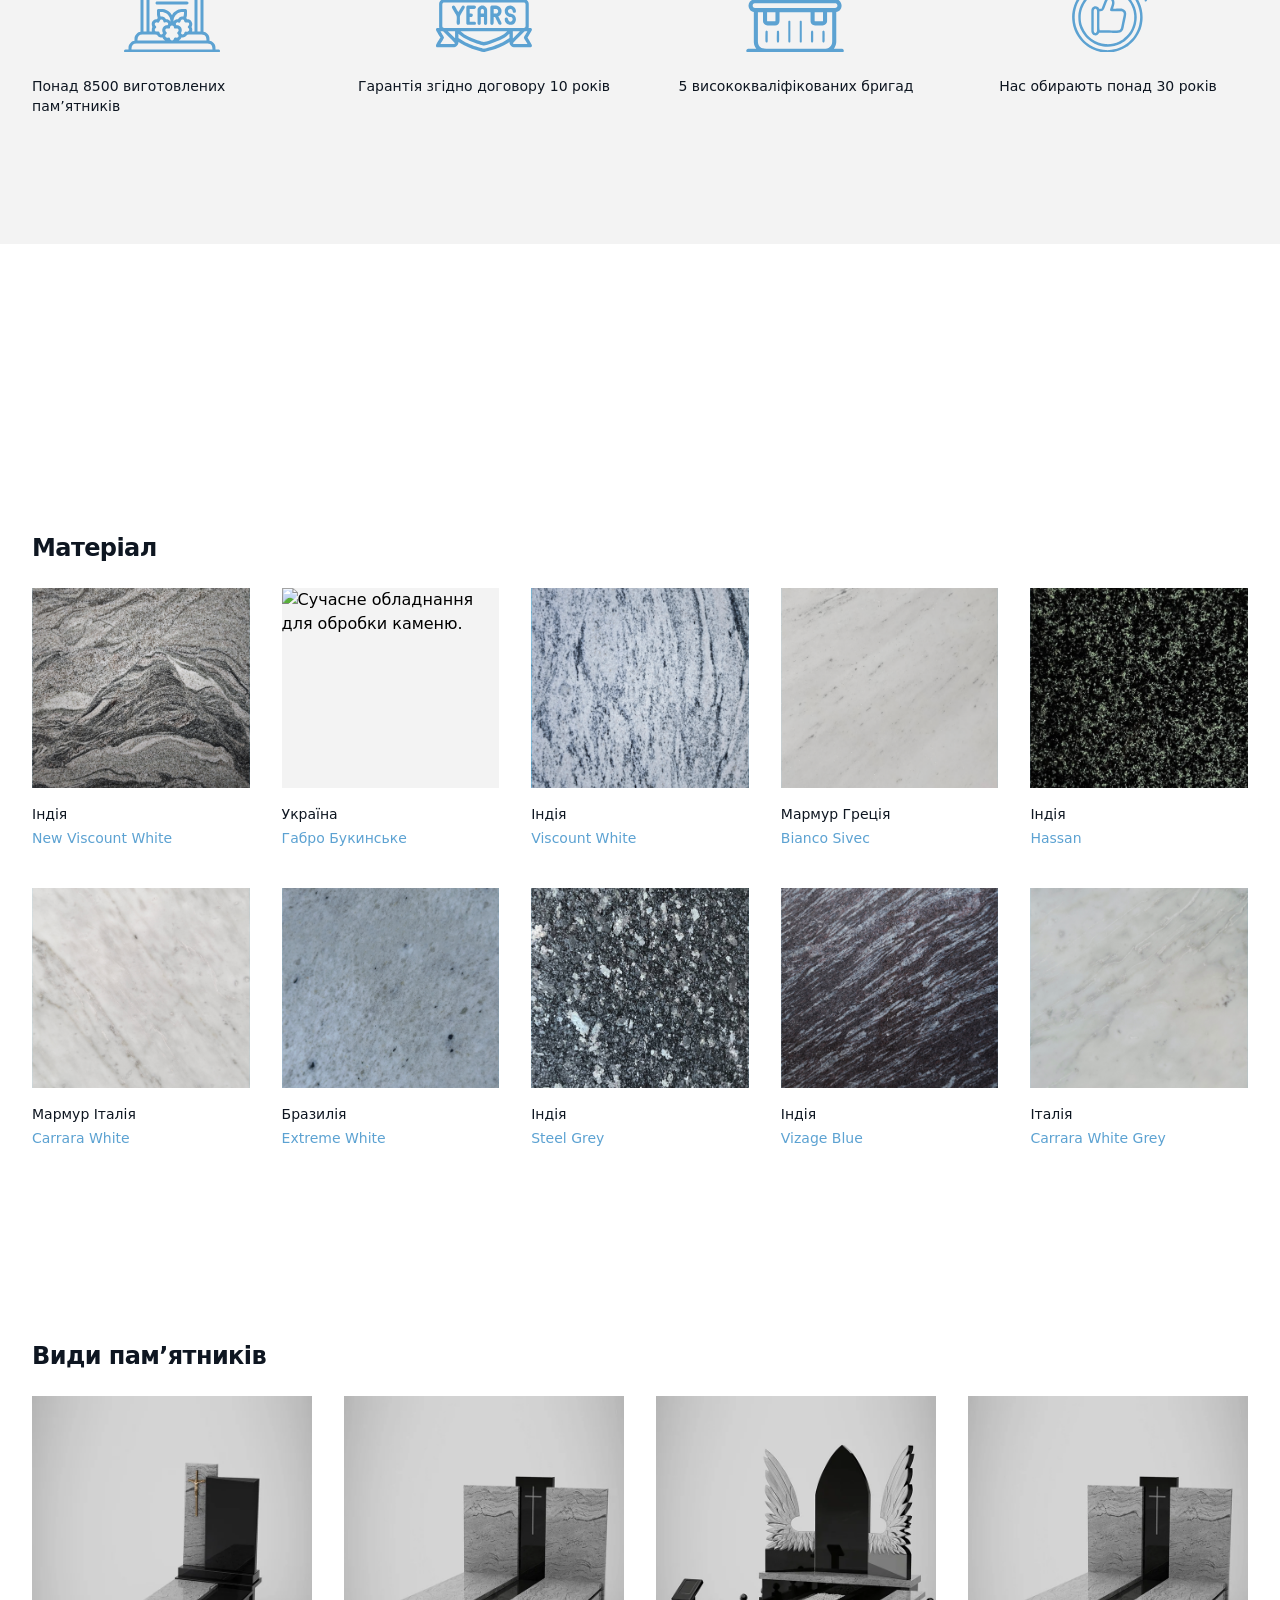
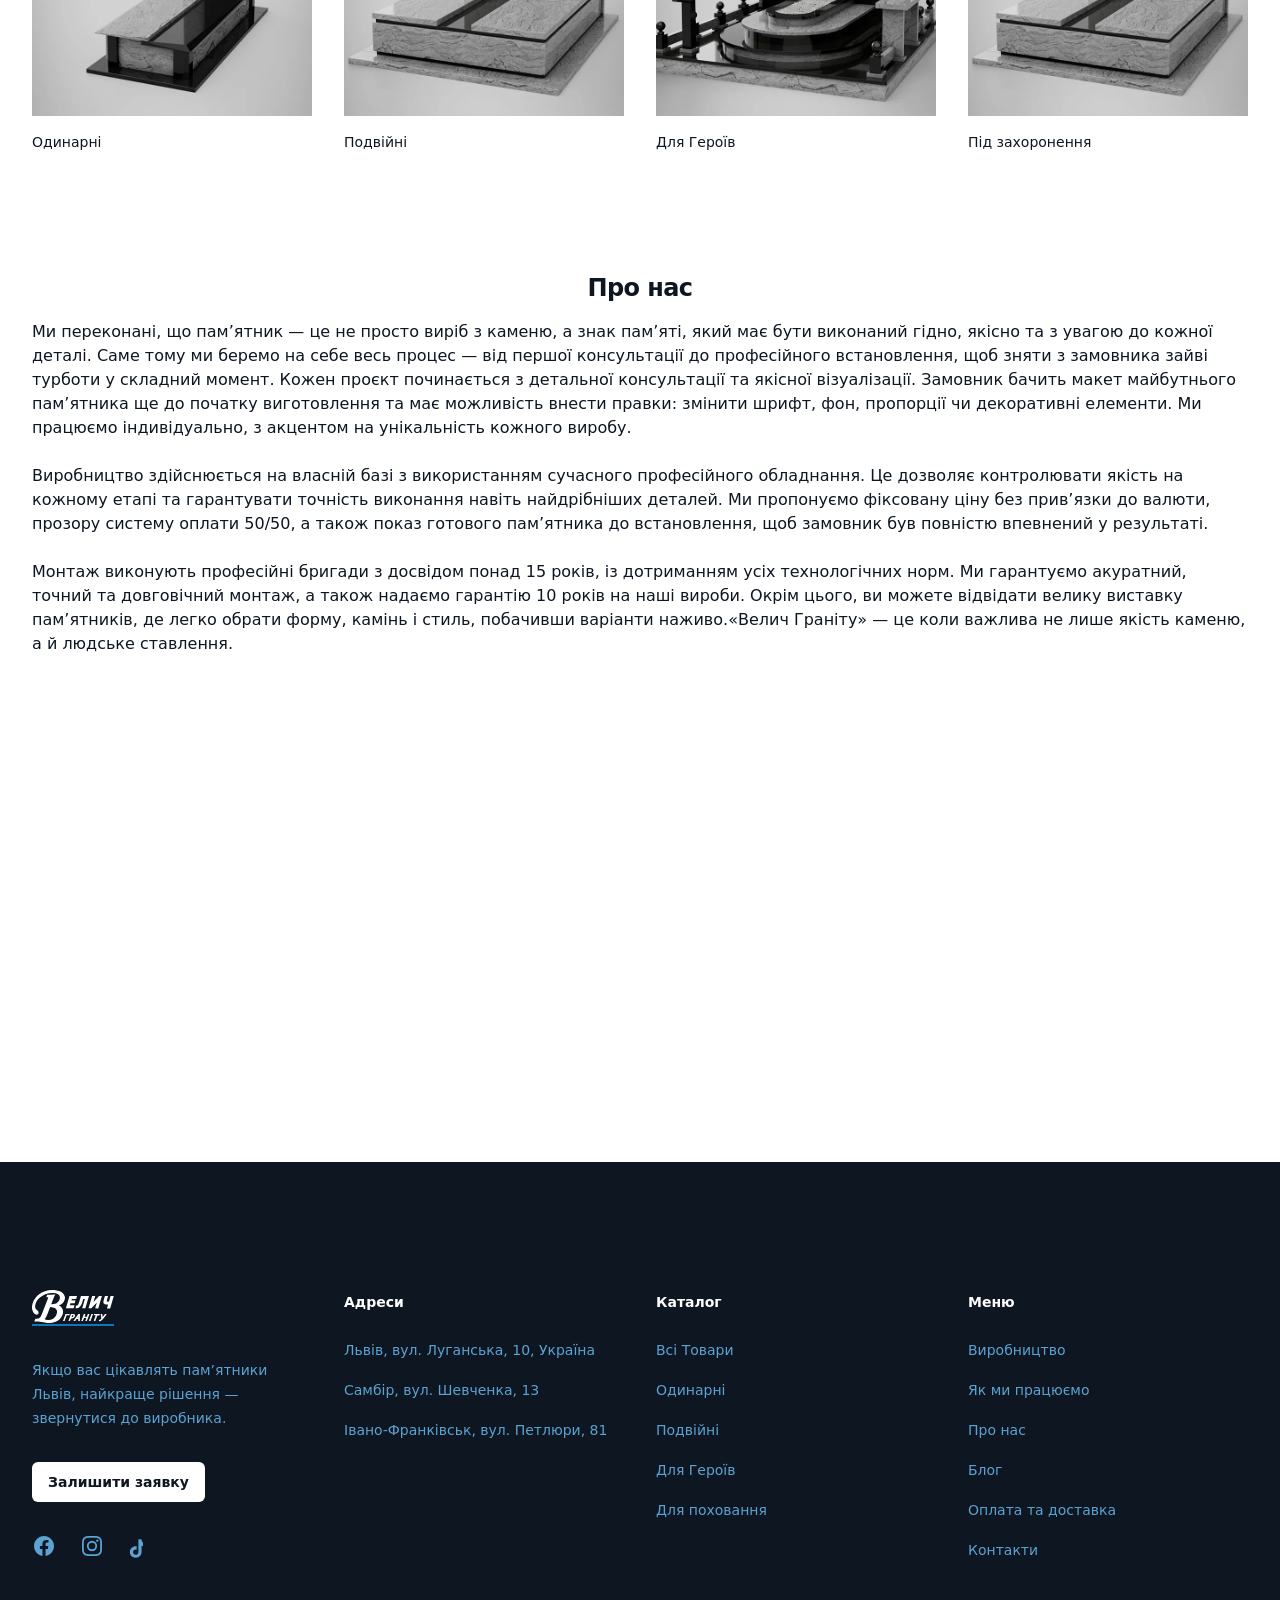
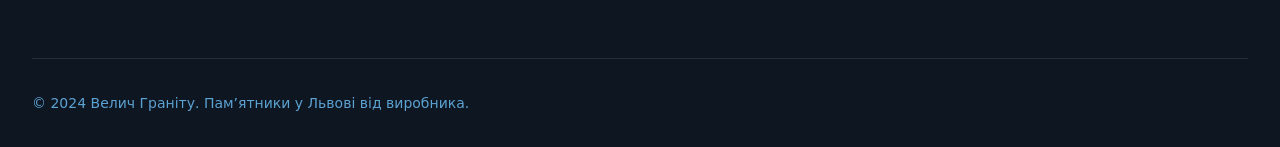
==== commit 1d789549: "upd styles" ====
--- a/index.html
+++ b/index.html
@@ -5,6 +5,8 @@
   <meta charset="UTF-8" />
   <meta name="viewport" content="width=device-width, initial-scale=1.0" />
   <title>Пам’ятники Львів — виготовлення пам’ятників у Львові від виробника Велич Граніту</title>
+  <link rel="stylesheet" href="./assets/index-BEjMiNYO.css">
+  <link rel="stylesheet" href="./assets/index-DVt3Dld_.css">
 </head>
 
 <body>
@@ -887,7 +889,8 @@
       </div>
     </div>
   </footer>
-  <script type="module" src="./src/main.js"></script>
+  <script type="module" src="./assets/index-tPu9oi5y.js"></script>
+  <script type="module" src="./assets/index-DVt3Dld_.js"></script>
 </body>
 
-</html>+</html>
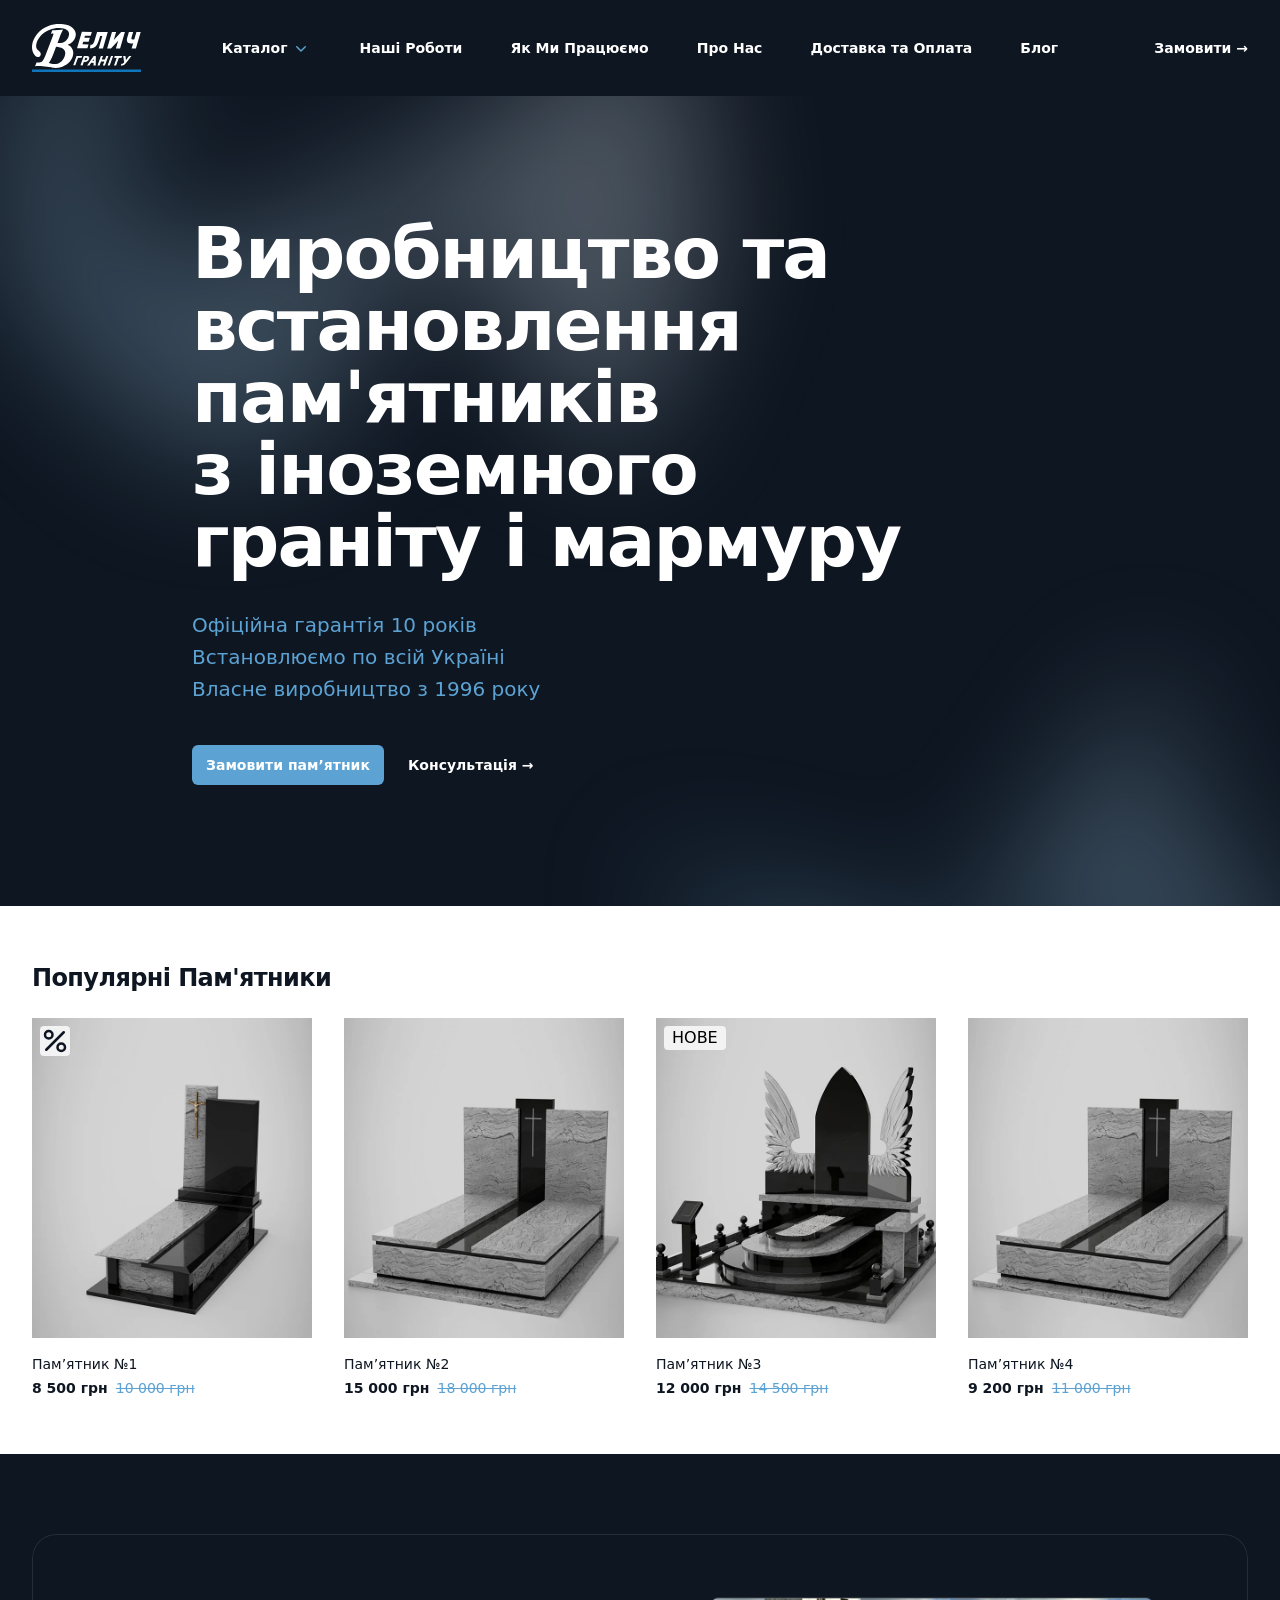
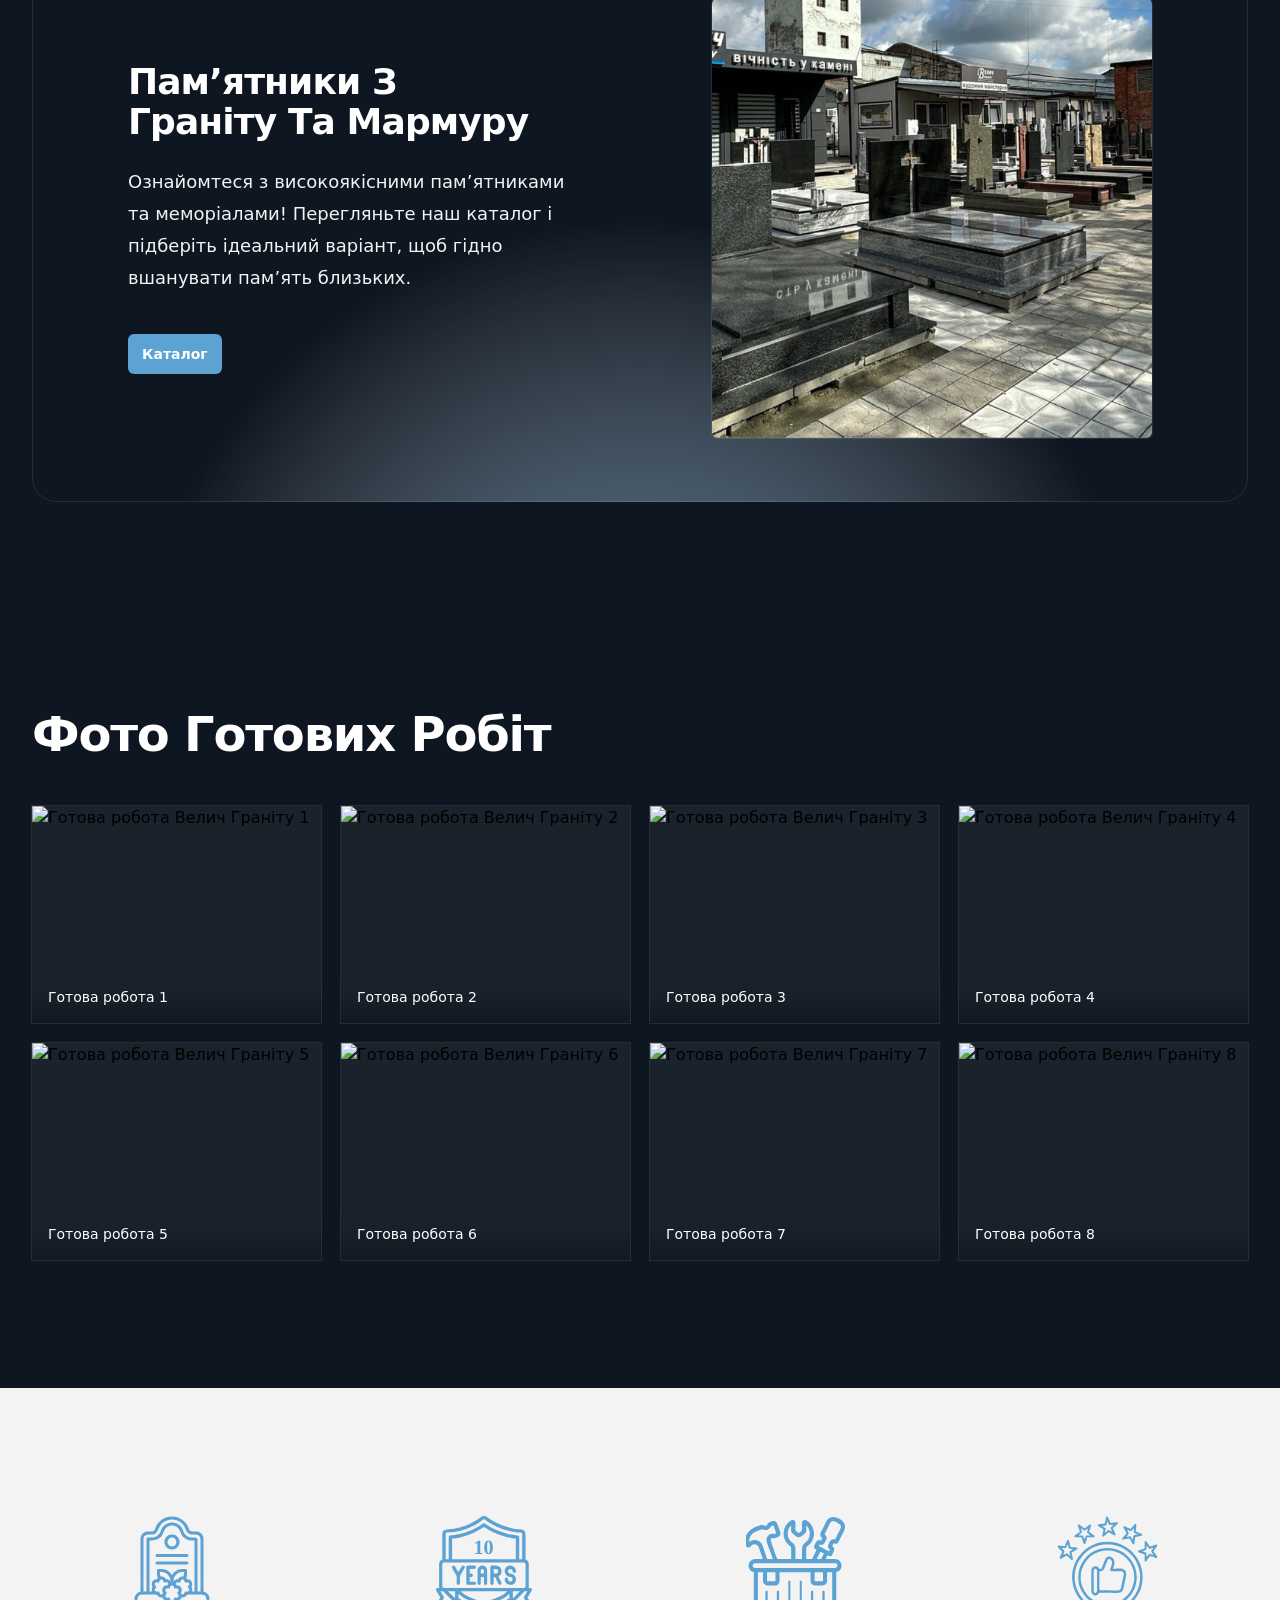
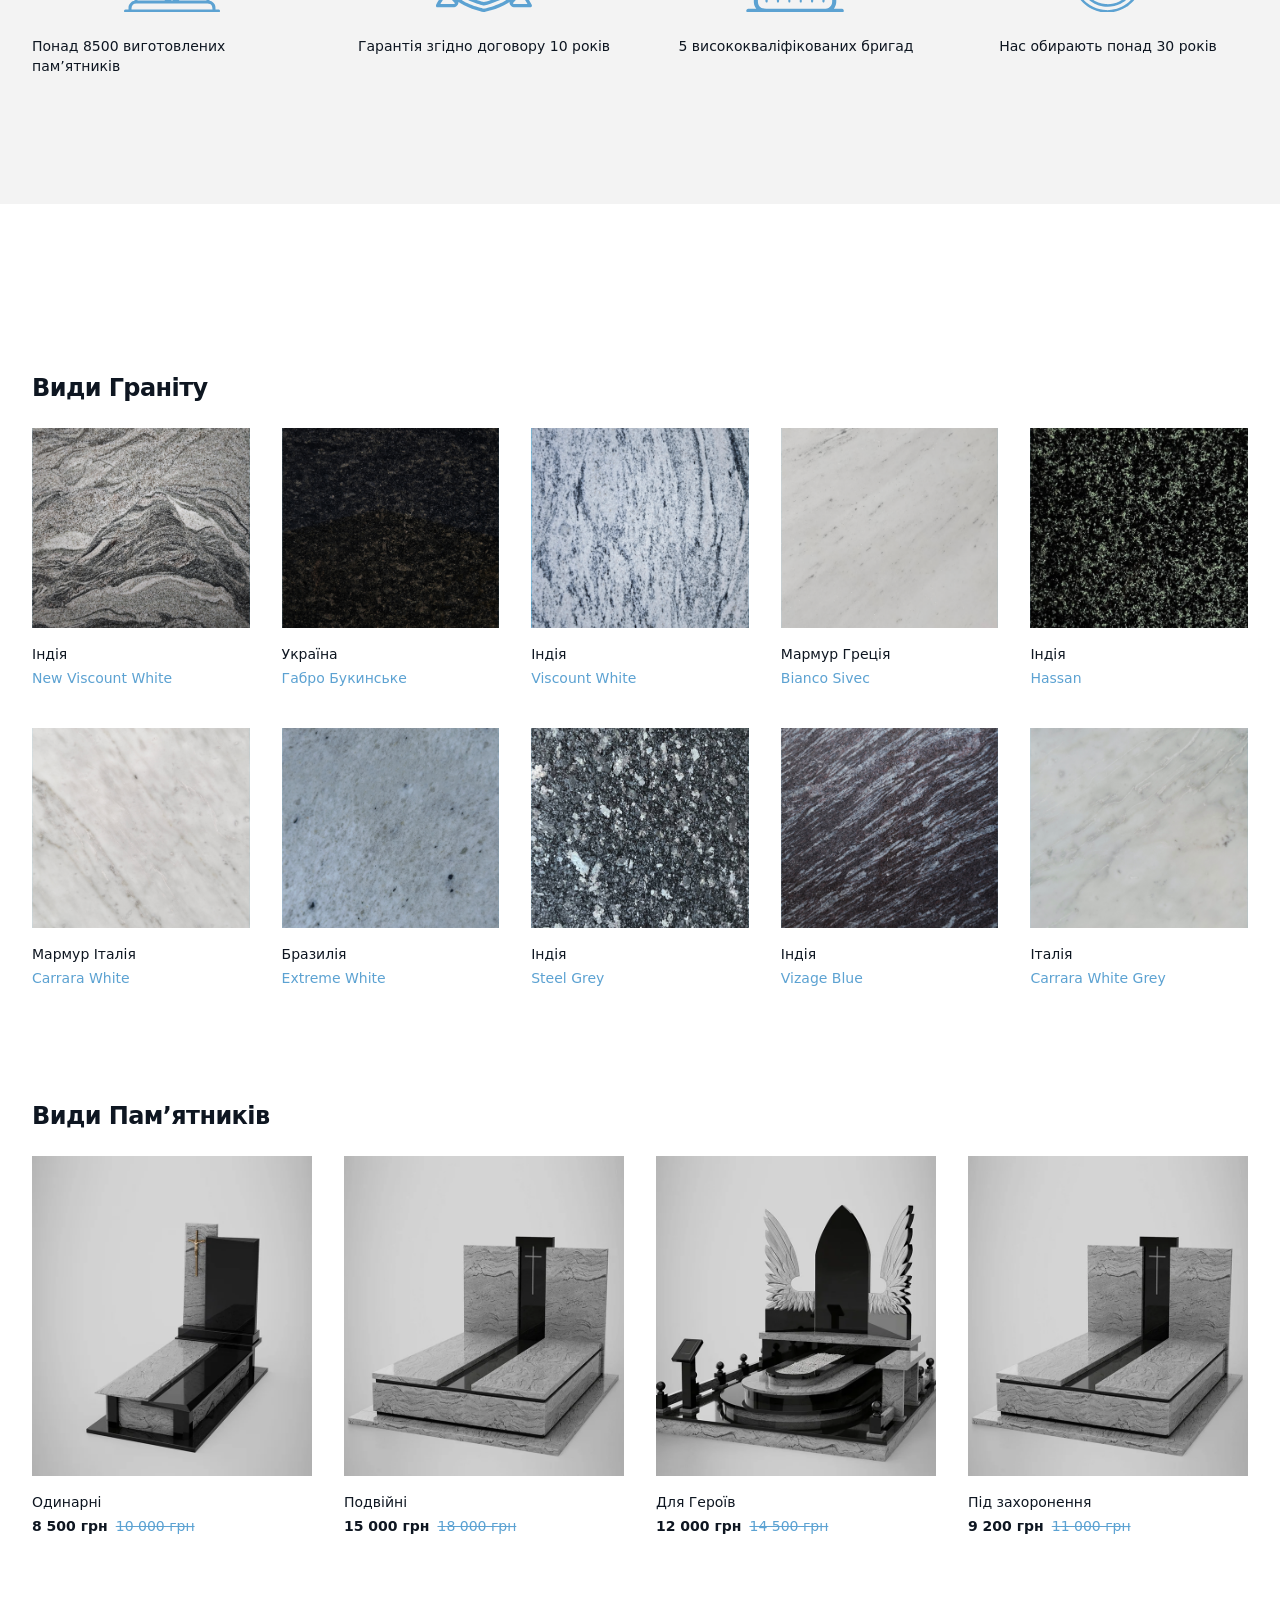
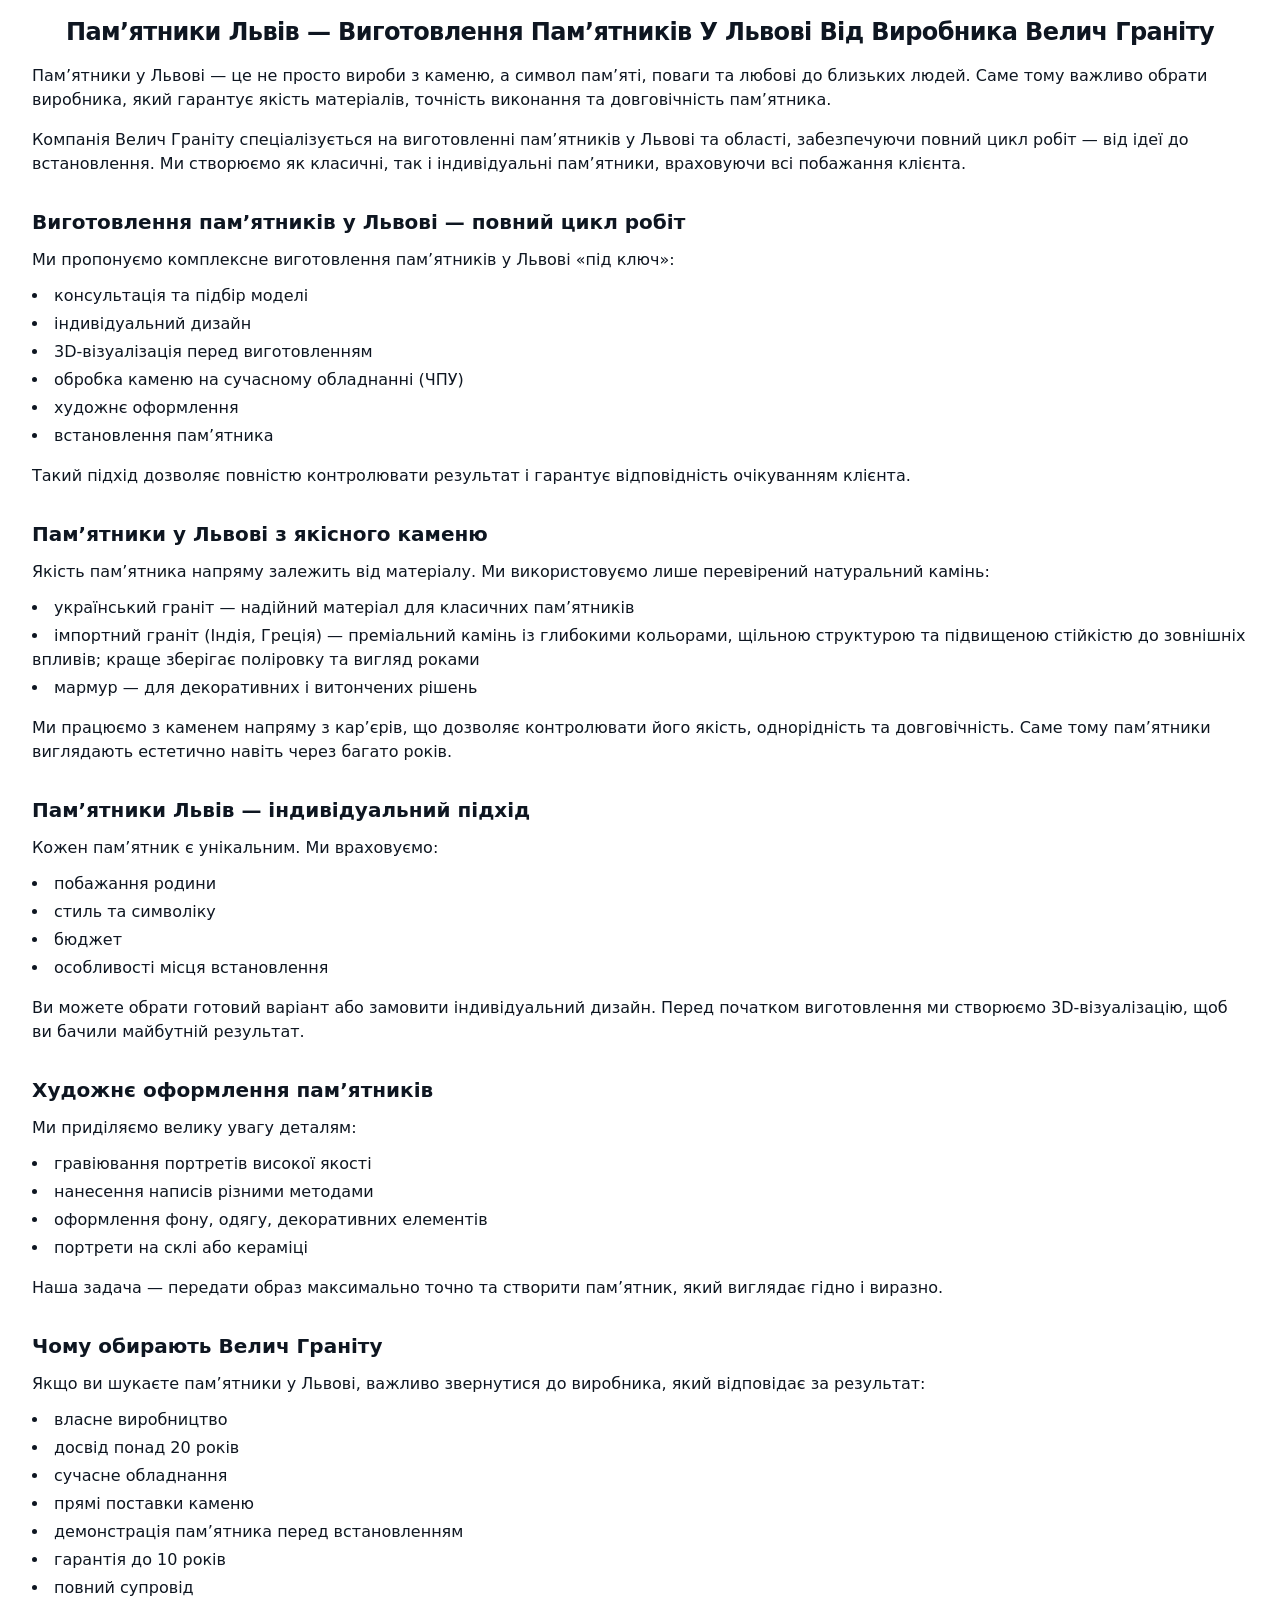
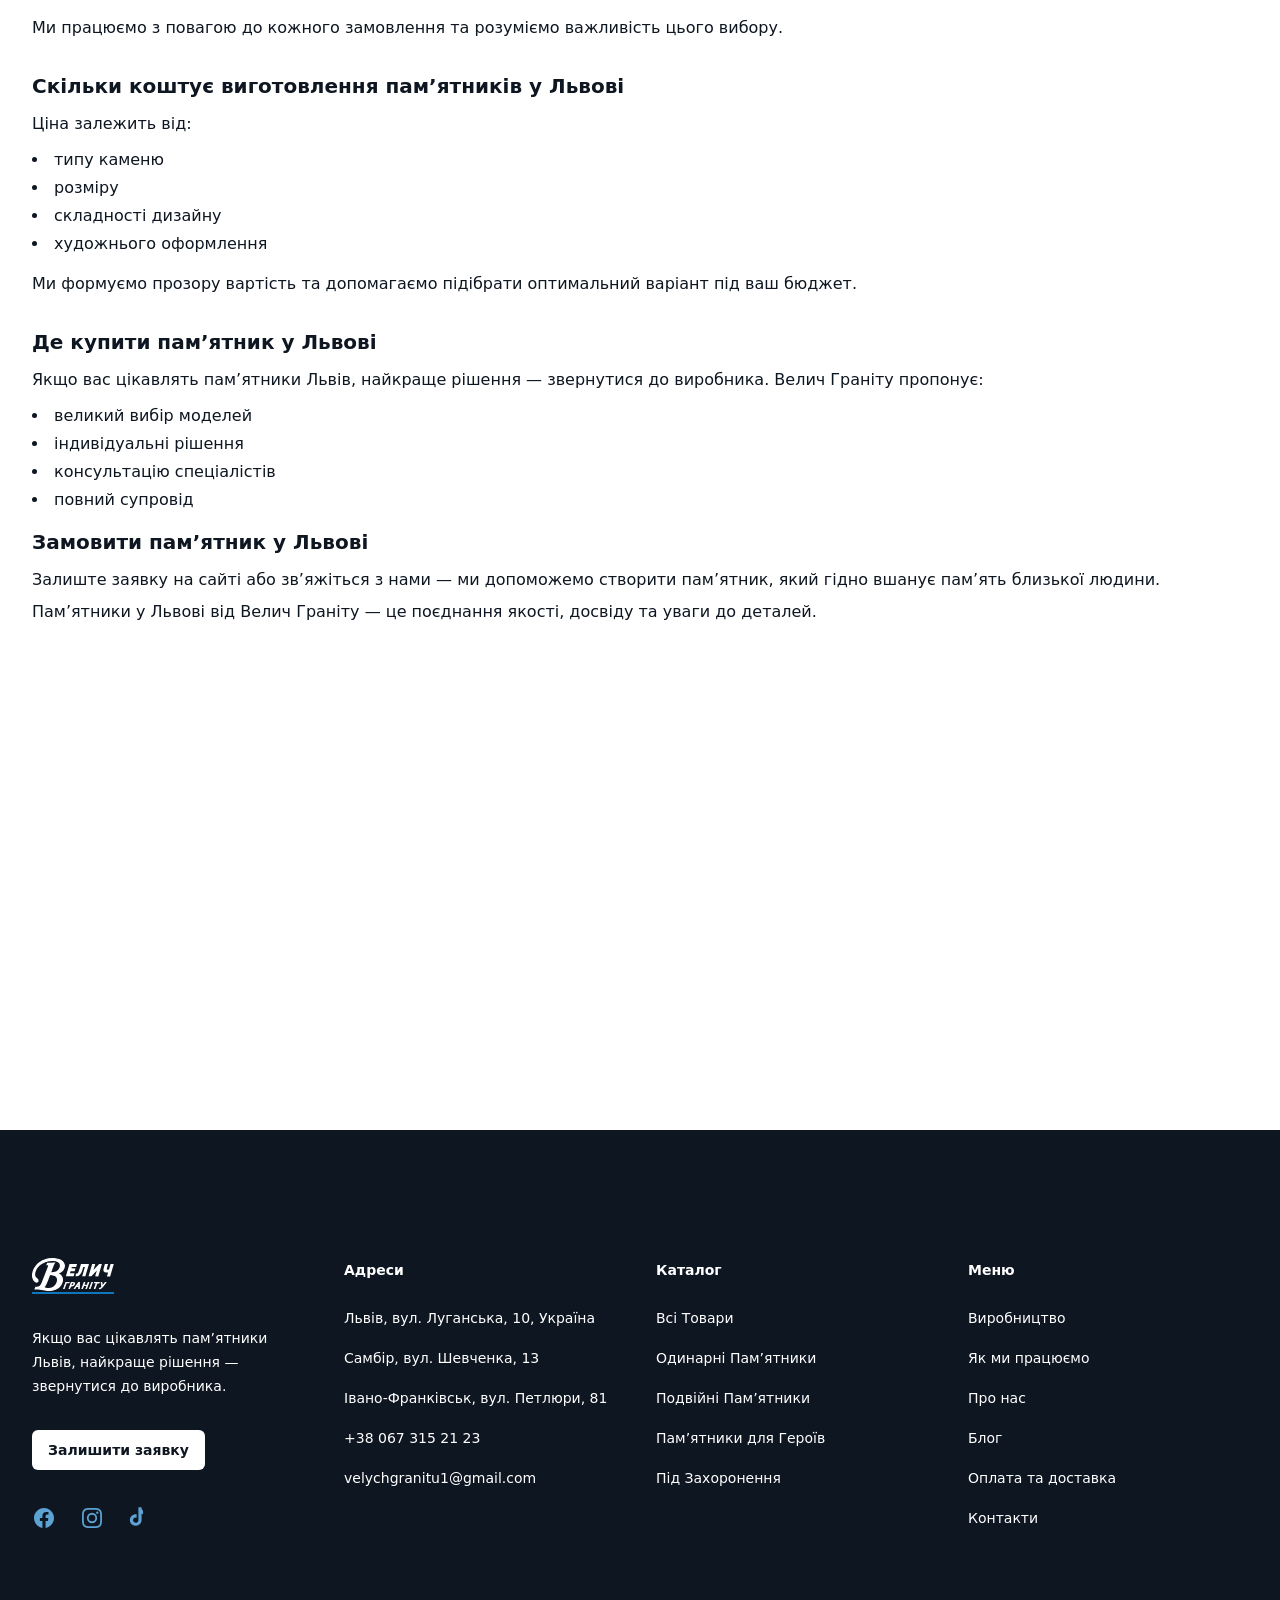
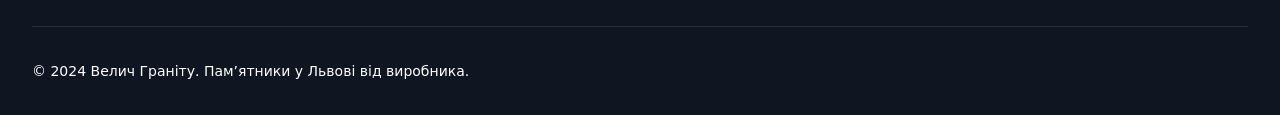
==== commit d8577c64: "pull new" ====
--- a/index.html
+++ b/index.html
@@ -5,166 +5,167 @@
   <meta charset="UTF-8" />
   <meta name="viewport" content="width=device-width, initial-scale=1.0" />
   <title>Пам’ятники Львів — виготовлення пам’ятників у Львові від виробника Велич Граніту</title>
-  <link rel="stylesheet" href="./assets/index-BEjMiNYO.css">
-  <link rel="stylesheet" href="./assets/index-DVt3Dld_.css">
+  <script type="module" crossorigin src="/assets/index-B6aeuDRm.js"></script>
+  <link rel="stylesheet" crossorigin href="/assets/index-eYqrHN2j.css">
 </head>
 
 <body>
-  <div class="bg-gray-900">
-    <header class="bg-gray-900 index-z-0 top-0 z-50 relative">
-      <nav aria-label="Global" class="mx-auto flex max-w-7xl items-center justify-between p-6 lg:px-8">
-        <div class="flex lg:flex-1">
-          <a href="./index.html" class="-m-1.5 p-1.5">
-            <span class="sr-only">Велич Граніту</span>
-            <img src="./images/Logo_SVG_White.svg" alt="" class="h-8 w-auto" />
-          </a>
-        </div>
-        <div class="flex lg:hidden">
-          <button type="button" command="show-modal" commandfor="mobile-menu"
-            class="-m-2.5 inline-flex items-center justify-center rounded-md p-2.5 text-gray-400">
-            <span class="sr-only">Відкрити меню</span>
-            <svg viewBox="0 0 24 24" fill="none" stroke="currentColor" stroke-width="1.5" data-slot="icon"
-              aria-hidden="true" class="size-6">
-              <path d="M3.75 6.75h16.5M3.75 12h16.5m-16.5 5.25h16.5" stroke-linecap="round" stroke-linejoin="round" />
+  <header class="bg-gray-900 index-z-0 top-0 z-50 sticky">
+    <nav aria-label="Global" class="mx-auto flex max-w-7xl items-center justify-between p-6 lg:px-8">
+      <div class="flex lg:flex-1">
+        <a href="./index.html" class="-m-1.5 p-1.5">
+          <span class="sr-only">Велич Граніту</span>
+          <img src="/assets/Logo_SVG_White-p2smqvDc.svg" alt="" class="h-12 w-auto" />
+        </a>
+      </div>
+      <div class="flex lg:hidden">
+        <button type="button" command="show-modal" commandfor="mobile-menu"
+          class="-m-2.5 inline-flex items-center justify-center rounded-md p-2.5 text-gray-400">
+          <span class="sr-only">Відкрити меню</span>
+          <svg viewBox="0 0 24 24" fill="none" stroke="currentColor" stroke-width="1.5" data-slot="icon"
+            aria-hidden="true" class="size-6">
+            <path d="M3.75 6.75h16.5M3.75 12h16.5m-16.5 5.25h16.5" stroke-linecap="round" stroke-linejoin="round" />
+          </svg>
+        </button>
+      </div>
+      <el-popover-group class="hidden lg:flex lg:gap-x-12">
+        <div class="relative">
+          <button popovertarget="desktop-menu-product"
+            class="flex items-center gap-x-1 text-sm/6 font-semibold text-white cursor-pointer">
+            Каталог
+            <svg viewBox="0 0 20 20" fill="currentColor" data-slot="icon" aria-hidden="true"
+              class="size-5 flex-none text-gray-500">
+              <path
+                d="M5.22 8.22a.75.75 0 0 1 1.06 0L10 11.94l3.72-3.72a.75.75 0 1 1 1.06 1.06l-4.25 4.25a.75.75 0 0 1-1.06 0L5.22 9.28a.75.75 0 0 1 0-1.06Z"
+                clip-rule="evenodd" fill-rule="evenodd" />
             </svg>
           </button>
-        </div>
-        <el-popover-group class="hidden lg:flex lg:gap-x-12">
-          <div class="relative">
-            <button popovertarget="desktop-menu-product"
-              class="flex items-center gap-x-1 text-sm/6 font-semibold text-white cursor-pointer">
-              Каталог
-              <svg viewBox="0 0 20 20" fill="currentColor" data-slot="icon" aria-hidden="true"
-                class="size-5 flex-none text-gray-500">
-                <path
-                  d="M5.22 8.22a.75.75 0 0 1 1.06 0L10 11.94l3.72-3.72a.75.75 0 1 1 1.06 1.06l-4.25 4.25a.75.75 0 0 1-1.06 0L5.22 9.28a.75.75 0 0 1 0-1.06Z"
-                  clip-rule="evenodd" fill-rule="evenodd" />
-              </svg>
-            </button>
-
-            <el-popover id="desktop-menu-product" anchor="bottom" popover
-              class="w-screen max-w-md overflow-hidden rounded-3xl bg-gray-800 outline-1 -outline-offset-1 outline-white/10 transition transition-discrete [--anchor-gap:--spacing(3)] backdrop:bg-transparent open:block data-closed:translate-y-1 data-closed:opacity-0 data-enter:duration-200 data-enter:ease-out data-leave:duration-150 data-leave:ease-in">
-              <div class="p-4">
-                <div class="group relative flex items-center gap-x-6 rounded-lg p-4 text-sm/6 hover:bg-white/5">
-                  <div class="flex-auto">
-                    <a href="#" class="block font-semibold text-white">
-                      Одинарні
-                      <span class="absolute inset-0"></span>
-                    </a>
+
+          <el-popover id="desktop-menu-product" anchor="bottom" popover
+            class="w-screen max-w-md overflow-hidden rounded-3xl bg-gray-800 outline-1 -outline-offset-1 outline-white/10 transition transition-discrete [--anchor-gap:--spacing(3)] backdrop:bg-transparent open:block data-closed:translate-y-1 data-closed:opacity-0 data-enter:duration-200 data-enter:ease-out data-leave:duration-150 data-leave:ease-in">
+            <div class="p-4">
+              <div class="group relative flex items-center gap-x-6 rounded-lg p-4 text-sm/6 hover:bg-white/5">
+                <div class="flex-auto">
+                  <a href="./product.html" class="block font-semibold text-white">
+                    Одинарні
+                    <span class="absolute inset-0"></span>
+                  </a>
+                </div>
+              </div>
+              <div class="group relative flex items-center gap-x-6 rounded-lg p-4 text-sm/6 hover:bg-white/5">
+                <div class="flex-auto">
+                  <a href="./product.html" class="block font-semibold text-white">
+                    Подвійні
+                    <span class="absolute inset-0"></span>
+                  </a>
+                </div>
+              </div>
+              <div class="group relative flex items-center gap-x-6 rounded-lg p-4 text-sm/6 hover:bg-white/5">
+                <div class="flex-auto">
+                  <a href="./product.html" class="block font-semibold text-white">
+                    Для Героїв
+                    <span class="absolute inset-0"></span>
+                  </a>
+                </div>
+              </div>
+              <div class="group relative flex items-center gap-x-6 rounded-lg p-4 text-sm/6 hover:bg-white/5">
+                <div class="flex-auto">
+                  <a href="./product.html" class="block font-semibold text-white">
+                    Під захоронення
+                    <span class="absolute inset-0"></span>
+                  </a>
+                </div>
+              </div>
+            </div>
+          </el-popover>
+        </div>
+
+        <a href="./categories.html" class="text-sm/6 font-semibold text-white">Наші Роботи</a>
+        <a href="./how_we_work.html" class="text-sm/6 font-semibold text-white">Як Ми Працюємо</a>
+        <a href="./about_us.html" class="text-sm/6 font-semibold text-white">Про Нас</a>
+        <a href="./delivery_payment.html" class="text-sm/6 font-semibold text-white">Доставка та Оплата</a>
+        <a href="./blog.html" class="text-sm/6 font-semibold text-white">Блог</a>
+      </el-popover-group>
+      <div class="hidden lg:flex lg:flex-1 lg:justify-end">
+        <a href="tel:+38 067 315 21 23" class="text-sm/6 font-semibold text-white">Замовити <span
+            aria-hidden="true">&rarr;</span></a>
+      </div>
+    </nav>
+    <el-dialog>
+      <dialog id="mobile-menu" class="backdrop:bg-transparent lg:hidden">
+        <div tabindex="0" class="fixed inset-0 focus:outline-none">
+          <el-dialog-panel
+            class="fixed inset-y-0 right-0 z-50 w-full overflow-y-auto bg-gray-900 p-6 sm:max-w-sm sm:ring-1 sm:ring-gray-100/10">
+            <div class="flex items-center justify-between">
+              <a href="./index.html" class="-m-1.5 p-1.5">
+                <span class="sr-only">Велич Граніту</span>
+                <img src="/assets/Logo_SVG_White-p2smqvDc.svg" alt="" class="h-8 w-auto" />
+              </a>
+              <button type="button" command="close" commandfor="mobile-menu"
+                class="-m-2.5 rounded-md p-2.5 text-gray-400">
+                <span class="sr-only">Закрити меню</span>
+                <svg viewBox="0 0 24 24" fill="none" stroke="currentColor" stroke-width="1.5" data-slot="icon"
+                  aria-hidden="true" class="size-6">
+                  <path d="M6 18 18 6M6 6l12 12" stroke-linecap="round" stroke-linejoin="round" />
+                </svg>
+              </button>
+            </div>
+            <div class="mt-6 flow-root">
+              <div class="-my-6 divide-y divide-white/10">
+                <div class="space-y-2 py-6">
+                  <div class="-mx-3">
+                    <button type="button" command="--toggle" commandfor="products"
+                      class="flex w-full items-center justify-between rounded-lg py-2 pr-3.5 pl-3 text-base/7 font-semibold text-white hover:bg-white/5">
+                      Каталог
+                      <svg viewBox="0 0 20 20" fill="currentColor" data-slot="icon" aria-hidden="true"
+                        class="size-5 flex-none in-aria-expanded:rotate-180">
+                        <path
+                          d="M5.22 8.22a.75.75 0 0 1 1.06 0L10 11.94l3.72-3.72a.75.75 0 1 1 1.06 1.06l-4.25 4.25a.75.75 0 0 1-1.06 0L5.22 9.28a.75.75 0 0 1 0-1.06Z"
+                          clip-rule="evenodd" fill-rule="evenodd" />
+                      </svg>
+                    </button>
+                    <el-disclosure id="products" hidden class="mt-2 block space-y-2">
+                      <a href="./category.html"
+                        class="block rounded-lg py-2 pr-3 pl-6 text-sm/7 font-semibold text-white hover:bg-white/5">Одинарні</a>
+                      <a href="./category.html"
+                        class="block rounded-lg py-2 pr-3 pl-6 text-sm/7 font-semibold text-white hover:bg-white/5">Подвійні</a>
+                      <a href="./category.html"
+                        class="block rounded-lg py-2 pr-3 pl-6 text-sm/7 font-semibold text-white hover:bg-white/5">Для
+                        Героїв</a>
+                      <a href="./category.html"
+                        class="block rounded-lg py-2 pr-3 pl-6 text-sm/7 font-semibold text-white hover:bg-white/5">Під
+                        захоронення</a>
+                      <a href="./category.html"
+                        class="block rounded-lg py-2 pr-3 pl-6 text-sm/7 font-semibold text-white hover:bg-white/5">Індивідуальні</a>
+                      <a href="./category.html"
+                        class="block rounded-lg py-2 pr-3 pl-6 text-sm/7 font-semibold text-white hover:bg-white/5">Мармурові</a>
+                      <a href="./category.html"
+                        class="block rounded-lg py-2 pr-3 pl-6 text-sm/7 font-semibold text-white hover:bg-white/5">Гранітні</a>
+                    </el-disclosure>
                   </div>
+                  <a href="./categories.html"
+                    class="-mx-3 block rounded-lg px-3 py-2 text-base/7 font-semibold text-white hover:bg-white/5">Наші
+                    Роботи</a>
+                  <a href="./delivery_payment.html"
+                    class="-mx-3 block rounded-lg px-3 py-2 text-base/7 font-semibold text-white hover:bg-white/5">Доставка
+                    та Оплата</a>
+                  <a href="./about_us.html"
+                    class="-mx-3 block rounded-lg px-3 py-2 text-base/7 font-semibold text-white hover:bg-white/5">Про
+                    Нас</a>
                 </div>
-                <div class="group relative flex items-center gap-x-6 rounded-lg p-4 text-sm/6 hover:bg-white/5">
-                  <div class="flex-auto">
-                    <a href="#" class="block font-semibold text-white">
-                      Подвійні
-                      <span class="absolute inset-0"></span>
-                    </a>
-                  </div>
+                <div class="py-6">
+                  <a href="./checkout.html"
+                    class="-mx-3 block rounded-lg px-3 py-2.5 text-base/7 font-semibold text-white hover:bg-white/5">Замовити
+                    пам’ятник</a>
                 </div>
-                <div class="group relative flex items-center gap-x-6 rounded-lg p-4 text-sm/6 hover:bg-white/5">
-                  <div class="flex-auto">
-                    <a href="#" class="block font-semibold text-white">
-                      Для Героїв
-                      <span class="absolute inset-0"></span>
-                    </a>
-                  </div>
-                </div>
-                <div class="group relative flex items-center gap-x-6 rounded-lg p-4 text-sm/6 hover:bg-white/5">
-                  <div class="flex-auto">
-                    <a href="#" class="block font-semibold text-white">
-                      Під захоронення
-                      <span class="absolute inset-0"></span>
-                    </a>
-                  </div>
-                </div>
-              </div>
-            </el-popover>
-          </div>
-
-          <a href="./catergories.html" class="text-sm/6 font-semibold text-white">Наші Роботи</a>
-          <a href="./how_we_work.html" class="text-sm/6 font-semibold text-white">Як ми працюємо</a>
-          <a href="./about_us.html" class="text-sm/6 font-semibold text-white">Про Нас</a>
-          <a href="./delivery_payment.html" class="text-sm/6 font-semibold text-white">Доставка та Оплата</a>
-          <a href="./blog.html" class="text-sm/6 font-semibold text-white">Блог</a>
-        </el-popover-group>
-        <div class="hidden lg:flex lg:flex-1 lg:justify-end">
-          <a href="#" class="text-sm/6 font-semibold text-white">Замовити <span aria-hidden="true">&rarr;</span></a>
-        </div>
-      </nav>
-      <el-dialog>
-        <dialog id="mobile-menu" class="backdrop:bg-transparent lg:hidden">
-          <div tabindex="0" class="fixed inset-0 focus:outline-none">
-            <el-dialog-panel
-              class="fixed inset-y-0 right-0 z-50 w-full overflow-y-auto bg-gray-900 p-6 sm:max-w-sm sm:ring-1 sm:ring-gray-100/10">
-              <div class="flex items-center justify-between">
-                <a href="./index.html" class="-m-1.5 p-1.5">
-                  <span class="sr-only">Велич Граніту</span>
-                  <img src="./images/Logo_SVG_White.svg" alt="" class="h-8 w-auto" />
-                </a>
-                <button type="button" command="close" commandfor="mobile-menu"
-                  class="-m-2.5 rounded-md p-2.5 text-gray-400">
-                  <span class="sr-only">Закрити меню</span>
-                  <svg viewBox="0 0 24 24" fill="none" stroke="currentColor" stroke-width="1.5" data-slot="icon"
-                    aria-hidden="true" class="size-6">
-                    <path d="M6 18 18 6M6 6l12 12" stroke-linecap="round" stroke-linejoin="round" />
-                  </svg>
-                </button>
-              </div>
-              <div class="mt-6 flow-root">
-                <div class="-my-6 divide-y divide-white/10">
-                  <div class="space-y-2 py-6">
-                    <div class="-mx-3">
-                      <button type="button" command="--toggle" commandfor="products"
-                        class="flex w-full items-center justify-between rounded-lg py-2 pr-3.5 pl-3 text-base/7 font-semibold text-white hover:bg-white/5">
-                        Каталог
-                        <svg viewBox="0 0 20 20" fill="currentColor" data-slot="icon" aria-hidden="true"
-                          class="size-5 flex-none in-aria-expanded:rotate-180">
-                          <path
-                            d="M5.22 8.22a.75.75 0 0 1 1.06 0L10 11.94l3.72-3.72a.75.75 0 1 1 1.06 1.06l-4.25 4.25a.75.75 0 0 1-1.06 0L5.22 9.28a.75.75 0 0 1 0-1.06Z"
-                            clip-rule="evenodd" fill-rule="evenodd" />
-                        </svg>
-                      </button>
-                      <el-disclosure id="products" hidden class="mt-2 block space-y-2">
-                        <a href="#"
-                          class="block rounded-lg py-2 pr-3 pl-6 text-sm/7 font-semibold text-white hover:bg-white/5">Одинарні</a>
-                        <a href="#"
-                          class="block rounded-lg py-2 pr-3 pl-6 text-sm/7 font-semibold text-white hover:bg-white/5">Подвійні</a>
-                        <a href="#"
-                          class="block rounded-lg py-2 pr-3 pl-6 text-sm/7 font-semibold text-white hover:bg-white/5">Для
-                          Героїв</a>
-                        <a href="#"
-                          class="block rounded-lg py-2 pr-3 pl-6 text-sm/7 font-semibold text-white hover:bg-white/5">Під
-                          захоронення</a>
-                        <a href="#"
-                          class="block rounded-lg py-2 pr-3 pl-6 text-sm/7 font-semibold text-white hover:bg-white/5">Індивідуальні</a>
-                        <a href="#"
-                          class="block rounded-lg py-2 pr-3 pl-6 text-sm/7 font-semibold text-white hover:bg-white/5">Мармурові</a>
-                        <a href="#"
-                          class="block rounded-lg py-2 pr-3 pl-6 text-sm/7 font-semibold text-white hover:bg-white/5">Гранітні</a>
-                      </el-disclosure>
-                    </div>
-                    <a href="#"
-                      class="-mx-3 block rounded-lg px-3 py-2 text-base/7 font-semibold text-white hover:bg-white/5">Наші
-                      Роботи</a>
-                    <a href="#"
-                      class="-mx-3 block rounded-lg px-3 py-2 text-base/7 font-semibold text-white hover:bg-white/5">Доставка
-                      та Оплата</a>
-                    <a href="#"
-                      class="-mx-3 block rounded-lg px-3 py-2 text-base/7 font-semibold text-white hover:bg-white/5">Про
-                      Нас</a>
-                  </div>
-                  <div class="py-6">
-                    <a href="#"
-                      class="-mx-3 block rounded-lg px-3 py-2.5 text-base/7 font-semibold text-white hover:bg-white/5">Замовити
-                      пам’ятник</a>
-                  </div>
-                </div>
-              </div>
-            </el-dialog-panel>
-          </div>
-        </dialog>
-      </el-dialog>
-    </header>
+              </div>
+            </div>
+          </el-dialog-panel>
+        </div>
+      </dialog>
+    </el-dialog>
+  </header>
+  <div class="bg-gray-900">
     <div class="relative isolate px-6 flex items-center lg:px-8 min-h-[90vh] overflow-hidden">
       <div aria-hidden="true"
         class="absolute inset-x-0 -top-40 -z-10 transform-gpu overflow-hidden blur-3xl sm:-top-80">
@@ -186,10 +187,11 @@
             </ul>
           </div>
           <div class="mt-10 flex items-center gap-x-6">
-            <a href="#"
+            <a href="./checkout.html"
               class="rounded-md bg-indigo-500 px-3.5 py-2.5 text-sm font-semibold text-white shadow-xs hover:bg-indigo-400 focus-visible:outline-2 focus-visible:outline-offset-2 focus-visible:outline-indigo-500">Замовити
               пам’ятник</a>
-            <a href="#" class="text-sm/6 font-semibold text-white">Консультація <span aria-hidden="true">→</span></a>
+            <a href="./contact.html" class="text-sm/6 font-semibold text-white">Консультація <span
+                aria-hidden="true">→</span></a>
           </div>
         </div>
       </div>
@@ -203,11 +205,11 @@
     </div>
   </div>
   <div class="bg-white">
-    <div class="mx-auto max-w-2xl px-4 py-16 sm:px-6 sm:py-24 lg:max-w-7xl lg:px-8">
-      <h2 class="text-2xl font-bold tracking-tight text-gray-900">Популярні пам'ятники</h2>
+    <div class="mx-auto max-w-2xl px-4 py-16 sm:px-6 sm:py-14 lg:max-w-7xl lg:px-8">
+      <h2 class="text-2xl font-bold tracking-tight text-gray-900 capitalize">Популярні Пам'ятники</h2>
 
       <div class="mt-6 grid grid-cols-1 gap-x-6 gap-y-10 sm:grid-cols-2 lg:grid-cols-4 xl:gap-x-8">
-        <div class="group relative">
+        <div class="product__card group relative">
           <div class="absolute top-2 left-2 bg-gray-200 rounded-sm">
             <svg xmlns="http://www.w3.org/2000/svg" width="30px" height="30px" viewBox="0 0 24 24" fill="none">
               <path d="M19 5L5 19" stroke="#0E1621" stroke-width="2" stroke-linecap="round" stroke-linejoin="round" />
@@ -219,7 +221,7 @@
                 stroke="#0E1621" stroke-width="2" stroke-linecap="round" stroke-linejoin="round" />
             </svg>
           </div>
-          <img src="./images/123.jpg" alt="Пам’ять, повага та любов до близьких людей."
+          <img src="/assets/123-D-hOXM5c.jpg" alt="Пам’ять, повага та любов до близьких людей."
             class="aspect-square w-full bg-gray-200 object-cover group-hover:opacity-75 lg:aspect-auto lg:h-80" />
           <div class="mt-4 flex justify-between flex-col">
             <div>
@@ -229,11 +231,15 @@
                   Пам’ятник №1
                 </a>
               </h3>
-            </div>
-          </div>
-        </div>
-        <div class="group relative">
-          <img src="./images/1234.jpg" alt="Повний цикл виготовлення пам’ятників."
+              <div class="mt-1 flex items-center gap-2">
+                <span class="text-sm font-semibold text-gray-900">8 500 грн</span>
+                <span class="text-sm text-gray-400 line-through">10 000 грн</span>
+              </div>
+            </div>
+          </div>
+        </div>
+        <div class="product__card group relative">
+          <img src="/assets/1234-p1DztAX5.jpg" alt="Повний цикл виготовлення пам’ятників."
             class="aspect-square w-full bg-gray-200 object-cover group-hover:opacity-75 lg:aspect-auto lg:h-80" />
           <div class="mt-4 flex justify-between flex-col">
             <div>
@@ -243,14 +249,18 @@
                   Пам’ятник №2
                 </a>
               </h3>
-            </div>
-          </div>
-        </div>
-        <div class="group relative">
+              <div class="mt-1 flex items-center gap-2">
+                <span class="text-sm font-semibold text-gray-900">15 000 грн</span>
+                <span class="text-sm text-gray-400 line-through">18 000 грн</span>
+              </div>
+            </div>
+          </div>
+        </div>
+        <div class="product__card group relative">
           <div class="absolute top-2 left-2 bg-amber-200 rounded-sm px-2 font-medium color-olive-800">
             НОВЕ
           </div>
-          <img src="./images/12345.jpg" alt="Повага до кожного замовлення."
+          <img src="/assets/12345-BknGbxlE.jpg" alt="Повага до кожного замовлення."
             class="aspect-square w-full bg-gray-200 object-cover group-hover:opacity-75 lg:aspect-auto lg:h-80" />
           <div class="mt-4 flex justify-between flex-col">
             <div>
@@ -260,11 +270,15 @@
                   Пам’ятник №3
                 </a>
               </h3>
-            </div>
-          </div>
-        </div>
-        <div class="group relative">
-          <img src="./images/1234.jpg" alt="Повага до кожного замовлення."
+              <div class="mt-1 flex items-center gap-2">
+                <span class="text-sm font-semibold text-gray-900">12 000 грн</span>
+                <span class="text-sm text-gray-400 line-through">14 500 грн</span>
+              </div>
+            </div>
+          </div>
+        </div>
+        <div class="product__card group relative">
+          <img src="/assets/1234-p1DztAX5.jpg" alt="Повага до кожного замовлення."
             class="aspect-square w-full bg-gray-200 object-cover group-hover:opacity-75 lg:aspect-auto lg:h-80" />
           <div class="mt-4 flex justify-between flex-col">
             <div>
@@ -274,6 +288,10 @@
                   Пам’ятник №4
                 </a>
               </h3>
+              <div class="mt-1 flex items-center gap-2">
+                <span class="text-sm font-semibold text-gray-900">9 200 грн</span>
+                <span class="text-sm text-gray-400 line-through">11 000 грн</span>
+              </div>
             </div>
           </div>
         </div>
@@ -296,18 +314,19 @@
           </defs>
         </svg>
         <div class="mx-auto max-w-md text-center lg:mx-0 lg:flex-auto lg:py-32 lg:text-left">
-          <h2 class="text-3xl font-semibold tracking-tight text-balance text-white sm:text-4xl">Пам’ятники з граніту та
+          <h2 class="text-3xl font-semibold tracking-tight text-balance text-white sm:text-4xl capitalize">Пам’ятники з
+            граніту та
             мармуру</h2>
           <p class="mt-6 text-lg/8 text-pretty text-gray-300">Ознайомтеся з високоякісними пам’ятниками та меморіалами!
             Перегляньте наш каталог і підберіть ідеальний варіант, щоб гідно вшанувати пам’ять близьких.
           </p>
           <div class="mt-10 flex items-center justify-center gap-x-6 lg:justify-start">
-            <a href="./catergory.html"
+            <a href="./categories.html"
               class="rounded-md bg-indigo-500 px-3.5 py-2.5 text-sm font-semibold text-white shadow-xs hover:bg-indigo-400 focus-visible:outline-2 focus-visible:outline-offset-2 focus-visible:outline-indigo-500">Каталог</a>
           </div>
         </div>
         <div class="relative">
-          <img width="1824" height="1080" src="./images/Головна_3.png" alt="Виготовлення пам’ятників Велич Граніту"
+          <img width="1824" height="1080" src="/assets/%D0%93%D0%BE%D0%BB%D0%BE%D0%B2%D0%BD%D0%B0_3-BSdvqr1K.png" alt="Виготовлення пам’ятників Велич Граніту"
             class="top-0 left-0 w-110 h-110 object-cover max-w-none rounded-md bg-white/5 ring-1 ring-white/10" />
         </div>
       </div>
@@ -316,7 +335,8 @@
   <div class="bg-gray-900 py-24 sm:py-32">
     <div class="mx-auto max-w-7xl px-6 lg:px-8">
       <div class="mx-auto max-w-2xl lg:mx-0">
-        <h2 class="text-4xl font-semibold tracking-tight text-pretty text-white sm:text-5xl">Фото готових робіт</h2>
+        <h2 class="text-4xl font-semibold tracking-tight text-pretty text-white sm:text-5xl capitalize">Фото готових
+          робіт</h2>
       </div>
       <div
         class="js-ready-works-gallery mx-auto mt-12 grid max-w-2xl grid-cols-1 gap-5 sm:grid-cols-2 lg:mx-0 lg:max-w-none lg:grid-cols-4">
@@ -504,244 +524,291 @@
     <div class="mx-auto max-w-2xl px-4 py-24 sm:px-6 sm:py-32 lg:max-w-7xl lg:px-8">
       <div class="grid grid-cols-1 gap-y-12 sm:grid-cols-2 sm:gap-x-6 lg:grid-cols-4 lg:gap-x-8">
         <div class="flex flex-col items-center">
-          <img src="./images/ic1.svg" alt="" class="h-24 w-auto" />
+          <img src="/assets/ic1-Bue8K3qt.svg" alt="" class="h-24 w-auto" />
           <h3 class="mt-6 text-sm font-medium text-gray-900">Понад 8500 виготовлених пам’ятників</h3>
         </div>
         <div class="flex flex-col items-center">
-          <img src="./images/ic2.svg" alt="" class="h-24 w-auto" />
+          <img src="/assets/ic2-CJsRbbmU.svg" alt="" class="h-24 w-auto" />
           <h3 class="mt-6 text-sm font-medium text-gray-900">Гарантія згідно договору 10 років</h3>
         </div>
         <div class="flex flex-col items-center">
-          <img src="./images/ic3.svg" alt="" class="h-24 w-auto" />
+          <img src="/assets/ic3-DqCrqzPb.svg" alt="" class="h-24 w-auto" />
           <h3 class="mt-6 text-sm font-medium text-gray-900">5 висококваліфікованих бригад</h3>
         </div>
         <div class="flex flex-col items-center">
-          <img src="./images/ic4.svg" alt="" class="h-24 w-auto" />
+          <img src="/assets/ic4-2G4VRYXL.svg" alt="" class="h-24 w-auto" />
           <h3 class="mt-6 text-sm font-medium text-gray-900">Нас обирають понад 30 років</h3>
         </div>
       </div>
     </div>
   </div>
-  <div class="mx-auto max-w-2xl px-4 py-16 sm:px-6 sm:py-24 lg:max-w-7xl lg:px-8">
+  <div class="mx-auto max-w-2xl px-4 py-16 sm:px-6 sm:py-14 lg:max-w-7xl lg:px-8">
     <!-- Elfsight Google Reviews | Untitled Google Reviews -->
     <script src="https://elfsightcdn.com/platform.js" async></script>
     <div class="elfsight-app-146aacce-ddc2-4410-b7e0-81a38957fb02" data-elfsight-app-lazy></div>
   </div>
   <div class="bg-white">
-    <div class="mx-auto max-w-2xl px-4 py-16 sm:px-6 sm:py-24 lg:max-w-7xl lg:px-8">
-      <h2 class="text-2xl font-bold tracking-tight text-gray-900">Матеріал</h2>
-      <div class="mt-6 grid grid-cols-1 gap-x-6 gap-y-10 sm:grid-cols-2 lg:grid-cols-5 xl:gap-x-8">
-        <div class="group relative">
-          <img src="./images/k1 New Viscount White Індія.png" alt="Переваги власного виробництва."
-            class="aspect-square w-full  bg-gray-200 object-cover group-hover:opacity-75 lg:aspect-auto lg:h-50" />
-          <div class="mt-4 flex justify-between flex-col">
-            <div>
-              <h3 class="text-sm text-gray-700">
-                <a href="#">
-                  <span aria-hidden="true" class="absolute inset-0"></span>
-                  Індія
-                </a>
-              </h3>
+    <div class="mx-auto max-w-2xl px-4 py-16 sm:px-6 sm:py-14 lg:max-w-7xl lg:px-8">
+      <h2 class="text-2xl font-bold tracking-tight text-gray-900 capitalize">Види граніту</h2>
+      <div class="js-granite-gallery mt-6 grid grid-cols-1 gap-x-6 gap-y-10 sm:grid-cols-2 lg:grid-cols-5 xl:gap-x-8">
+        <button type="button" class="granite-card product__card group relative text-left cursor-pointer"
+          data-granite-index="0" aria-label="Переглянути New Viscount White">
+          <img src="/assets/k1%20New%20Viscount%20White%20%D0%86%D0%BD%D0%B4%D1%96%D1%8F-BWy-rHe7.png" alt="New Viscount White"
+            class="aspect-square w-full bg-gray-200 object-cover group-hover:opacity-75 lg:aspect-auto lg:h-50 transition duration-300 group-hover:scale-105" />
+          <div class="mt-4 flex justify-between flex-col">
+            <div>
+              <h3 class="text-sm text-gray-700">Індія</h3>
               <p class="mt-1 text-sm text-gray-500">New Viscount White</p>
             </div>
           </div>
-        </div>
-        <div class="group relative">
-          <img src="./images/k2 Габро Букінське  Україна.png" alt="Сучасне обладнання для обробки каменю."
-            class="aspect-square w-full  bg-gray-200 object-cover group-hover:opacity-75 lg:aspect-auto lg:h-50" />
-          <div class="mt-4 flex justify-between flex-col">
-            <div>
-              <h3 class="text-sm text-gray-700">
-                <a href="#">
-                  <span aria-hidden="true" class="absolute inset-0"></span>
-                  Україна
-                </a>
-              </h3>
+        </button>
+        <button type="button" class="granite-card product__card group relative text-left cursor-pointer"
+          data-granite-index="1" aria-label="Переглянути Габро Букинське">
+          <img src="/assets/k2%20%D0%93%D0%B0%D0%B1%D1%80%D0%BE%20%D0%91%D1%83%D0%BA%D1%96%D0%BD%D1%81%D1%8C%D0%BA%D0%B5%20%20%D0%A3%D0%BA%D1%80%D0%B0%D1%97%D0%BD%D0%B0-XS4M5SlC.png" alt="Габро Букинське"
+            class="aspect-square w-full bg-gray-200 object-cover group-hover:opacity-75 lg:aspect-auto lg:h-50 transition duration-300 group-hover:scale-105" />
+          <div class="mt-4 flex justify-between flex-col">
+            <div>
+              <h3 class="text-sm text-gray-700">Україна</h3>
               <p class="mt-1 text-sm text-gray-500">Габро Букинське</p>
             </div>
           </div>
-        </div>
-        <div class="group relative">
-          <img src="./images/k3 Viscount White  Індія.png" alt="Гарантія та повний супровід."
-            class="aspect-square w-full  bg-gray-200 object-cover group-hover:opacity-75 lg:aspect-auto lg:h-50" />
-          <div class="mt-4 flex justify-between flex-col">
-            <div>
-              <h3 class="text-sm text-gray-700">
-                <a href="#">
-                  <span aria-hidden="true" class="absolute inset-0"></span>
-                  Індія
-                </a>
-              </h3>
+        </button>
+        <button type="button" class="granite-card product__card group relative text-left cursor-pointer"
+          data-granite-index="2" aria-label="Переглянути Viscount White">
+          <img src="/assets/k3%20Viscount%20White%20%20%D0%86%D0%BD%D0%B4%D1%96%D1%8F-D0CA_smP.png" alt="Viscount White"
+            class="aspect-square w-full bg-gray-200 object-cover group-hover:opacity-75 lg:aspect-auto lg:h-50 transition duration-300 group-hover:scale-105" />
+          <div class="mt-4 flex justify-between flex-col">
+            <div>
+              <h3 class="text-sm text-gray-700">Індія</h3>
               <p class="mt-1 text-sm text-gray-500">Viscount White</p>
             </div>
           </div>
-        </div>
-        <div class="group relative">
-          <img src="./images/k4 Bianco Sivec  Мармур Греція.png" alt="Формування вартості пам’ятника."
-            class="aspect-square w-full  bg-gray-200 object-cover group-hover:opacity-75 lg:aspect-auto lg:h-50" />
-          <div class="mt-4 flex justify-between flex-col">
-            <div>
-              <h3 class="text-sm text-gray-700">
-                <a href="#">
-                  <span aria-hidden="true" class="absolute inset-0"></span>
-                  Мармур Греція
-                </a>
-              </h3>
+        </button>
+        <button type="button" class="granite-card product__card group relative text-left cursor-pointer"
+          data-granite-index="3" aria-label="Переглянути Bianco Sivec">
+          <img src="/assets/k4%20Bianco%20Sivec%20%20%D0%9C%D0%B0%D1%80%D0%BC%D1%83%D1%80%20%D0%93%D1%80%D0%B5%D1%86%D1%96%D1%8F-BKh_HObi.png" alt="Bianco Sivec"
+            class="aspect-square w-full bg-gray-200 object-cover group-hover:opacity-75 lg:aspect-auto lg:h-50 transition duration-300 group-hover:scale-105" />
+          <div class="mt-4 flex justify-between flex-col">
+            <div>
+              <h3 class="text-sm text-gray-700">Мармур Греція</h3>
               <p class="mt-1 text-sm text-gray-500">Bianco Sivec</p>
             </div>
           </div>
-        </div>
-        <div class="group relative">
-          <img src="./images/k4 Hassan Індія.png" alt="Формування вартості пам’ятника."
-            class="aspect-square w-full  bg-gray-200 object-cover group-hover:opacity-75 lg:aspect-auto lg:h-50" />
-          <div class="mt-4 flex justify-between flex-col">
-            <div>
-              <h3 class="text-sm text-gray-700">
-                <a href="#">
-                  <span aria-hidden="true" class="absolute inset-0"></span>
-                  Індія
-                </a>
-              </h3>
+        </button>
+        <button type="button" class="granite-card product__card group relative text-left cursor-pointer"
+          data-granite-index="4" aria-label="Переглянути Hassan">
+          <img src="/assets/k4%20Hassan%20%D0%86%D0%BD%D0%B4%D1%96%D1%8F-D4Yj4u4w.png" alt="Hassan"
+            class="aspect-square w-full bg-gray-200 object-cover group-hover:opacity-75 lg:aspect-auto lg:h-50 transition duration-300 group-hover:scale-105" />
+          <div class="mt-4 flex justify-between flex-col">
+            <div>
+              <h3 class="text-sm text-gray-700">Індія</h3>
               <p class="mt-1 text-sm text-gray-500">Hassan</p>
             </div>
           </div>
-        </div>
-        <div class="group relative">
-          <img src="./images/k5 Carrara White Мармур Італія.png" alt="Формування вартості пам’ятника."
-            class="aspect-square w-full  bg-gray-200 object-cover group-hover:opacity-75 lg:aspect-auto lg:h-50" />
-          <div class="mt-4 flex justify-between flex-col">
-            <div>
-              <h3 class="text-sm text-gray-700">
-                <a href="#">
-                  <span aria-hidden="true" class="absolute inset-0"></span>
-                  Мармур Італія
-                </a>
-              </h3>
+        </button>
+        <button type="button" class="granite-card product__card group relative text-left cursor-pointer"
+          data-granite-index="5" aria-label="Переглянути Carrara White">
+          <img src="/assets/k5%20Carrara%20White%20%D0%9C%D0%B0%D1%80%D0%BC%D1%83%D1%80%20%D0%86%D1%82%D0%B0%D0%BB%D1%96%D1%8F-Bgb_eFVe.png" alt="Carrara White"
+            class="aspect-square w-full bg-gray-200 object-cover group-hover:opacity-75 lg:aspect-auto lg:h-50 transition duration-300 group-hover:scale-105" />
+          <div class="mt-4 flex justify-between flex-col">
+            <div>
+              <h3 class="text-sm text-gray-700">Мармур Італія</h3>
               <p class="mt-1 text-sm text-gray-500">Carrara White</p>
             </div>
           </div>
-        </div>
-        <div class="group relative">
-          <img src="./images/k6 Extreme White Бразилія_.png" alt="Формування вартості пам’ятника."
-            class="aspect-square w-full  bg-gray-200 object-cover group-hover:opacity-75 lg:aspect-auto lg:h-50" />
-          <div class="mt-4 flex justify-between flex-col">
-            <div>
-              <h3 class="text-sm text-gray-700">
-                <a href="#">
-                  <span aria-hidden="true" class="absolute inset-0"></span>
-                  Бразилія
-                </a>
-              </h3>
+        </button>
+        <button type="button" class="granite-card product__card group relative text-left cursor-pointer"
+          data-granite-index="6" aria-label="Переглянути Extreme White">
+          <img src="/assets/k6%20Extreme%20White%20%D0%91%D1%80%D0%B0%D0%B7%D0%B8%D0%BB%D1%96%D1%8F_-DnP2D-4t.png" alt="Extreme White"
+            class="aspect-square w-full bg-gray-200 object-cover group-hover:opacity-75 lg:aspect-auto lg:h-50 transition duration-300 group-hover:scale-105" />
+          <div class="mt-4 flex justify-between flex-col">
+            <div>
+              <h3 class="text-sm text-gray-700">Бразилія</h3>
               <p class="mt-1 text-sm text-gray-500">Extreme White</p>
             </div>
           </div>
-        </div>
-        <div class="group relative">
-          <img src="./images/k7 Steel Grey Індія.png" alt="Формування вартості пам’ятника."
-            class="aspect-square w-full  bg-gray-200 object-cover group-hover:opacity-75 lg:aspect-auto lg:h-50" />
-          <div class="mt-4 flex justify-between flex-col">
-            <div>
-              <h3 class="text-sm text-gray-700">
-                <a href="#">
-                  <span aria-hidden="true" class="absolute inset-0"></span>
-                  Індія
-                </a>
-              </h3>
+        </button>
+        <button type="button" class="granite-card product__card group relative text-left cursor-pointer"
+          data-granite-index="7" aria-label="Переглянути Steel Grey">
+          <img src="/assets/k7%20Steel%20Grey%20%D0%86%D0%BD%D0%B4%D1%96%D1%8F-CljrjUYu.png" alt="Steel Grey"
+            class="aspect-square w-full bg-gray-200 object-cover group-hover:opacity-75 lg:aspect-auto lg:h-50 transition duration-300 group-hover:scale-105" />
+          <div class="mt-4 flex justify-between flex-col">
+            <div>
+              <h3 class="text-sm text-gray-700">Індія</h3>
               <p class="mt-1 text-sm text-gray-500">Steel Grey</p>
             </div>
           </div>
-        </div>
-        <div class="group relative">
-          <img src="./images/k8 Vizage Blue  Індія.png" alt="Формування вартості пам’ятника."
-            class="aspect-square w-full  bg-gray-200 object-cover group-hover:opacity-75 lg:aspect-auto lg:h-50" />
-          <div class="mt-4 flex justify-between flex-col">
-            <div>
-              <h3 class="text-sm text-gray-700">
-                <a href="#">
-                  <span aria-hidden="true" class="absolute inset-0"></span>
-                  Індія
-                </a>
-              </h3>
+        </button>
+        <button type="button" class="granite-card product__card group relative text-left cursor-pointer"
+          data-granite-index="8" aria-label="Переглянути Vizage Blue">
+          <img src="/assets/k8%20Vizage%20Blue%20%20%D0%86%D0%BD%D0%B4%D1%96%D1%8F-t1y8TK12.png" alt="Vizage Blue"
+            class="aspect-square w-full bg-gray-200 object-cover group-hover:opacity-75 lg:aspect-auto lg:h-50 transition duration-300 group-hover:scale-105" />
+          <div class="mt-4 flex justify-between flex-col">
+            <div>
+              <h3 class="text-sm text-gray-700">Індія</h3>
               <p class="mt-1 text-sm text-gray-500">Vizage Blue</p>
             </div>
           </div>
-        </div>
-        <div class="group relative">
-          <img src="./images/k10 Carrara White Grey Мармур Італія_.png" alt="Формування вартості пам’ятника."
-            class="aspect-square w-full  bg-gray-200 object-cover group-hover:opacity-75 lg:aspect-auto lg:h-50" />
-          <div class="mt-4 flex justify-between flex-col">
-            <div>
-              <h3 class="text-sm text-gray-700">
-                <a href="#">
-                  <span aria-hidden="true" class="absolute inset-0"></span>
-                  Італія
-                </a>
-              </h3>
+        </button>
+        <button type="button" class="granite-card product__card group relative text-left cursor-pointer"
+          data-granite-index="9" aria-label="Переглянути Carrara White Grey">
+          <img src="/assets/k10%20Carrara%20White%20Grey%20%D0%9C%D0%B0%D1%80%D0%BC%D1%83%D1%80%20%D0%86%D1%82%D0%B0%D0%BB%D1%96%D1%8F_-DpQ6ClmQ.png" alt="Carrara White Grey"
+            class="aspect-square w-full bg-gray-200 object-cover group-hover:opacity-75 lg:aspect-auto lg:h-50 transition duration-300 group-hover:scale-105" />
+          <div class="mt-4 flex justify-between flex-col">
+            <div>
+              <h3 class="text-sm text-gray-700">Італія</h3>
               <p class="mt-1 text-sm text-gray-500">Carrara White Grey</p>
             </div>
           </div>
-        </div>
+        </button>
       </div>
     </div>
   </div>
+
+  <dialog id="granite-lightbox"
+    class="granite-lightbox bg-transparent p-0 text-white backdrop:bg-black/90 overflow-hidden">
+    <div class="granite-lightbox__panel relative min-h-[100dvh] w-full max-w-none bg-transparent px-4 py-6 sm:px-8">
+      <button type="button"
+        class="granite-lightbox__close absolute top-4 right-4 z-30 inline-flex h-12 w-12 items-center justify-center rounded-full border border-white/20 bg-black/40 text-white transition hover:bg-white/10 focus-visible:outline-2 focus-visible:outline-offset-2 focus-visible:outline-white"
+        data-granite-close aria-label="Закрити галерею">
+        <svg viewBox="0 0 24 24" fill="none" stroke="currentColor" stroke-width="1.8" aria-hidden="true"
+          class="h-6 w-6">
+          <path d="M6 6l12 12M18 6L6 18" stroke-linecap="round" stroke-linejoin="round" />
+        </svg>
+      </button>
+      <button type="button"
+        class="granite-swiper-prev absolute top-1/2 left-3 z-20 hidden h-12 w-12 -translate-y-1/2 items-center justify-center rounded-full border border-white/20 bg-black/40 text-white transition hover:bg-white/10 focus-visible:outline-2 focus-visible:outline-offset-2 focus-visible:outline-white md:inline-flex"
+        aria-label="Попереднє фото">
+        <svg viewBox="0 0 24 24" fill="none" stroke="currentColor" stroke-width="1.8" aria-hidden="true"
+          class="h-6 w-6">
+          <path d="M15 18l-6-6 6-6" stroke-linecap="round" stroke-linejoin="round" />
+        </svg>
+      </button>
+      <button type="button"
+        class="granite-swiper-next absolute top-1/2 right-3 z-20 hidden h-12 w-12 -translate-y-1/2 items-center justify-center rounded-full border border-white/20 bg-black/40 text-white transition hover:bg-white/10 focus-visible:outline-2 focus-visible:outline-offset-2 focus-visible:outline-white md:inline-flex"
+        aria-label="Наступне фото">
+        <svg viewBox="0 0 24 24" fill="none" stroke="currentColor" stroke-width="1.8" aria-hidden="true"
+          class="h-6 w-6">
+          <path d="M9 6l6 6-6 6" stroke-linecap="round" stroke-linejoin="round" />
+        </svg>
+      </button>
+      <div class="swiper granite-swiper h-[100dvh]">
+        <div class="swiper-wrapper">
+          <div class="swiper-slide">
+            <div class="swiper-zoom-container"><img src="/assets/k1%20New%20Viscount%20White%20%D0%86%D0%BD%D0%B4%D1%96%D1%8F-BWy-rHe7.png"
+                alt="New Viscount White" /></div>
+          </div>
+          <div class="swiper-slide">
+            <div class="swiper-zoom-container"><img src="/assets/k2%20%D0%93%D0%B0%D0%B1%D1%80%D0%BE%20%D0%91%D1%83%D0%BA%D1%96%D0%BD%D1%81%D1%8C%D0%BA%D0%B5%20%20%D0%A3%D0%BA%D1%80%D0%B0%D1%97%D0%BD%D0%B0-XS4M5SlC.png"
+                alt="Габро Букинське" /></div>
+          </div>
+          <div class="swiper-slide">
+            <div class="swiper-zoom-container"><img src="/assets/k3%20Viscount%20White%20%20%D0%86%D0%BD%D0%B4%D1%96%D1%8F-D0CA_smP.png" alt="Viscount White" />
+            </div>
+          </div>
+          <div class="swiper-slide">
+            <div class="swiper-zoom-container"><img src="/assets/k4%20Bianco%20Sivec%20%20%D0%9C%D0%B0%D1%80%D0%BC%D1%83%D1%80%20%D0%93%D1%80%D0%B5%D1%86%D1%96%D1%8F-BKh_HObi.png"
+                alt="Bianco Sivec" /></div>
+          </div>
+          <div class="swiper-slide">
+            <div class="swiper-zoom-container"><img src="/assets/k4%20Hassan%20%D0%86%D0%BD%D0%B4%D1%96%D1%8F-D4Yj4u4w.png" alt="Hassan" /></div>
+          </div>
+          <div class="swiper-slide">
+            <div class="swiper-zoom-container"><img src="/assets/k5%20Carrara%20White%20%D0%9C%D0%B0%D1%80%D0%BC%D1%83%D1%80%20%D0%86%D1%82%D0%B0%D0%BB%D1%96%D1%8F-Bgb_eFVe.png"
+                alt="Carrara White" /></div>
+          </div>
+          <div class="swiper-slide">
+            <div class="swiper-zoom-container"><img src="/assets/k6%20Extreme%20White%20%D0%91%D1%80%D0%B0%D0%B7%D0%B8%D0%BB%D1%96%D1%8F_-DnP2D-4t.png" alt="Extreme White" />
+            </div>
+          </div>
+          <div class="swiper-slide">
+            <div class="swiper-zoom-container"><img src="/assets/k7%20Steel%20Grey%20%D0%86%D0%BD%D0%B4%D1%96%D1%8F-CljrjUYu.png" alt="Steel Grey" /></div>
+          </div>
+          <div class="swiper-slide">
+            <div class="swiper-zoom-container"><img src="/assets/k8%20Vizage%20Blue%20%20%D0%86%D0%BD%D0%B4%D1%96%D1%8F-t1y8TK12.png" alt="Vizage Blue" /></div>
+          </div>
+          <div class="swiper-slide">
+            <div class="swiper-zoom-container"><img src="/assets/k10%20Carrara%20White%20Grey%20%D0%9C%D0%B0%D1%80%D0%BC%D1%83%D1%80%20%D0%86%D1%82%D0%B0%D0%BB%D1%96%D1%8F_-DpQ6ClmQ.png"
+                alt="Carrara White Grey" /></div>
+          </div>
+        </div>
+      </div>
+    </div>
+  </dialog>
   <div class="bg-white">
-    <div class="mx-auto max-w-2xl px-4 py-16 sm:px-6 sm:py-24 lg:max-w-7xl lg:px-8">
-      <h2 class="text-2xl font-bold tracking-tight text-gray-900">Види пам’ятників</h2>
+    <div class="mx-auto max-w-2xl px-4 py-16 sm:px-6 sm:py-14 lg:max-w-7xl lg:px-8">
+      <h2 class="text-2xl font-bold tracking-tight text-gray-900 capitalize">Види пам’ятників</h2>
 
       <div class="mt-6 grid grid-cols-1 gap-x-6 gap-y-10 sm:grid-cols-2 lg:grid-cols-4 xl:gap-x-8">
-        <div class="group relative">
-          <img src="./images/123.jpg" alt="Пам’ять, повага та любов до близьких людей."
+        <div class="product__card group relative">
+          <img src="/assets/123-D-hOXM5c.jpg" alt="Пам’ять, повага та любов до близьких людей."
             class="aspect-square w-full  bg-gray-200 object-cover group-hover:opacity-75 lg:aspect-auto lg:h-80" />
           <div class="mt-4 flex justify-between flex-col">
             <div>
               <h3 class="text-sm text-gray-700">
-                <a href="#">
+                <a href="./product.html">
                   <span aria-hidden="true" class="absolute inset-0"></span>
                   Одинарні
                 </a>
               </h3>
-            </div>
-          </div>
-        </div>
-        <div class="group relative">
-          <img src="./images/1234.jpg" alt="Повний цикл виготовлення пам’ятників."
+              <div class="mt-1 flex items-center gap-2">
+                <span class="text-sm font-semibold text-gray-900">8 500 грн</span>
+                <span class="text-sm text-gray-400 line-through">10 000 грн</span>
+              </div>
+            </div>
+          </div>
+        </div>
+        <div class="product__card group relative">
+          <img src="/assets/1234-p1DztAX5.jpg" alt="Повний цикл виготовлення пам’ятників."
             class="aspect-square w-full  bg-gray-200 object-cover group-hover:opacity-75 lg:aspect-auto lg:h-80" />
           <div class="mt-4 flex justify-between flex-col">
             <div>
               <h3 class="text-sm text-gray-700">
-                <a href="#">
+                <a href="./product.html">
                   <span aria-hidden="true" class="absolute inset-0"></span>
                   Подвійні
                 </a>
               </h3>
-            </div>
-          </div>
-        </div>
-        <div class="group relative">
-          <img src="./images/12345.jpg" alt="Повага до кожного замовлення."
+              <div class="mt-1 flex items-center gap-2">
+                <span class="text-sm font-semibold text-gray-900">15 000 грн</span>
+                <span class="text-sm text-gray-400 line-through">18 000 грн</span>
+              </div>
+            </div>
+          </div>
+        </div>
+        <div class="product__card group relative">
+          <img src="/assets/12345-BknGbxlE.jpg" alt="Повага до кожного замовлення."
             class="aspect-square w-full  bg-gray-200 object-cover group-hover:opacity-75 lg:aspect-auto lg:h-80" />
           <div class="mt-4 flex justify-between flex-col">
             <div>
               <h3 class="text-sm text-gray-700">
-                <a href="#">
+                <a href="./product.html">
                   <span aria-hidden="true" class="absolute inset-0"></span>
                   Для Героїв
                 </a>
               </h3>
-            </div>
-          </div>
-        </div>
-        <div class="group relative">
-          <img src="./images/1234.jpg" alt="Повага до кожного замовлення."
+              <div class="mt-1 flex items-center gap-2">
+                <span class="text-sm font-semibold text-gray-900">12 000 грн</span>
+                <span class="text-sm text-gray-400 line-through">14 500 грн</span>
+              </div>
+            </div>
+          </div>
+        </div>
+        <div class="product__card group relative">
+          <img src="/assets/1234-p1DztAX5.jpg" alt="Повага до кожного замовлення."
             class="aspect-square w-full  bg-gray-200 object-cover group-hover:opacity-75 lg:aspect-auto lg:h-80" />
           <div class="mt-4 flex justify-between flex-col">
             <div>
               <h3 class="text-sm text-gray-700">
-                <a href="#">
+                <a href="./product.html">
                   <span aria-hidden="true" class="absolute inset-0"></span>
                   Під захоронення
                 </a>
               </h3>
+              <div class="mt-1 flex items-center gap-2">
+                <span class="text-sm font-semibold text-gray-900">9 200 грн</span>
+                <span class="text-sm text-gray-400 line-through">11 000 грн</span>
+              </div>
             </div>
           </div>
         </div>
@@ -749,34 +816,87 @@
     </div>
   </div>
 
-  <!-- todo: create block for SEO text -->
   <div class="mx-auto max-w-7xl p-6 mb-8 lg:px-8">
-    <h2 class="text-2xl font-bold tracking-tight text-gray-900 text-center mb-4">Про нас</h2>
-    <p class="text-gray-700">Ми переконані, що пам’ятник — це не просто виріб з каменю, а знак пам’яті, який має бути
-      виконаний гідно, якісно та з увагою до кожної
-      деталі. Саме тому ми беремо на себе весь процес — від першої консультації до професійного встановлення, щоб зняти
-      з замовника зайві
-      турботи у складний момент.
-      Кожен проєкт починається з детальної консультації та якісної візуалізації. Замовник бачить макет майбутнього
-      пам’ятника ще до початку
-      виготовлення та має можливість внести правки: змінити шрифт, фон, пропорції чи декоративні елементи. Ми працюємо
-      індивідуально, з
-      акцентом на унікальність кожного виробу.
-      <br><br>
-      Виробництво здійснюється на власній базі з використанням сучасного професійного обладнання. Це дозволяє
-      контролювати якість на
-      кожному етапі та гарантувати точність виконання навіть найдрібніших деталей.
-      Ми пропонуємо фіксовану ціну без прив’язки до валюти, прозору систему оплати 50/50, а також показ готового
-      пам’ятника до встановлення,
-      щоб замовник був повністю впевнений у результаті.
-      <br><br>
-      Монтаж виконують професійні бригади з досвідом понад 15 років, із дотриманням усіх технологічних норм. Ми
-      гарантуємо акуратний, точний
-      та довговічний монтаж, а також надаємо гарантію 10 років на наші вироби.
-      Окрім цього, ви можете відвідати велику виставку пам’ятників, де легко обрати форму, камінь і стиль, побачивши
-      варіанти наживо.«Велич
-      Граніту» — це коли важлива не лише якість каменю, а й людське ставлення.
-    </p>
+    <h2 class="text-2xl font-bold tracking-tight text-gray-900 text-center mb-4 capitalize">Пам’ятники Львів — виготовлення пам’ятників у Львові від виробника Велич Граніту</h2>
+    <p class="text-gray-700 mb-4">Пам’ятники у Львові — це не просто вироби з каменю, а символ пам’яті, поваги та любові до близьких людей. Саме тому важливо обрати виробника, який гарантує якість матеріалів, точність виконання та довговічність пам’ятника.</p>
+    <p class="text-gray-700 mb-8">Компанія Велич Граніту спеціалізується на виготовленні пам’ятників у Львові та області, забезпечуючи повний цикл робіт — від ідеї до встановлення. Ми створюємо як класичні, так і індивідуальні пам’ятники, враховуючи всі побажання клієнта.</p>
+
+    <h3 class="text-xl font-bold text-gray-900 mb-3">Виготовлення пам’ятників у Львові — повний цикл робіт</h3>
+    <p class="text-gray-700 mb-3">Ми пропонуємо комплексне виготовлення пам’ятників у Львові «під ключ»:</p>
+    <ul class="list-disc list-inside text-gray-700 mb-4 space-y-1">
+      <li>консультація та підбір моделі</li>
+      <li>індивідуальний дизайн</li>
+      <li>3D-візуалізація перед виготовленням</li>
+      <li>обробка каменю на сучасному обладнанні (ЧПУ)</li>
+      <li>художнє оформлення</li>
+      <li>встановлення пам’ятника</li>
+    </ul>
+    <p class="text-gray-700 mb-8">Такий підхід дозволяє повністю контролювати результат і гарантує відповідність очікуванням клієнта.</p>
+
+    <h3 class="text-xl font-bold text-gray-900 mb-3">Пам’ятники у Львові з якісного каменю</h3>
+    <p class="text-gray-700 mb-3">Якість пам’ятника напряму залежить від матеріалу. Ми використовуємо лише перевірений натуральний камінь:</p>
+    <ul class="list-disc list-inside text-gray-700 mb-4 space-y-1">
+      <li>український граніт — надійний матеріал для класичних пам’ятників</li>
+      <li>імпортний граніт (Індія, Греція) — преміальний камінь із глибокими кольорами, щільною структурою та підвищеною стійкістю до зовнішніх впливів; краще зберігає поліровку та вигляд роками</li>
+      <li>мармур — для декоративних і витончених рішень</li>
+    </ul>
+    <p class="text-gray-700 mb-8">Ми працюємо з каменем напряму з кар’єрів, що дозволяє контролювати його якість, однорідність та довговічність. Саме тому пам’ятники виглядають естетично навіть через багато років.</p>
+
+    <h3 class="text-xl font-bold text-gray-900 mb-3">Пам’ятники Львів — індивідуальний підхід</h3>
+    <p class="text-gray-700 mb-3">Кожен пам’ятник є унікальним. Ми враховуємо:</p>
+    <ul class="list-disc list-inside text-gray-700 mb-4 space-y-1">
+      <li>побажання родини</li>
+      <li>стиль та символіку</li>
+      <li>бюджет</li>
+      <li>особливості місця встановлення</li>
+    </ul>
+    <p class="text-gray-700 mb-8">Ви можете обрати готовий варіант або замовити індивідуальний дизайн. Перед початком виготовлення ми створюємо 3D-візуалізацію, щоб ви бачили майбутній результат.</p>
+
+    <h3 class="text-xl font-bold text-gray-900 mb-3">Художнє оформлення пам’ятників</h3>
+    <p class="text-gray-700 mb-3">Ми приділяємо велику увагу деталям:</p>
+    <ul class="list-disc list-inside text-gray-700 mb-4 space-y-1">
+      <li>гравіювання портретів високої якості</li>
+      <li>нанесення написів різними методами</li>
+      <li>оформлення фону, одягу, декоративних елементів</li>
+      <li>портрети на склі або кераміці</li>
+    </ul>
+    <p class="text-gray-700 mb-8">Наша задача — передати образ максимально точно та створити пам’ятник, який виглядає гідно і виразно.</p>
+
+    <h3 class="text-xl font-bold text-gray-900 mb-3">Чому обирають Велич Граніту</h3>
+    <p class="text-gray-700 mb-3">Якщо ви шукаєте пам’ятники у Львові, важливо звернутися до виробника, який відповідає за результат:</p>
+    <ul class="list-disc list-inside text-gray-700 mb-4 space-y-1">
+      <li>власне виробництво</li>
+      <li>досвід понад 20 років</li>
+      <li>сучасне обладнання</li>
+      <li>прямі поставки каменю</li>
+      <li>демонстрація пам’ятника перед встановленням</li>
+      <li>гарантія до 10 років</li>
+      <li>повний супровід</li>
+    </ul>
+    <p class="text-gray-700 mb-8">Ми працюємо з повагою до кожного замовлення та розуміємо важливість цього вибору.</p>
+
+    <h3 class="text-xl font-bold text-gray-900 mb-3">Скільки коштує виготовлення пам’ятників у Львові</h3>
+    <p class="text-gray-700 mb-3">Ціна залежить від:</p>
+    <ul class="list-disc list-inside text-gray-700 mb-4 space-y-1">
+      <li>типу каменю</li>
+      <li>розміру</li>
+      <li>складності дизайну</li>
+      <li>художнього оформлення</li>
+    </ul>
+    <p class="text-gray-700 mb-8">Ми формуємо прозору вартість та допомагаємо підібрати оптимальний варіант під ваш бюджет.</p>
+
+    <h3 class="text-xl font-bold text-gray-900 mb-3">Де купити пам’ятник у Львові</h3>
+    <p class="text-gray-700 mb-3">Якщо вас цікавлять пам’ятники Львів, найкраще рішення — звернутися до виробника. Велич Граніту пропонує:</p>
+    <ul class="list-disc list-inside text-gray-700 mb-4 space-y-1">
+      <li>великий вибір моделей</li>
+      <li>індивідуальні рішення</li>
+      <li>консультацію спеціалістів</li>
+      <li>повний супровід</li>
+    </ul>
+
+    <h3 class="text-xl font-bold text-gray-900 mb-3">Замовити пам’ятник у Львові</h3>
+    <p class="text-gray-700 mb-2">Залиште заявку на сайті або зв’яжіться з нами — ми допоможемо створити пам’ятник, який гідно вшанує пам’ять близької людини.</p>
+    <p class="text-gray-700">Пам’ятники у Львові від Велич Граніту — це поєднання якості, досвіду та уваги до деталей.</p>
   </div>
   <!-- google maps section -->
   <div>
@@ -789,34 +909,39 @@
     <div class="mx-auto max-w-7xl px-6 pt-16 pb-8 sm:pt-24 lg:px-8 lg:pt-32">
       <div class="xl:grid xl:grid-cols-4 xl:gap-8">
         <div class="space-y-8">
-          <img src="./images/Logo_SVG_White.svg" alt="Велич Граніту" class="h-9" />
-          <p class="text-sm/6 text-balance text-gray-400">Якщо вас цікавлять пам’ятники Львів, найкраще рішення —
+          <img src="/assets/Logo_SVG_White-p2smqvDc.svg" alt="Велич Граніту" class="h-9" />
+          <p class="text-sm/6 text-balance text-white">Якщо вас цікавлять пам’ятники Львів, найкраще рішення —
             звернутися до виробника.</p>
-          <a href="#"
-            class="inline-flex rounded-md bg-white px-4 py-2.5 text-sm font-semibold text-gray-900 transition hover:bg-gray-100">Залишити заявку</a>
+          <a href="./checkout.html"
+            class="inline-flex rounded-md bg-white px-4 py-2.5 text-sm font-semibold text-gray-900 transition hover:bg-gray-100">Залишити
+            заявку</a>
           <div class="flex gap-x-6">
-            <a href="https://www.facebook.com/velych.granitu.lviv/" class="text-gray-400 hover:text-gray-300">
+            <a href="https://www.facebook.com/velych.granitu.lviv/" target="_blank" class="text-gray-400 hover:text-gray-300 mt-1">
               <span class="sr-only">Facebook</span>
               <svg viewBox="0 0 24 24" fill="currentColor" aria-hidden="true" class="size-6">
                 <path
                   d="M22 12c0-5.523-4.477-10-10-10S2 6.477 2 12c0 4.991 3.657 9.128 8.438 9.878v-6.987h-2.54V12h2.54V9.797c0-2.506 1.492-3.89 3.777-3.89 1.094 0 2.238.195 2.238.195v2.46h-1.26c-1.243 0-1.63.771-1.63 1.562V12h2.773l-.443 2.89h-2.33v6.988C18.343 21.128 22 16.991 22 12z"
-                  clip-rule="evenodd" fill-rule="evenodd" />
+                  clip-rule="evenodd" fill-rule="evenodd"></path>
               </svg>
             </a>
-            <a href="https://www.instagram.com/p/DJ9K5xAoqUf/ " class="text-gray-400 hover:text-gray-300">
+            <a href="https://www.instagram.com/p/DJ9K5xAoqUf/" target="_blank" class="text-gray-400 hover:text-gray-300 mt-1">
               <span class="sr-only">Instagram</span>
               <svg viewBox="0 0 24 24" fill="currentColor" aria-hidden="true" class="size-6">
                 <path
                   d="M12.315 2c2.43 0 2.784.013 3.808.06 1.064.049 1.791.218 2.427.465a4.902 4.902 0 011.772 1.153 4.902 4.902 0 011.153 1.772c.247.636.416 1.363.465 2.427.048 1.067.06 1.407.06 4.123v.08c0 2.643-.012 2.987-.06 4.043-.049 1.064-.218 1.791-.465 2.427a4.902 4.902 0 01-1.153 1.772 4.902 4.902 0 01-1.772 1.153c-.636.247-1.363.416-2.427.465-1.067.048-1.407.06-4.123.06h-.08c-2.643 0-2.987-.012-4.043-.06-1.064-.049-1.791-.218-2.427-.465a4.902 4.902 0 01-1.772-1.153 4.902 4.902 0 01-1.153-1.772c-.247-.636-.416-1.363-.465-2.427-.047-1.024-.06-1.379-.06-3.808v-.63c0-2.43.013-2.784.06-3.808.049-1.064.218-1.791.465-2.427a4.902 4.902 0 011.153-1.772A4.902 4.902 0 015.45 2.525c.636-.247 1.363-.416 2.427-.465C8.901 2.013 9.256 2 11.685 2h.63zm-.081 1.802h-.468c-2.456 0-2.784.011-3.807.058-.975.045-1.504.207-1.857.344-.467.182-.8.398-1.15.748-.35.35-.566.683-.748 1.15-.137.353-.3.882-.344 1.857-.047 1.023-.058 1.351-.058 3.807v.468c0 2.456.011 2.784.058 3.807.045.975.207 1.504.344 1.857.182.466.399.8.748 1.15.35.35.683.566 1.15.748.353.137.882.3 1.857.344 1.054.048 1.37.058 4.041.058h.08c2.597 0 2.917-.01 3.96-.058.976-.045 1.505-.207 1.858-.344.466-.182.8-.398 1.15-.748.35-.35.566-.683.748-1.15.137-.353.3-.882.344-1.857.048-1.055.058-1.37.058-4.041v-.08c0-2.597-.01-2.917-.058-3.96-.045-.976-.207-1.505-.344-1.858a3.097 3.097 0 00-.748-1.15 3.098 3.098 0 00-1.15-.748c-.353-.137-.882-.3-1.857-.344-1.023-.047-1.351-.058-3.807-.058zM12 6.865a5.135 5.135 0 110 10.27 5.135 5.135 0 010-10.27zm0 1.802a3.333 3.333 0 100 6.666 3.333 3.333 0 000-6.666zm5.338-3.205a1.2 1.2 0 110 2.4 1.2 1.2 0 010-2.4z"
-                  clip-rule="evenodd" fill-rule="evenodd" />
+                  clip-rule="evenodd" fill-rule="evenodd"></path>
               </svg>
             </a>
-            <a href="https://www.tiktok.com/@velych_granitu" class="text-gray-400 hover:text-gray-300">
+            <a href="https://www.tiktok.com/@velych_granitu" target="_blank" class="text-gray-400 hover:text-gray-300">
               <span class="sr-only">TikTok</span>
-             <svg xmlns="http://www.w3.org/2000/svg" fill="#000000" width="15" height="24" viewBox="0 0 24 24" version="1.1">
-<title>tiktok</title>
-<path style="fill: #5da2d2;" d="M16.656 1.029c1.637-0.025 3.262-0.012 4.886-0.025 0.054 2.031 0.878 3.859 2.189 5.213l-0.002-0.002c1.411 1.271 3.247 2.095 5.271 2.235l0.028 0.002v5.036c-1.912-0.048-3.71-0.489-5.331-1.247l0.082 0.034c-0.784-0.377-1.447-0.764-2.077-1.196l0.052 0.034c-0.012 3.649 0.012 7.298-0.025 10.934-0.103 1.853-0.719 3.543-1.707 4.954l0.020-0.031c-1.652 2.366-4.328 3.919-7.371 4.011l-0.014 0c-0.123 0.006-0.268 0.009-0.414 0.009-1.73 0-3.347-0.482-4.725-1.319l0.040 0.023c-2.508-1.509-4.238-4.091-4.558-7.094l-0.004-0.041c-0.025-0.625-0.037-1.25-0.012-1.862 0.49-4.779 4.494-8.476 9.361-8.476 0.547 0 1.083 0.047 1.604 0.136l-0.056-0.008c0.025 1.849-0.050 3.699-0.050 5.548-0.423-0.153-0.911-0.242-1.42-0.242-1.868 0-3.457 1.194-4.045 2.861l-0.009 0.030c-0.133 0.427-0.21 0.918-0.21 1.426 0 0.206 0.013 0.41 0.037 0.61l-0.002-0.024c0.332 2.046 2.086 3.59 4.201 3.59 0.061 0 0.121-0.001 0.181-0.004l-0.009 0c1.463-0.044 2.733-0.831 3.451-1.994l0.010-0.018c0.267-0.372 0.45-0.822 0.511-1.311l0.001-0.014c0.125-2.237 0.075-4.461 0.087-6.698 0.012-5.036-0.012-10.060 0.025-15.083z"/>
-<script xmlns=""/></svg>
+              <svg xmlns="http://www.w3.org/2000/svg" fill="#000000" width="15" height="24" viewBox="0 0 24 24"
+                version="1.1">
+                <title>tiktok</title>
+                <path style="fill: #5da2d2;"
+                  d="M16.656 1.029c1.637-0.025 3.262-0.012 4.886-0.025 0.054 2.031 0.878 3.859 2.189 5.213l-0.002-0.002c1.411 1.271 3.247 2.095 5.271 2.235l0.028 0.002v5.036c-1.912-0.048-3.71-0.489-5.331-1.247l0.082 0.034c-0.784-0.377-1.447-0.764-2.077-1.196l0.052 0.034c-0.012 3.649 0.012 7.298-0.025 10.934-0.103 1.853-0.719 3.543-1.707 4.954l0.020-0.031c-1.652 2.366-4.328 3.919-7.371 4.011l-0.014 0c-0.123 0.006-0.268 0.009-0.414 0.009-1.73 0-3.347-0.482-4.725-1.319l0.040 0.023c-2.508-1.509-4.238-4.091-4.558-7.094l-0.004-0.041c-0.025-0.625-0.037-1.25-0.012-1.862 0.49-4.779 4.494-8.476 9.361-8.476 0.547 0 1.083 0.047 1.604 0.136l-0.056-0.008c0.025 1.849-0.050 3.699-0.050 5.548-0.423-0.153-0.911-0.242-1.42-0.242-1.868 0-3.457 1.194-4.045 2.861l-0.009 0.030c-0.133 0.427-0.21 0.918-0.21 1.426 0 0.206 0.013 0.41 0.037 0.61l-0.002-0.024c0.332 2.046 2.086 3.59 4.201 3.59 0.061 0 0.121-0.001 0.181-0.004l-0.009 0c1.463-0.044 2.733-0.831 3.451-1.994l0.010-0.018c0.267-0.372 0.45-0.822 0.511-1.311l0.001-0.014c0.125-2.237 0.075-4.461 0.087-6.698 0.012-5.036-0.012-10.060 0.025-15.083z">
+                </path>
+                <script xmlns=""></script>
+              </svg>
             </a>
           </div>
         </div>
@@ -826,14 +951,20 @@
               <h3 class="text-sm/6 font-semibold text-white">Адреси</h3>
               <ul role="list" class="mt-6 space-y-4">
                 <li>
-                  <span class="text-sm/6 text-gray-400">Львів, вул. Луганська, 10, Україна
+                  <span class="text-sm/6 text-white">Львів, вул. Луганська, 10, Україна
                   </span>
                 </li>
                 <li>
-                  <span class="text-sm/6 text-gray-400">Самбір, вул. Шевченка, 13</span>
-                </li>
-                <li>
-                  <span class="text-sm/6 text-gray-400">Івано-Франківськ, вул. Петлюри, 81</span>
+                  <span class="text-sm/6 text-white">Самбір, вул. Шевченка, 13</span>
+                </li>
+                <li>
+                  <span class="text-sm/6 text-white">Івано-Франківськ, вул. Петлюри, 81</span>
+                </li>
+                <li>
+                  <a href="tel:+38 067 315 21 23" class="text-sm/6 text-white">+38 067 315 21 23</a>
+                </li>
+                <li>
+                  <a href="mailto:velychgranitu1@gmail.com" class="text-sm/6 text-white">velychgranitu1@gmail.com</a>
                 </li>
               </ul>
             </div>
@@ -841,19 +972,19 @@
               <h3 class="text-sm/6 font-semibold text-white">Каталог</h3>
               <ul role="list" class="mt-6 space-y-4">
                 <li>
-                  <a href="./category.html" class="text-sm/6 text-gray-400 hover:text-gray-300">Всі Товари</a>
-                </li>
-                <li>
-                  <a href="./product.html" class="text-sm/6 text-gray-400 hover:text-gray-300">Одинарні</a>
-                </li>
-                <li>
-                  <a href="./category.html#Подвійні" class="text-sm/6 text-gray-400 hover:text-gray-300">Подвійні</a>
-                </li>
-                <li>
-                  <a href="./category.html#heroes" class="text-sm/6 text-gray-400 hover:text-gray-300">Для Героїв</a>
-                </li>
-                <li>
-                  <a href="./category.html#burial" class="text-sm/6 text-gray-400 hover:text-gray-300">Для поховання</a>
+                  <a href="./category.html" class="text-sm/6 text-white hover:text-gray-300">Всі Товари</a>
+                </li>
+                <li>
+                  <a href="./product.html" class="text-sm/6 text-white hover:text-gray-300">Одинарні Пам’ятники</a>
+                </li>
+                <li>
+                  <a href="./category.html#Подвійні" class="text-sm/6 text-white hover:text-gray-300">Подвійні Пам’ятники</a>
+                </li>
+                <li>
+                  <a href="./category.html#heroes" class="text-sm/6 text-white hover:text-gray-300">Пам’ятники для Героїв</a>
+                </li>
+                <li>
+                  <a href="./category.html#burial" class="text-sm/6 text-white hover:text-gray-300">Під Захоронення</a>
                 </li>
               </ul>
             </div>
@@ -861,23 +992,23 @@
               <h3 class="text-sm/6 font-semibold text-white">Меню</h3>
               <ul role="list" class="mt-6 space-y-4">
                 <li>
-                  <a href="./Виробництво.html" class="text-sm/6 text-gray-400 hover:text-gray-300">Виробництво</a>
-                </li>
-                <li>
-                  <a href="./how_we_work.html" class="text-sm/6 text-gray-400 hover:text-gray-300">Як ми працюємо</a>
-                </li>
-                <li>
-                  <a href="./about_us.html" class="text-sm/6 text-gray-400 hover:text-gray-300">Про нас</a>
-                </li>
-                <li>
-                  <a href="./blog.html" class="text-sm/6 text-gray-400 hover:text-gray-300">Блог</a>
-                </li>
-                <li>
-                  <a href="./delivery_payment.html" class="text-sm/6 text-gray-400 hover:text-gray-300">Оплата та
+                  <a href="./production.html" class="text-sm/6 text-white hover:text-gray-300">Виробництво</a>
+                </li>
+                <li>
+                  <a href="./how_we_work.html" class="text-sm/6 text-white hover:text-gray-300">Як ми працюємо</a>
+                </li>
+                <li>
+                  <a href="./about_us.html" class="text-sm/6 text-white hover:text-gray-300">Про нас</a>
+                </li>
+                <li>
+                  <a href="./blog.html" class="text-sm/6 text-white hover:text-gray-300">Блог</a>
+                </li>
+                <li>
+                  <a href="./delivery_payment.html" class="text-sm/6 text-white hover:text-gray-300">Оплата та
                     доставка</a>
                 </li>
                 <li>
-                  <a href="./contact.html" class="text-sm/6 text-gray-400 hover:text-gray-300">Контакти</a>
+                  <a href="./contact.html" class="text-sm/6 text-white hover:text-gray-300">Контакти</a>
                 </li>
               </ul>
             </div>
@@ -885,12 +1016,10 @@
         </div>
       </div>
       <div class="mt-16 border-t border-white/10 pt-8 sm:mt-20 lg:mt-24">
-        <p class="text-sm/6 text-gray-400">&copy; 2024 Велич Граніту. Пам’ятники у Львові від виробника.</p>
+        <p class="text-sm/6 text-white">&copy; 2024 Велич Граніту. Пам’ятники у Львові від виробника.</p>
       </div>
     </div>
   </footer>
-  <script type="module" src="./assets/index-tPu9oi5y.js"></script>
-  <script type="module" src="./assets/index-DVt3Dld_.js"></script>
 </body>
 
-</html>
+</html>
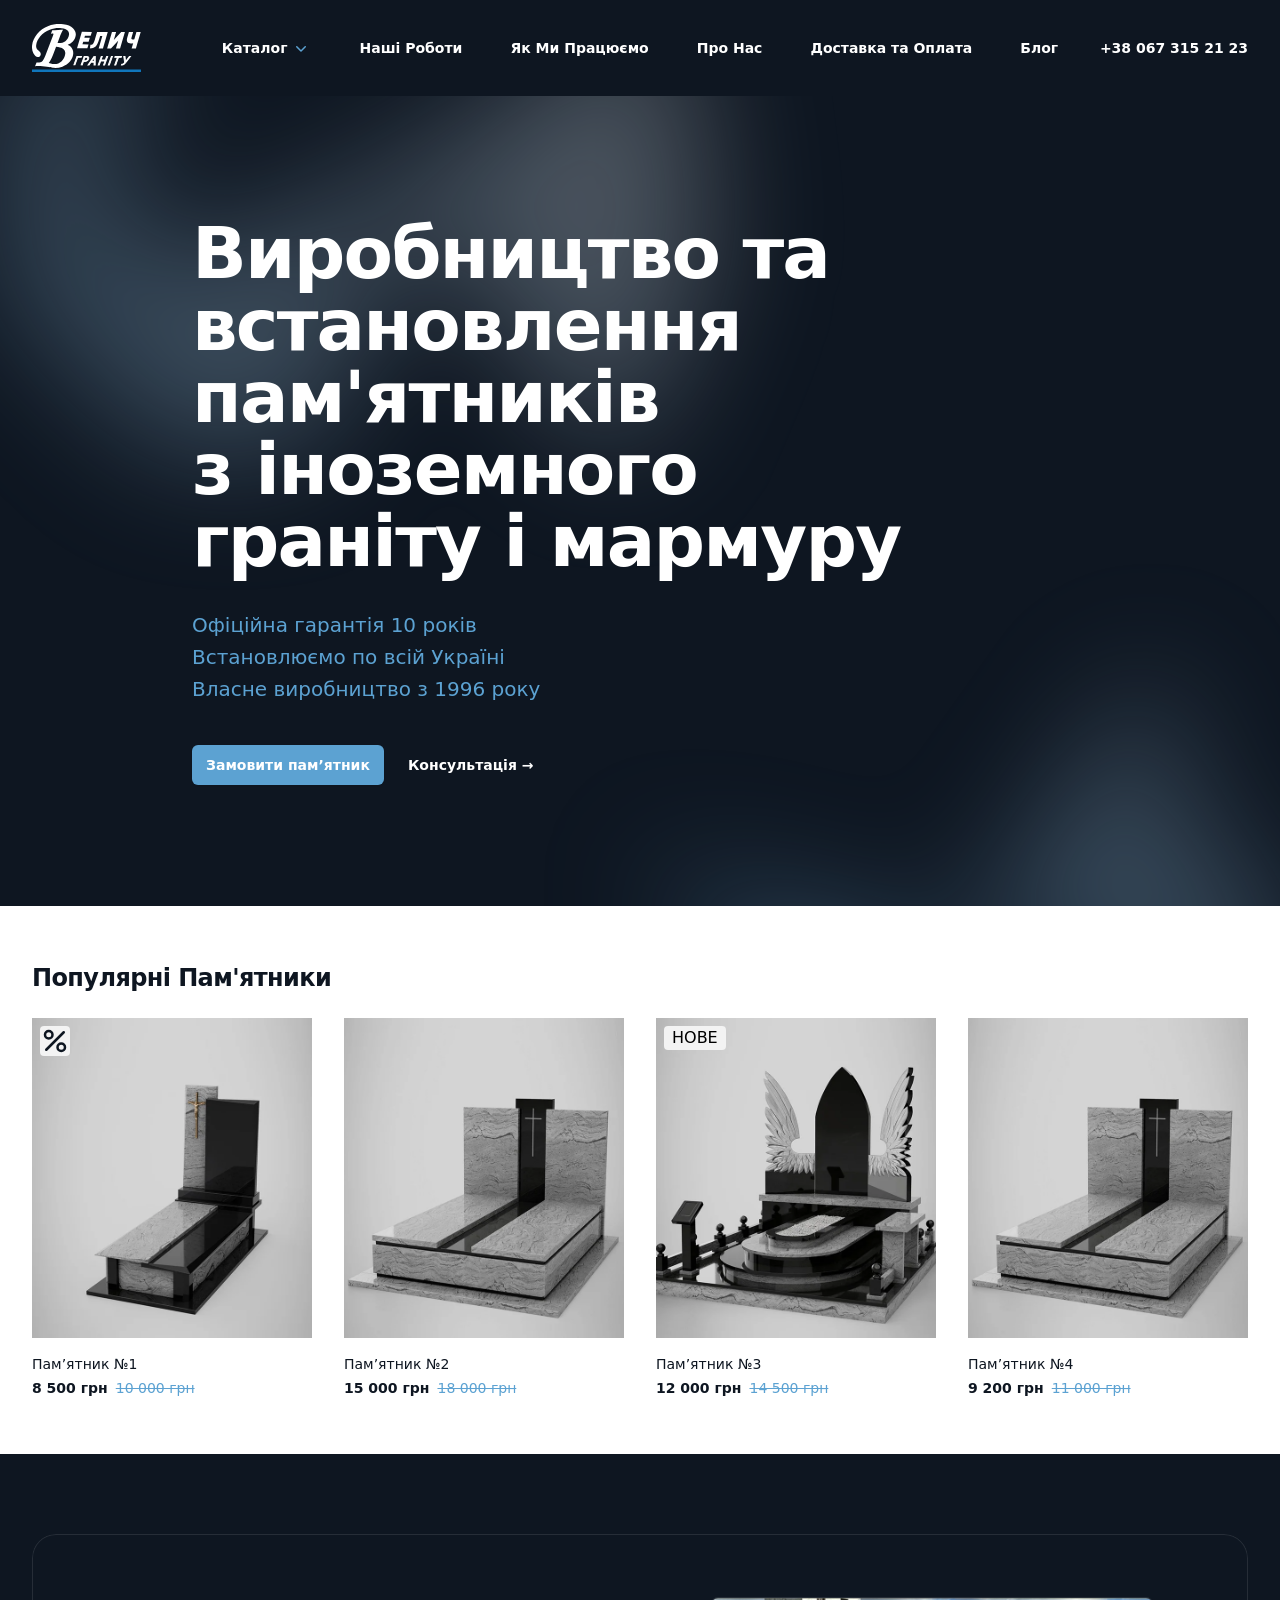
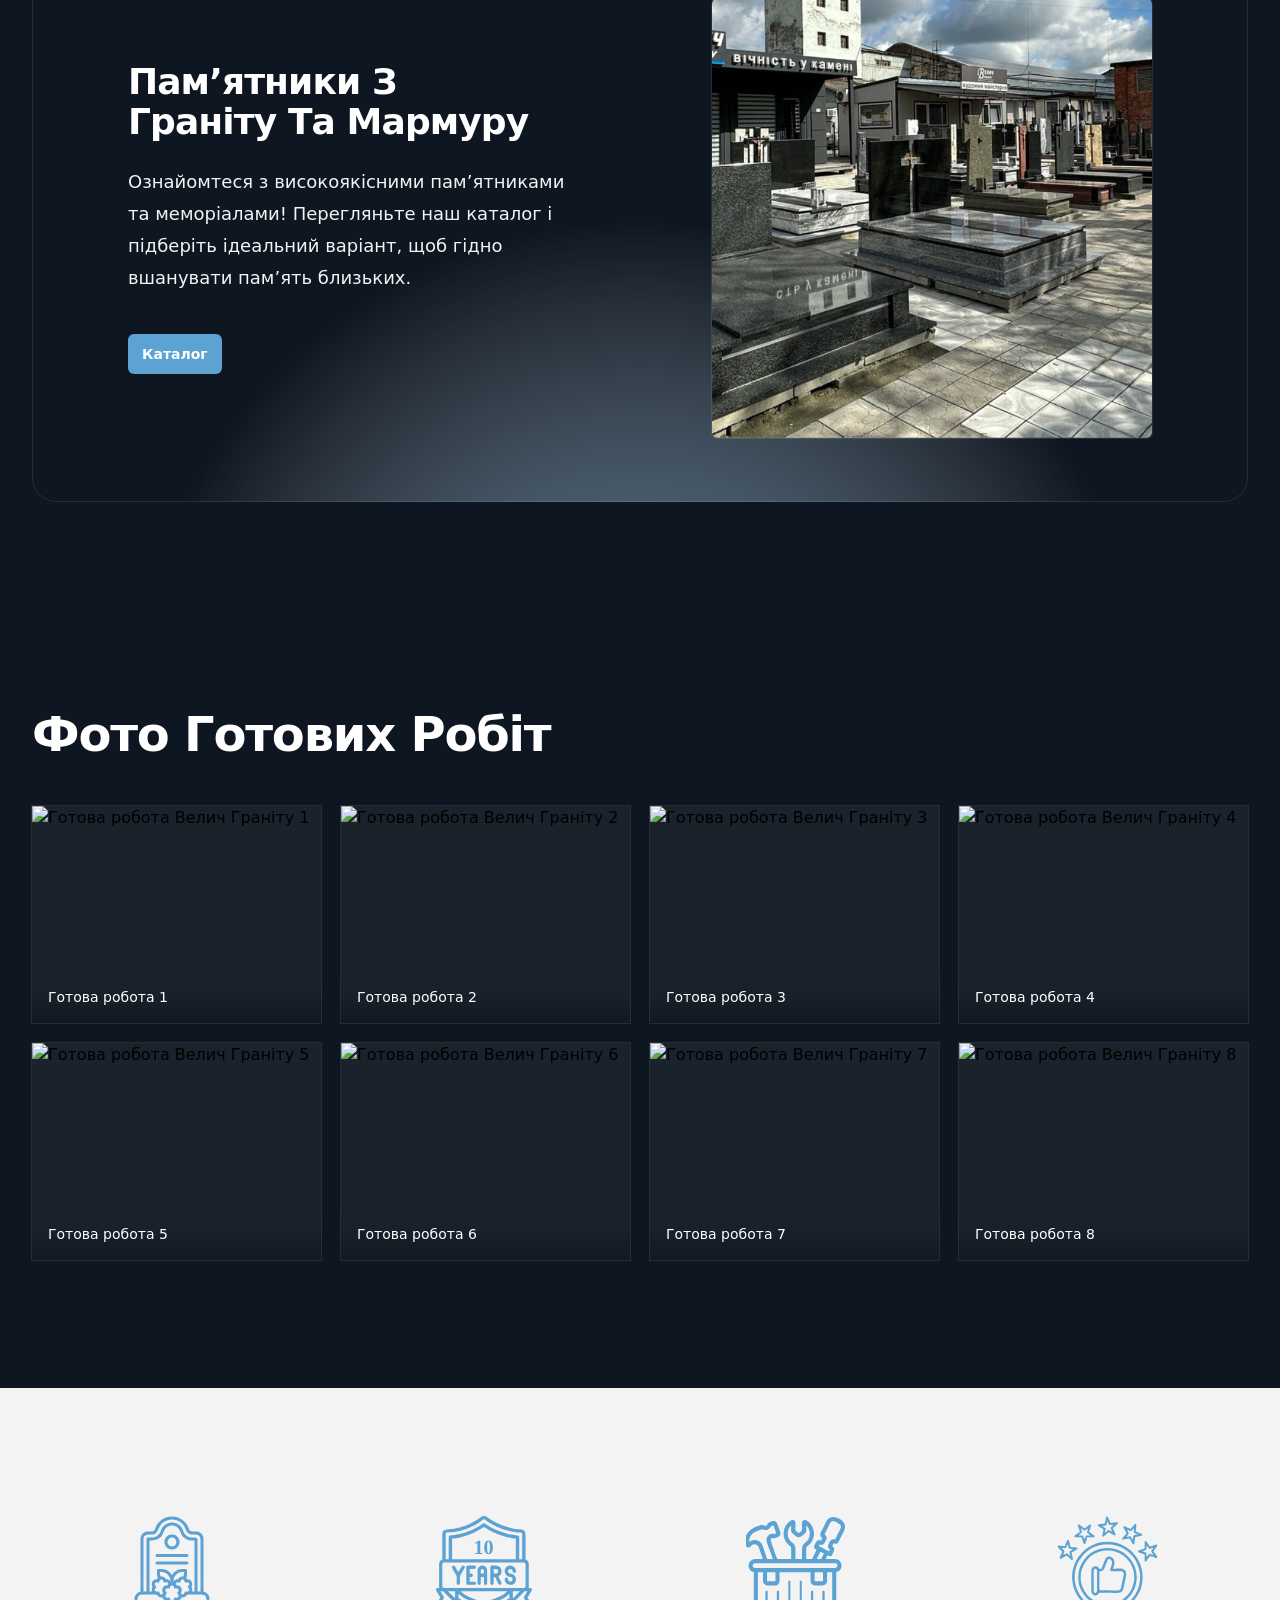
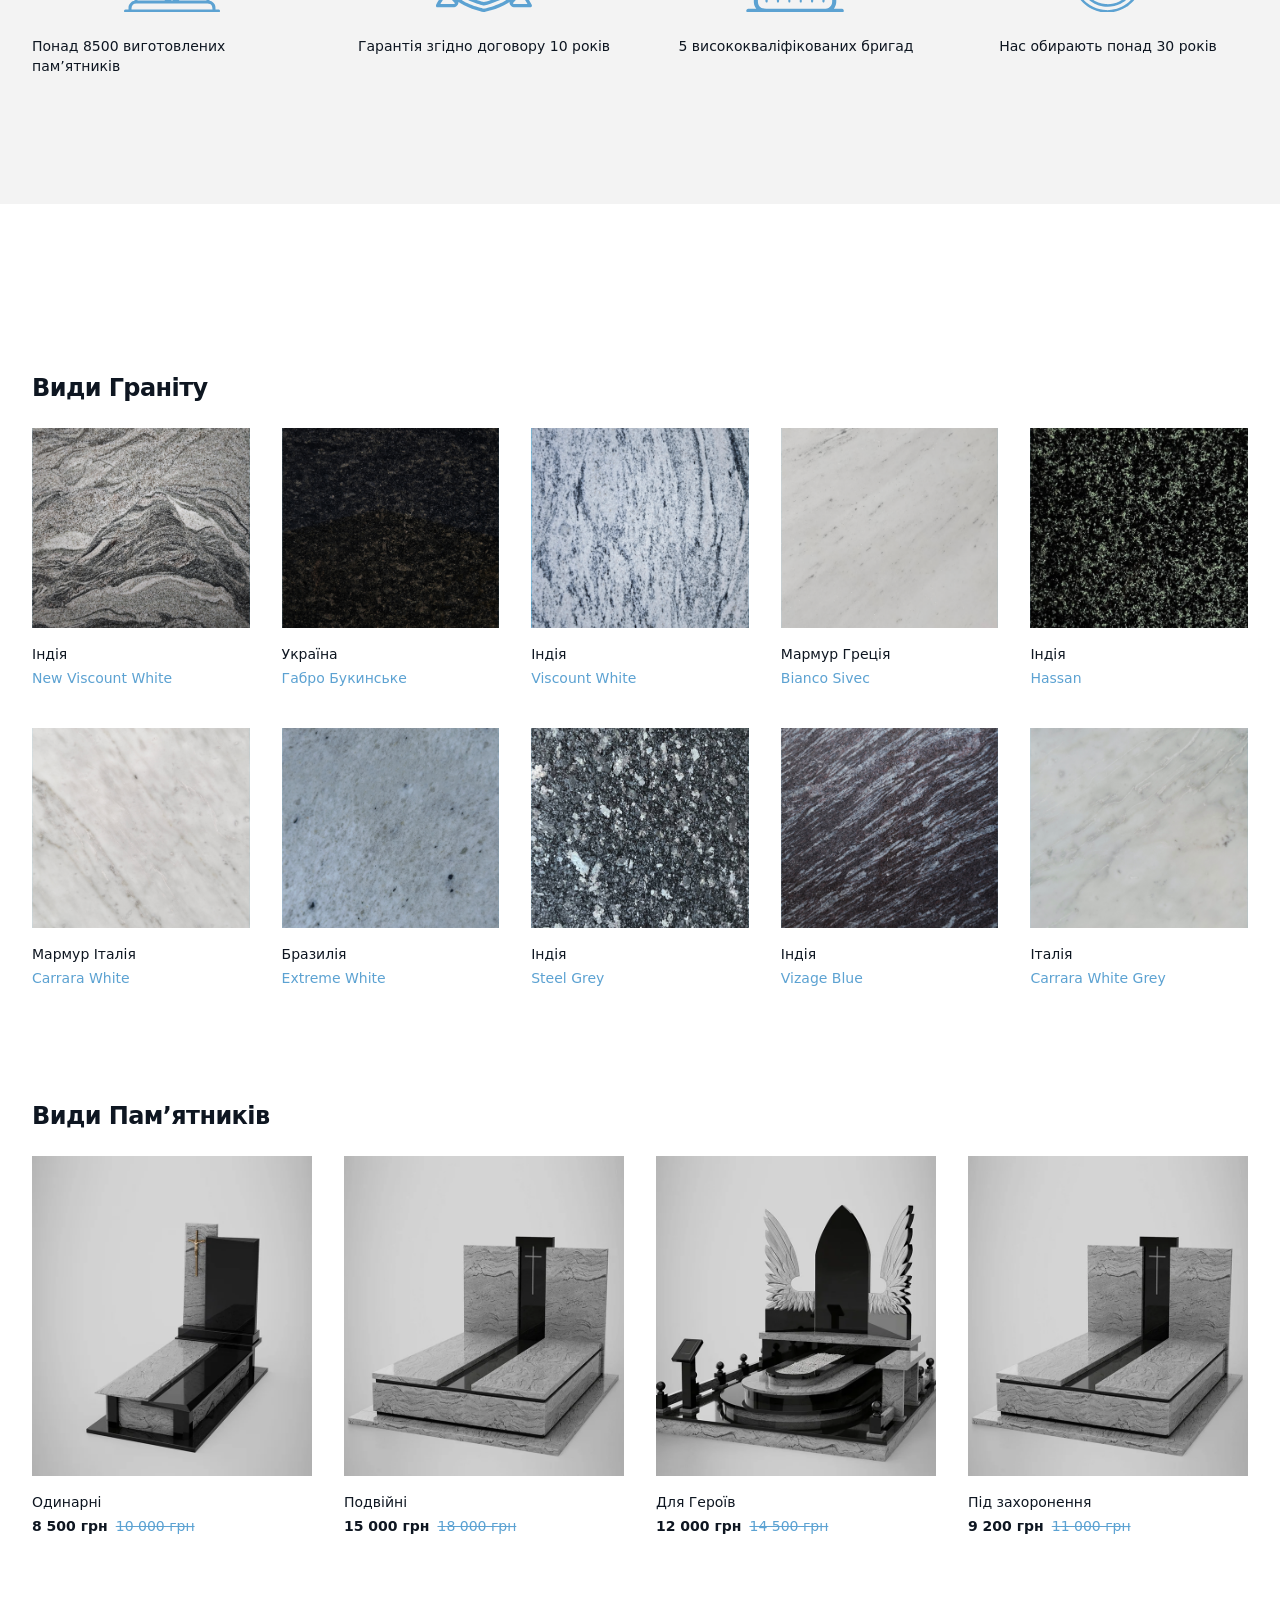
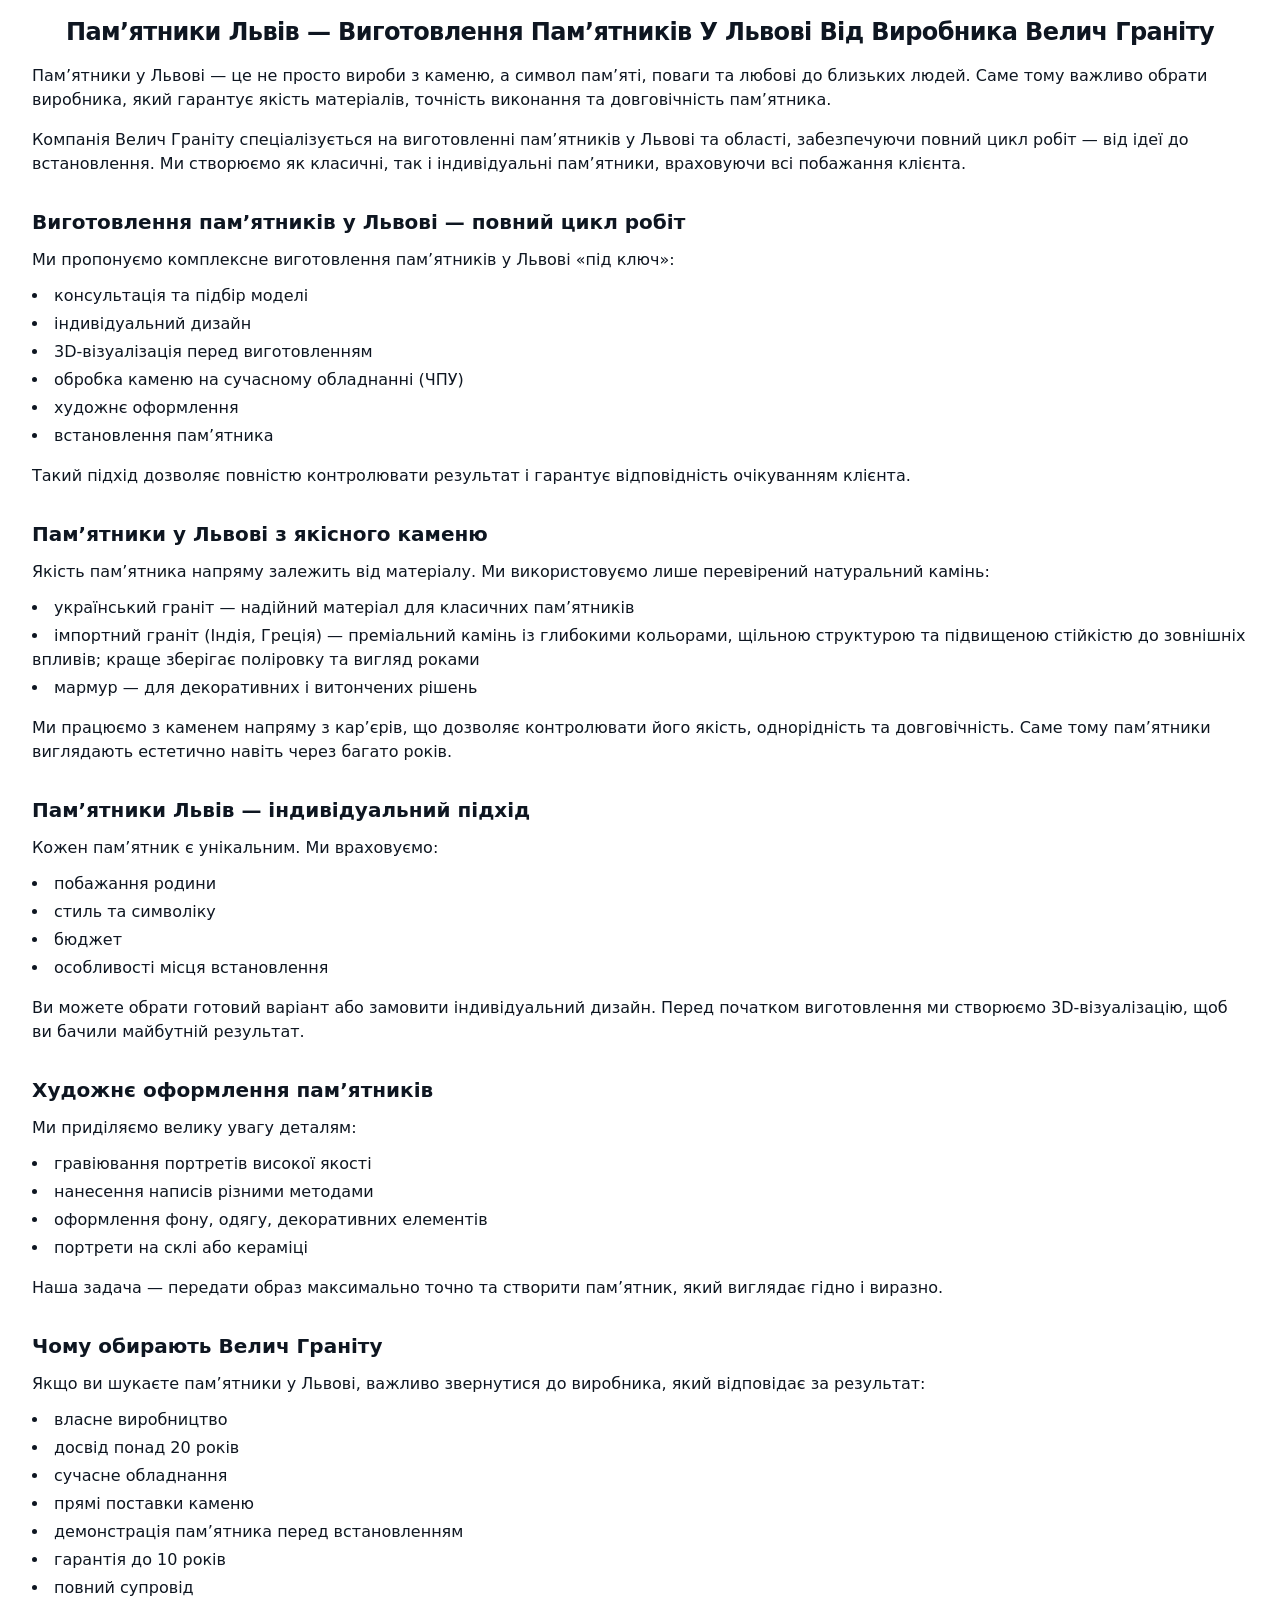
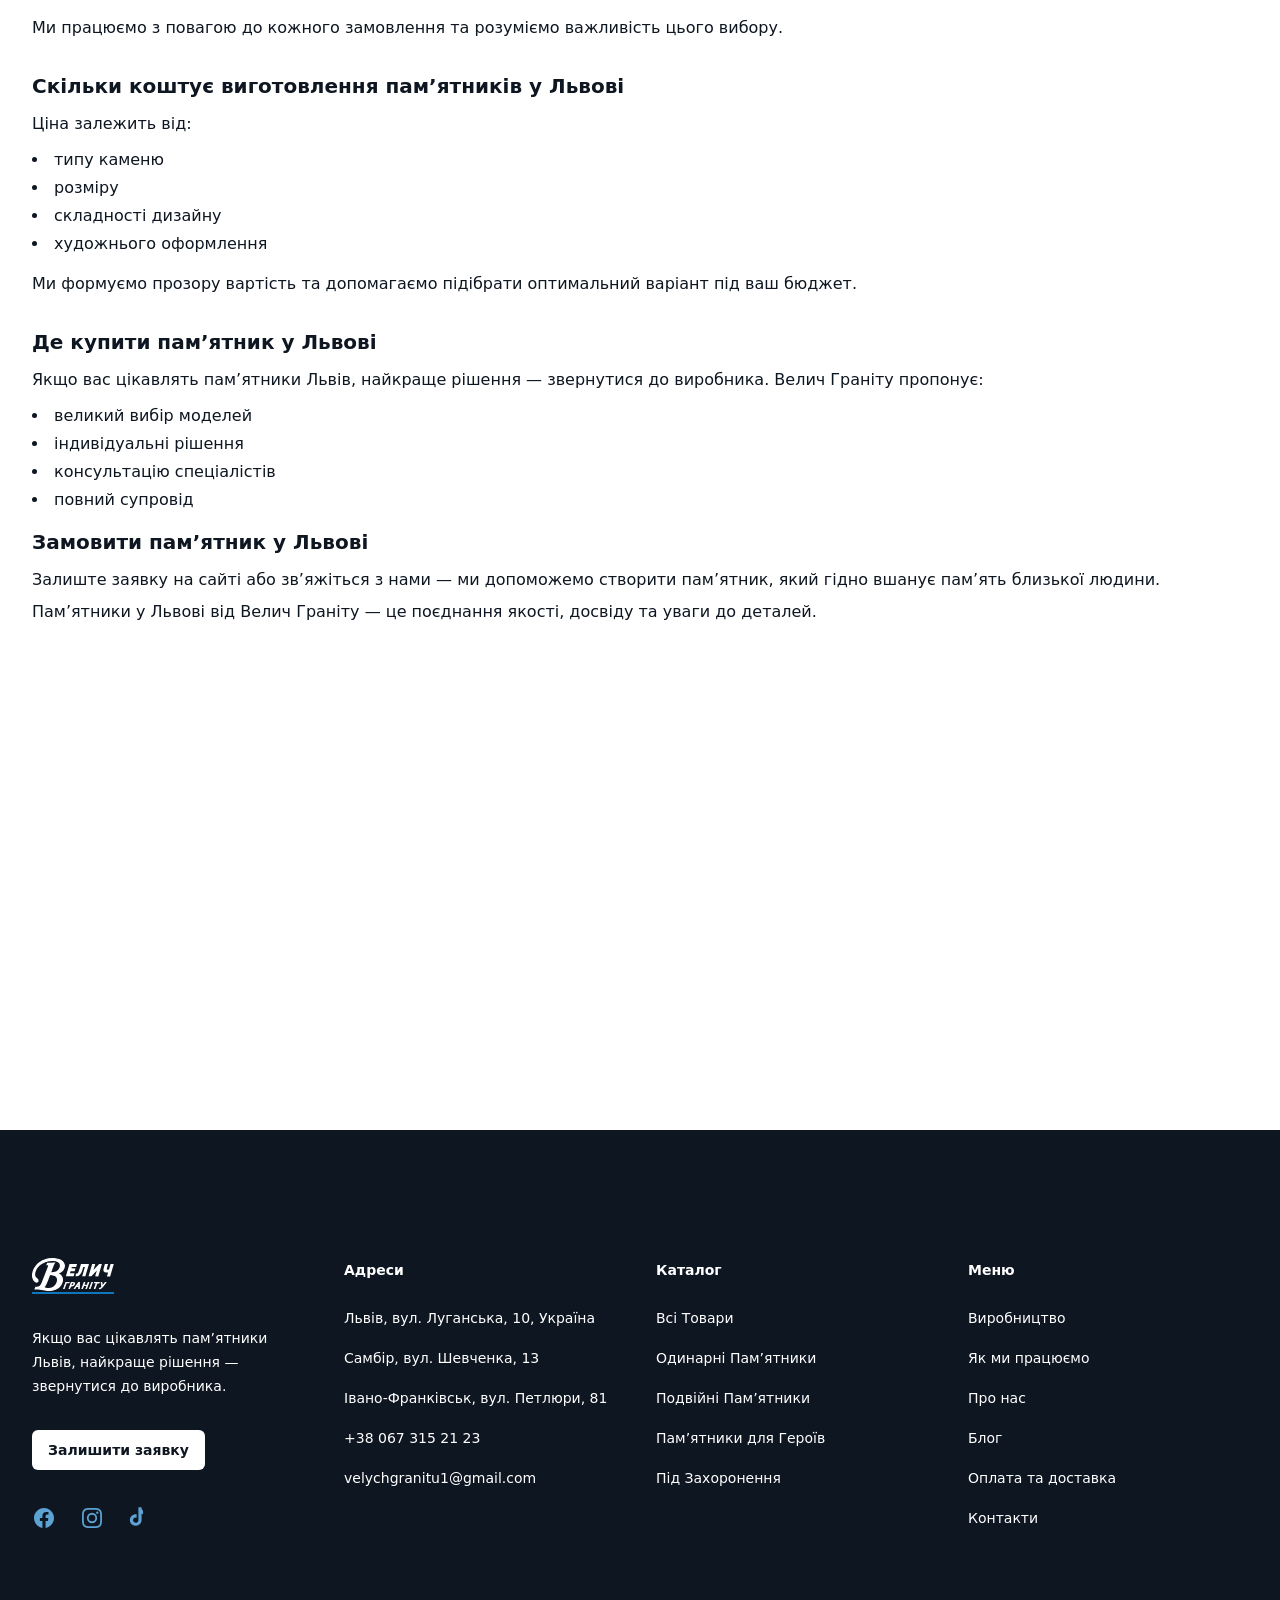
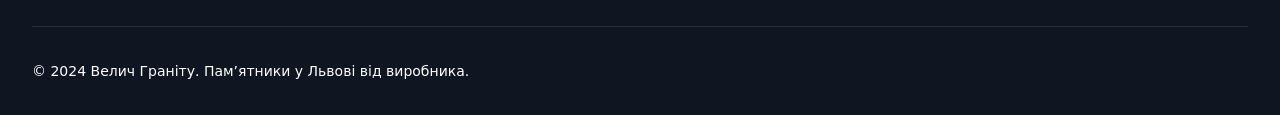
==== commit e1e6be13: "upd" ====
--- a/index.html
+++ b/index.html
@@ -5,8 +5,8 @@
   <meta charset="UTF-8" />
   <meta name="viewport" content="width=device-width, initial-scale=1.0" />
   <title>Пам’ятники Львів — виготовлення пам’ятників у Львові від виробника Велич Граніту</title>
-  <script type="module" crossorigin src="/assets/index-B6aeuDRm.js"></script>
-  <link rel="stylesheet" crossorigin href="/assets/index-eYqrHN2j.css">
+  <script type="module" crossorigin src="/assets/index-rg0_oj7I.js"></script>
+  <link rel="stylesheet" crossorigin href="/assets/index-C6tXgnpi.css">
 </head>
 
 <body>
@@ -47,7 +47,7 @@
               <div class="group relative flex items-center gap-x-6 rounded-lg p-4 text-sm/6 hover:bg-white/5">
                 <div class="flex-auto">
                   <a href="./product.html" class="block font-semibold text-white">
-                    Одинарні
+                    Одинарні Пам’ятники
                     <span class="absolute inset-0"></span>
                   </a>
                 </div>
@@ -55,7 +55,7 @@
               <div class="group relative flex items-center gap-x-6 rounded-lg p-4 text-sm/6 hover:bg-white/5">
                 <div class="flex-auto">
                   <a href="./product.html" class="block font-semibold text-white">
-                    Подвійні
+                    Подвійні Пам’ятники
                     <span class="absolute inset-0"></span>
                   </a>
                 </div>
@@ -63,7 +63,7 @@
               <div class="group relative flex items-center gap-x-6 rounded-lg p-4 text-sm/6 hover:bg-white/5">
                 <div class="flex-auto">
                   <a href="./product.html" class="block font-semibold text-white">
-                    Для Героїв
+                    Пам’ятники для Героїв
                     <span class="absolute inset-0"></span>
                   </a>
                 </div>
@@ -71,7 +71,7 @@
               <div class="group relative flex items-center gap-x-6 rounded-lg p-4 text-sm/6 hover:bg-white/5">
                 <div class="flex-auto">
                   <a href="./product.html" class="block font-semibold text-white">
-                    Під захоронення
+                    Під Захоронення
                     <span class="absolute inset-0"></span>
                   </a>
                 </div>
@@ -87,8 +87,7 @@
         <a href="./blog.html" class="text-sm/6 font-semibold text-white">Блог</a>
       </el-popover-group>
       <div class="hidden lg:flex lg:flex-1 lg:justify-end">
-        <a href="tel:+38 067 315 21 23" class="text-sm/6 font-semibold text-white">Замовити <span
-            aria-hidden="true">&rarr;</span></a>
+        <a href="tel:+38 067 315 21 23" class="text-sm/6 font-semibold text-white">+38 067 315 21 23 </a>
       </div>
     </nav>
     <el-dialog>
